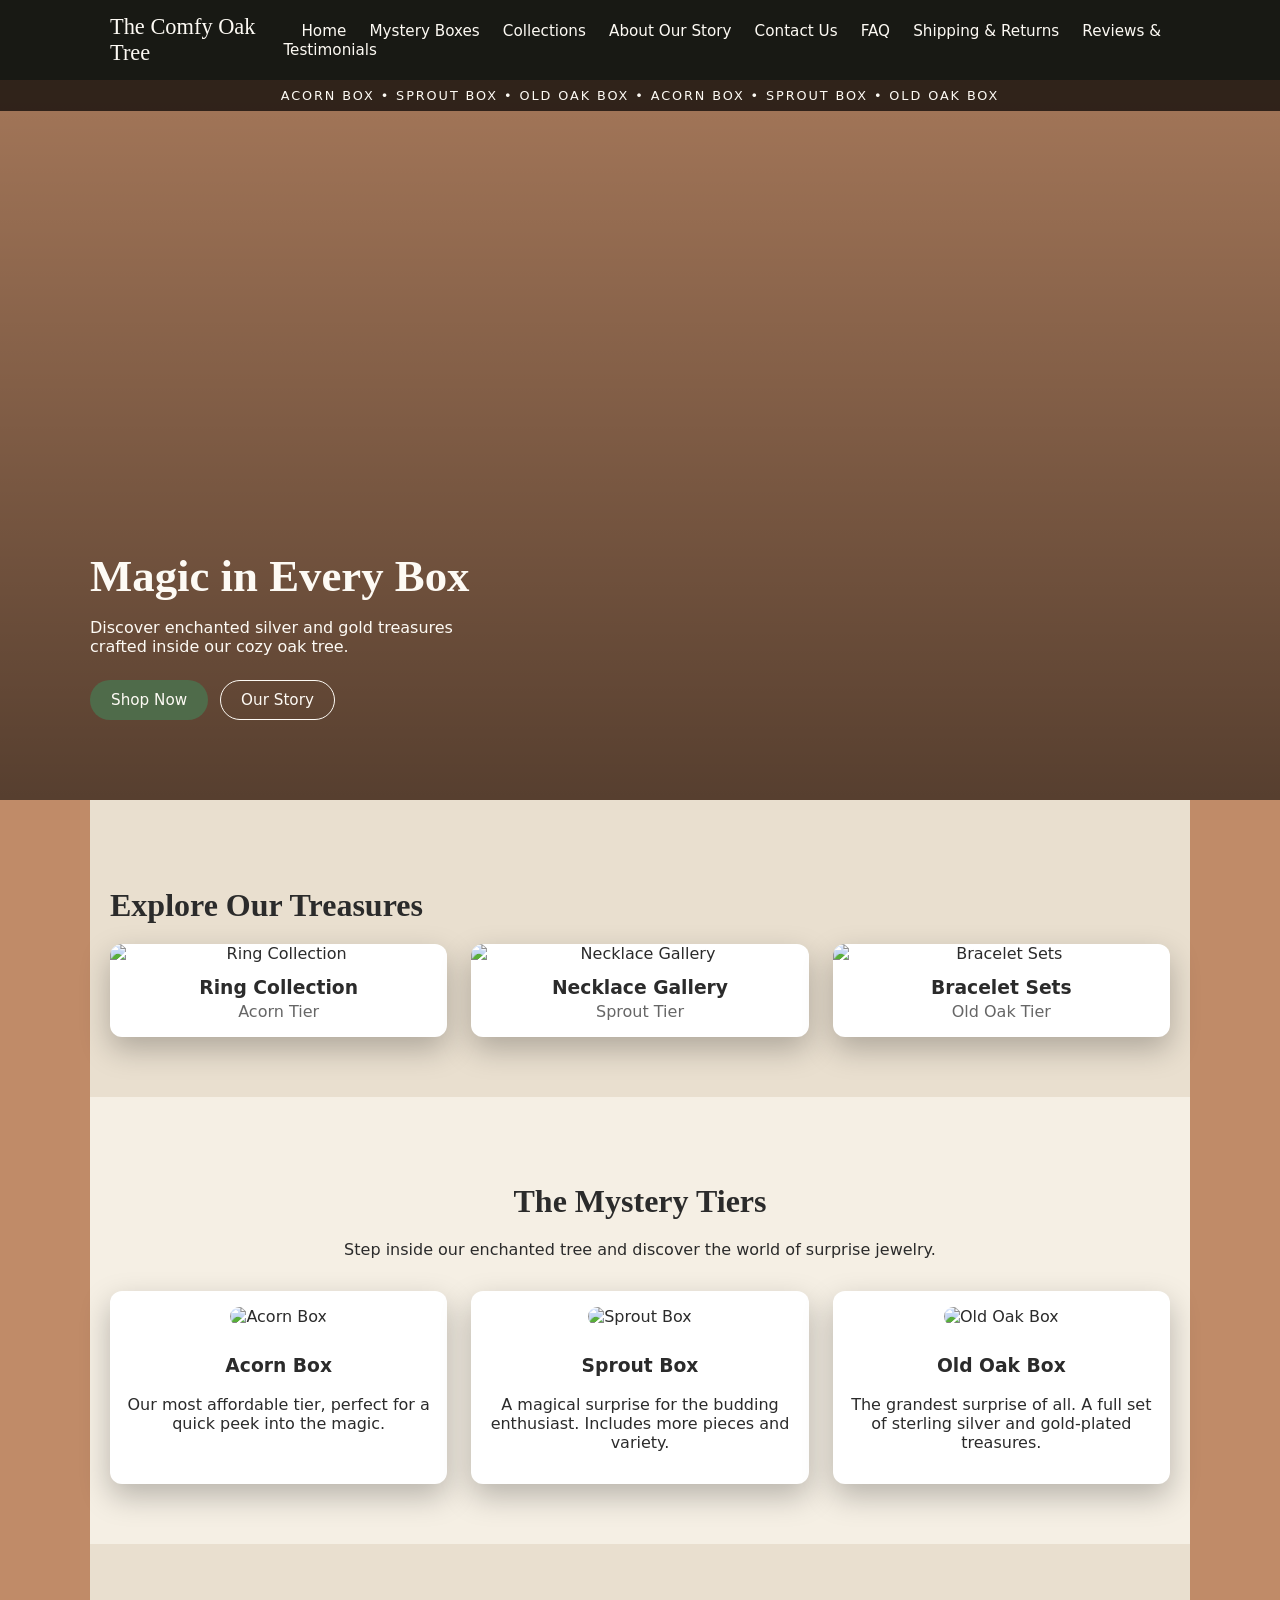
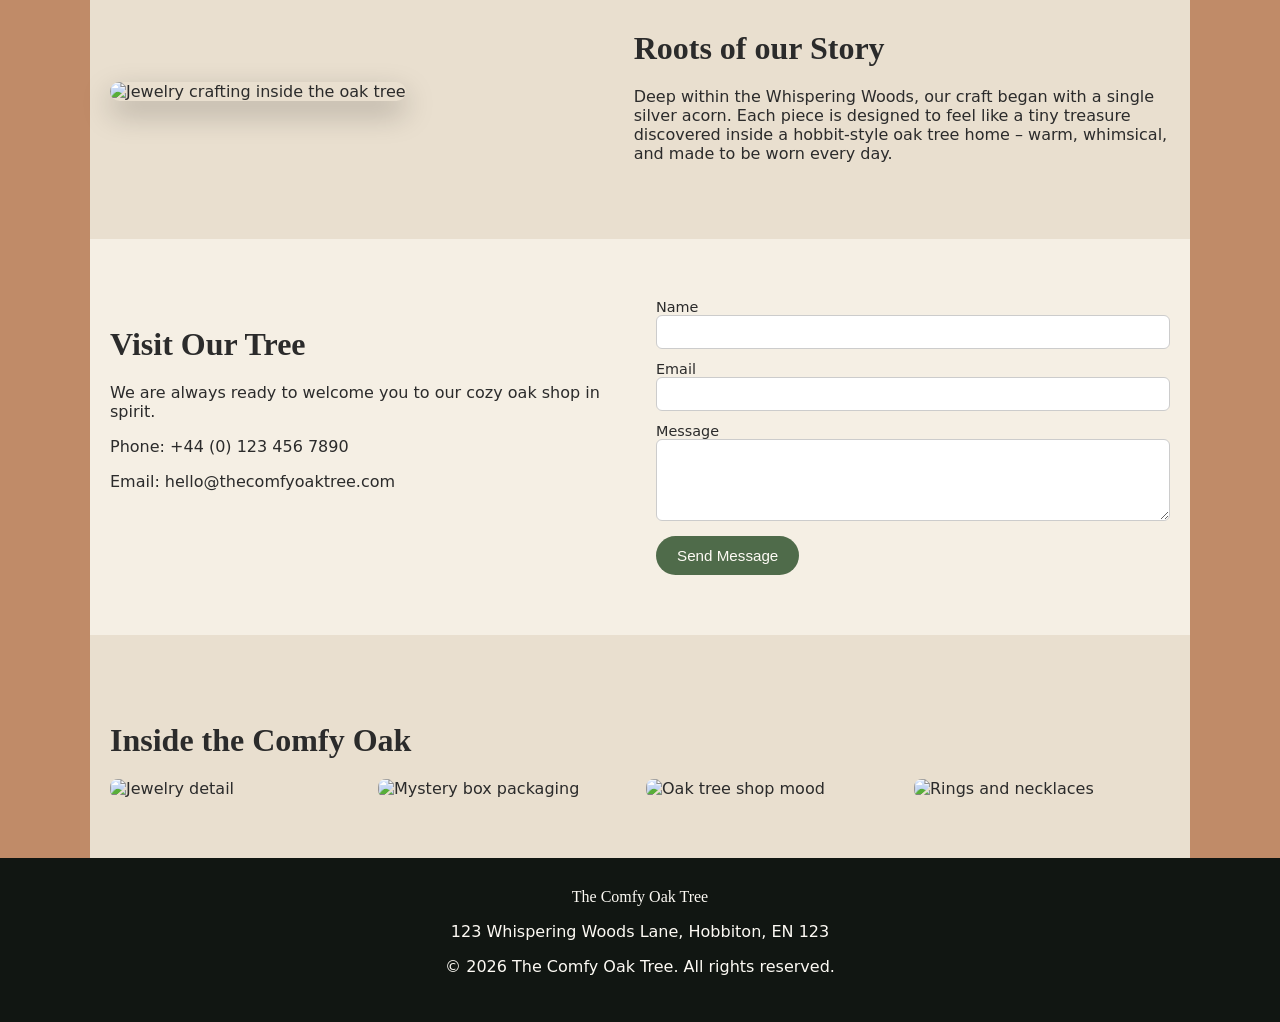
==== index.html @ fb54e876 "Add files via upload" ====
<!DOCTYPE html>
<html lang="en">
<head>
  <meta charset="UTF-8" />
  <title>The Comfy Oak Tree – Home</title>
  <meta name="viewport" content="width=device-width, initial-scale=1" />
  <link rel="stylesheet" href="style.css" />
</head>
<body>
  <!-- HEADER -->
  <header class="site-header">
    <div class="header-inner">
      <a href="index.html" class="logo"> The Comfy Oak Tree</a>
       
      <nav class="main-nav">
        <a href="index.html">Home</a>
        <a href="mystery-boxes.html">Mystery Boxes</a>
        <a href="collections.html">Collections</a>
        <a href="about.html">About Our Story</a>
        <a href="contact.html">Contact Us</a>
        <a href="faq.html">FAQ</a>
        <a href="shipping-returns.html">Shipping &amp; Returns</a>
        <a href="reviews.html">Reviews &amp; Testimonials</a>
      </nav>
    </div>
  </header>

  <main>
    <!-- HERO -->
    <section class="hero">
      <div class="hero-running-text">
        ACORN BOX • SPROUT BOX • OLD OAK BOX • ACORN BOX • SPROUT BOX • OLD OAK BOX
      </div>

      <div class="hero-content">
        <h1>Magic in Every Box</h1>
        <p>
          Discover enchanted silver and gold treasures crafted inside our cozy oak tree.
        </p>
        <div class="hero-buttons">
          <a href="mystery-boxes.html" class="btn btn-primary">Shop Now</a>
          <a href="about.html" class="btn btn-secondary">Our Story</a>
        </div>
      </div>
    </section>

    <!-- SHOP BY CATEGORY -->
    <section class="section section-categories">
      <h2>Explore Our Treasures</h2>
      <div class="category-grid">
        <article class="category-card">
          <img src="/home/princeali/Downloads/store/2.jpg" alt="Ring Collection" />
          <h3>Ring Collection</h3>
          <p>Acorn Tier</p>
        </article>

        <article class="category-card">
          <img src="/home/princeali/Downloads/store/3.jpg" alt="Necklace Gallery" />
          <h3>Necklace Gallery</h3>
          <p>Sprout Tier</p>
        </article>

        <article class="category-card">
          <img src="/home/princeali/Downloads/store/4.jpg" alt="Bracelet Sets" />
          <h3>Bracelet Sets</h3>
          <p>Old Oak Tier</p>
        </article>
      </div>
    </section>

    <!-- MYSTERY BOX TIERS -->
    <section class="section section-tiers">
      <header class="section-header">
        <h2>The Mystery Tiers</h2>
        <p>
          Step inside our enchanted tree and discover the world of surprise jewelry.
        </p>
      </header>

      <div class="tiers-grid">
        <article class="tier-card">
          <img src="/home/princeali/Downloads/store/5.jpg" alt="Acorn Box" />
          <h3>Acorn Box</h3>
          <p>
            Our most affordable tier, perfect for a quick peek into the magic.
          </p>
        </article>

        <article class="tier-card">
          <img src="/home/princeali/Downloads/store/6.jpg" alt="Sprout Box" />
          <h3>Sprout Box</h3>
          <p>
            A magical surprise for the budding enthusiast. Includes more pieces and variety.
          </p>
        </article>

        <article class="tier-card">
          <img src="/home/princeali/Downloads/store/7.jpg" alt="Old Oak Box" />
          <h3>Old Oak Box</h3>
          <p>
            The grandest surprise of all. A full set of sterling silver and gold-plated treasures.
          </p>
        </article>
      </div>
    </section>

    <!-- OUR STORY -->
    <section class="section section-story">
      <div class="story-inner">
        <div class="story-image">
          <img
            src="/home/princeali/Downloads/store/8.jpg"
            alt="Jewelry crafting inside the oak tree"
          />
        </div>
        <div class="story-text">
          <h2>Roots of our Story</h2>
          <p>
            Deep within the Whispering Woods, our craft began with a single silver
            acorn. Each piece is designed to feel like a tiny treasure discovered
            inside a hobbit-style oak tree home – warm, whimsical, and made to be
            worn every day.
          </p>
        </div>
      </div>
    </section>

    <!-- GET IN TOUCH -->
    <section class="section section-contact">
      <div class="contact-text">
        <h2>Visit Our Tree</h2>
        <p>
          We are always ready to welcome you to our cozy oak shop in spirit.
        </p>
        <p>Phone: +44 (0) 123 456 7890</p>
        <p>Email: hello@thecomfyoaktree.com</p>
      </div>

      <form class="contact-form">
        <label>
          Name
          <input type="text" name="name" required />
        </label>

        <label>
          Email
          <input type="email" name="email" required />
        </label>

        <label>
          Message
          <textarea name="message" rows="4" required></textarea>
        </label>

        <button type="submit" class="btn btn-primary">Send Message</button>
      </form>
    </section>

    <!-- GALLERY -->
    <section class="section section-gallery">
      <h2>Inside the Comfy Oak</h2>
      <div class="gallery-grid">
        <img src="/home/princeali/Downloads/store/9.jpg" alt="Jewelry detail" />
        <img src="/home/princeali/Downloads/store/10.jpg" alt="Mystery box packaging" />
        <img src="/home/princeali/Downloads/store/12.jpg" alt="Oak tree shop mood" />
        <img src="/home/princeali/Downloads/store/11.jpg" alt="Rings and necklaces" />
      </div>
    </section>
  </main>

  <!-- FOOTER -->
  <footer class="site-footer">
    <div class="footer-inner">
      <div class="footer-logo">The Comfy Oak Tree</div>
      <p>123 Whispering Woods Lane, Hobbiton, EN 123</p>
      <p>© 2026 The Comfy Oak Tree. All rights reserved.</p>
    </div>
  </footer>

  <script src="script.js"></script>
</body>
</html>
---- style.css ----
:root {
  --bg-dark: #1f2520;
  --bg-light: #f5efe4;
  --bg-light-alt: #e9dfcf;
  --accent-green: #4f6b4a;
  --accent-gold: #c89b3c;
  --text-main: #2b2b2b;
  --text-light: #fdfaf4;
  --radius-soft: 12px;
  --shadow-soft: 0 12px 30px rgba(0, 0, 0, 0.25);
  --max-width: 1100px;
  --font-heading: "Georgia", "Times New Roman", serif;
  --font-body: system-ui, -apple-system, BlinkMacSystemFont, "Segoe UI",
    sans-serif;
}

*,
*::before,
*::after {
  box-sizing: border-box;
}

body {
  margin: 0;
  font-family: var(--font-body);
  color: var(--text-main);
  background: #c08b68;
}

/* HEADER */

.site-header {
  background: rgba(15, 20, 16, 0.95);
  color: var(--text-light);
  position: sticky;
  top: 0;
  z-index: 10;
}

.header-inner {
  max-width: var(--max-width);
  margin: 0 auto;
  padding: 14px 20px;
  display: flex;
  align-items: center;
  justify-content: space-between;
}

.logo {
  font-family: var(--font-heading);
  font-size: 1.4rem;
  text-decoration: none;
  color: var(--text-light);
}

.main-nav a {
  color: var(--text-light);
  text-decoration: none;
  margin-left: 18px;
  font-size: 0.95rem;
}

.main-nav a:hover {
  color: var(--accent-gold);
}

/* HERO */

.hero {
  position: relative;
  min-height: 80vh;
  color: var(--text-light);
  display: flex;
  align-items: flex-end;
  justify-content: center;
  padding: 40px 20px 80px;
  background-image: url("/home/princeali/Downloads/store/workbench.png");
  background-size: 1080px 600px;
  background-repeat: no-repeat;
  background-position: center bottom;
}

.hero::before {
  content: "";
  position: absolute;
  inset: 0;
  background: linear-gradient(
    to top,
    rgba(0, 0, 0, 0.55),
    rgba(0, 0, 0, 0.15)
  );
}

.hero-running-text {
  position: absolute;
  top: 0;
  width: 100%;
  padding: 8px 0;
  text-align: center;
  font-size: 0.8rem;
  letter-spacing: 0.15em;
  text-transform: uppercase;
  background: rgba(0, 0, 0, 0.7);
}

.hero-content {
  position: relative;
  max-width: var(--max-width);
  width: 100%;
  text-align: left;
}

.hero h1 {
  font-family: var(--font-heading);
  font-size: 2.8rem;
  margin-bottom: 10px;
}

.hero p {
  max-width: 420px;
  font-size: 1rem;
  margin-bottom: 24px;
}

.hero-buttons {
  display: flex;
  gap: 12px;
}

/* BUTTONS */

.btn {
  display: inline-block;
  padding: 10px 20px;
  border-radius: 999px;
  text-decoration: none;
  font-size: 0.95rem;
  border: 1px solid transparent;
}

.btn-primary {
  background: var(--accent-green);
  color: var(--text-light);
}

.btn-primary:hover {
  background: #5f7c58;
}

.btn-secondary {
  background: transparent;
  color: var(--text-light);
  border-color: var(--text-light);
}

.btn-secondary:hover {
  background: rgba(0, 0, 0, 0.3);
}

/* GENERIC SECTIONS */

.section {
  max-width: var(--max-width);
  margin: 0 auto;
  padding: 60px 20px;
  background: var(--bg-light);
}

.section:nth-of-type(even) {
  background: var(--bg-light-alt);
}

.section h2 {
  font-family: var(--font-heading);
  font-size: 2rem;
  margin-bottom: 20px;
}

/* SHOP BY CATEGORY */

.section-categories .category-grid {
  display: grid;
  grid-template-columns: repeat(3, minmax(0, 1fr));
  gap: 24px;
}

.category-card {
  background: #fff;
  border-radius: var(--radius-soft);
  box-shadow: var(--shadow-soft);
  overflow: hidden;
  text-align: center;
}

.category-card img {
  width: 100%;
  display: block;
}

.category-card h3 {
  margin: 14px 0 4px;
}

.category-card p {
  margin: 0 0 16px;
  color: #666;
}

/* MYSTERY BOX TIERS */

.section-tiers .section-header {
  text-align: center;
  max-width: 600px;
  margin: 0 auto 32px;
}

.section-tiers .tiers-grid {
  display: grid;
  grid-template-columns: repeat(3, minmax(0, 1fr));
  gap: 24px;
}

.tier-card {
  background: #fff;
  border-radius: var(--radius-soft);
  box-shadow: var(--shadow-soft);
  padding: 16px;
  text-align: center;
}

.tier-card img {
  width: 100%;
  border-radius: var(--radius-soft);
  margin-bottom: 10px;
}

/* OUR STORY */

.section-story .story-inner {
  display: grid;
  grid-template-columns: 1.1fr 1.2fr;
  gap: 32px;
  align-items: center;
}

.section-story img {
  width: 100%;
  border-radius: var(--radius-soft);
  box-shadow: var(--shadow-soft);
}

/* GET IN TOUCH */

.section-contact {
  display: grid;
  grid-template-columns: 1.1fr 1.1fr;
  gap: 32px;
}

.contact-form label {
  display: block;
  margin-bottom: 12px;
  font-size: 0.9rem;
}

.contact-form input,
.contact-form textarea {
  width: 100%;
  padding: 8px 10px;
  border-radius: 6px;
  border: 1px solid #ccc;
  font: inherit;
}

/* GALLERY */

.section-gallery .gallery-grid {
  display: grid;
  grid-template-columns: repeat(4, minmax(0, 1fr));
  gap: 12px;
}

.section-gallery img {
  width: 100%;
  border-radius: 8px;
  object-fit: cover;
}

/* FOOTER */

.site-footer {
  background: #111612;
  color: var(--text-light);
  padding: 30px 20px;
}

.footer-inner {
  max-width: var(--max-width);
  margin: 0 auto;
  text-align: center;
}

.footer-logo {
  font-family: var(--font-heading);
  margin-bottom: 8px;
}
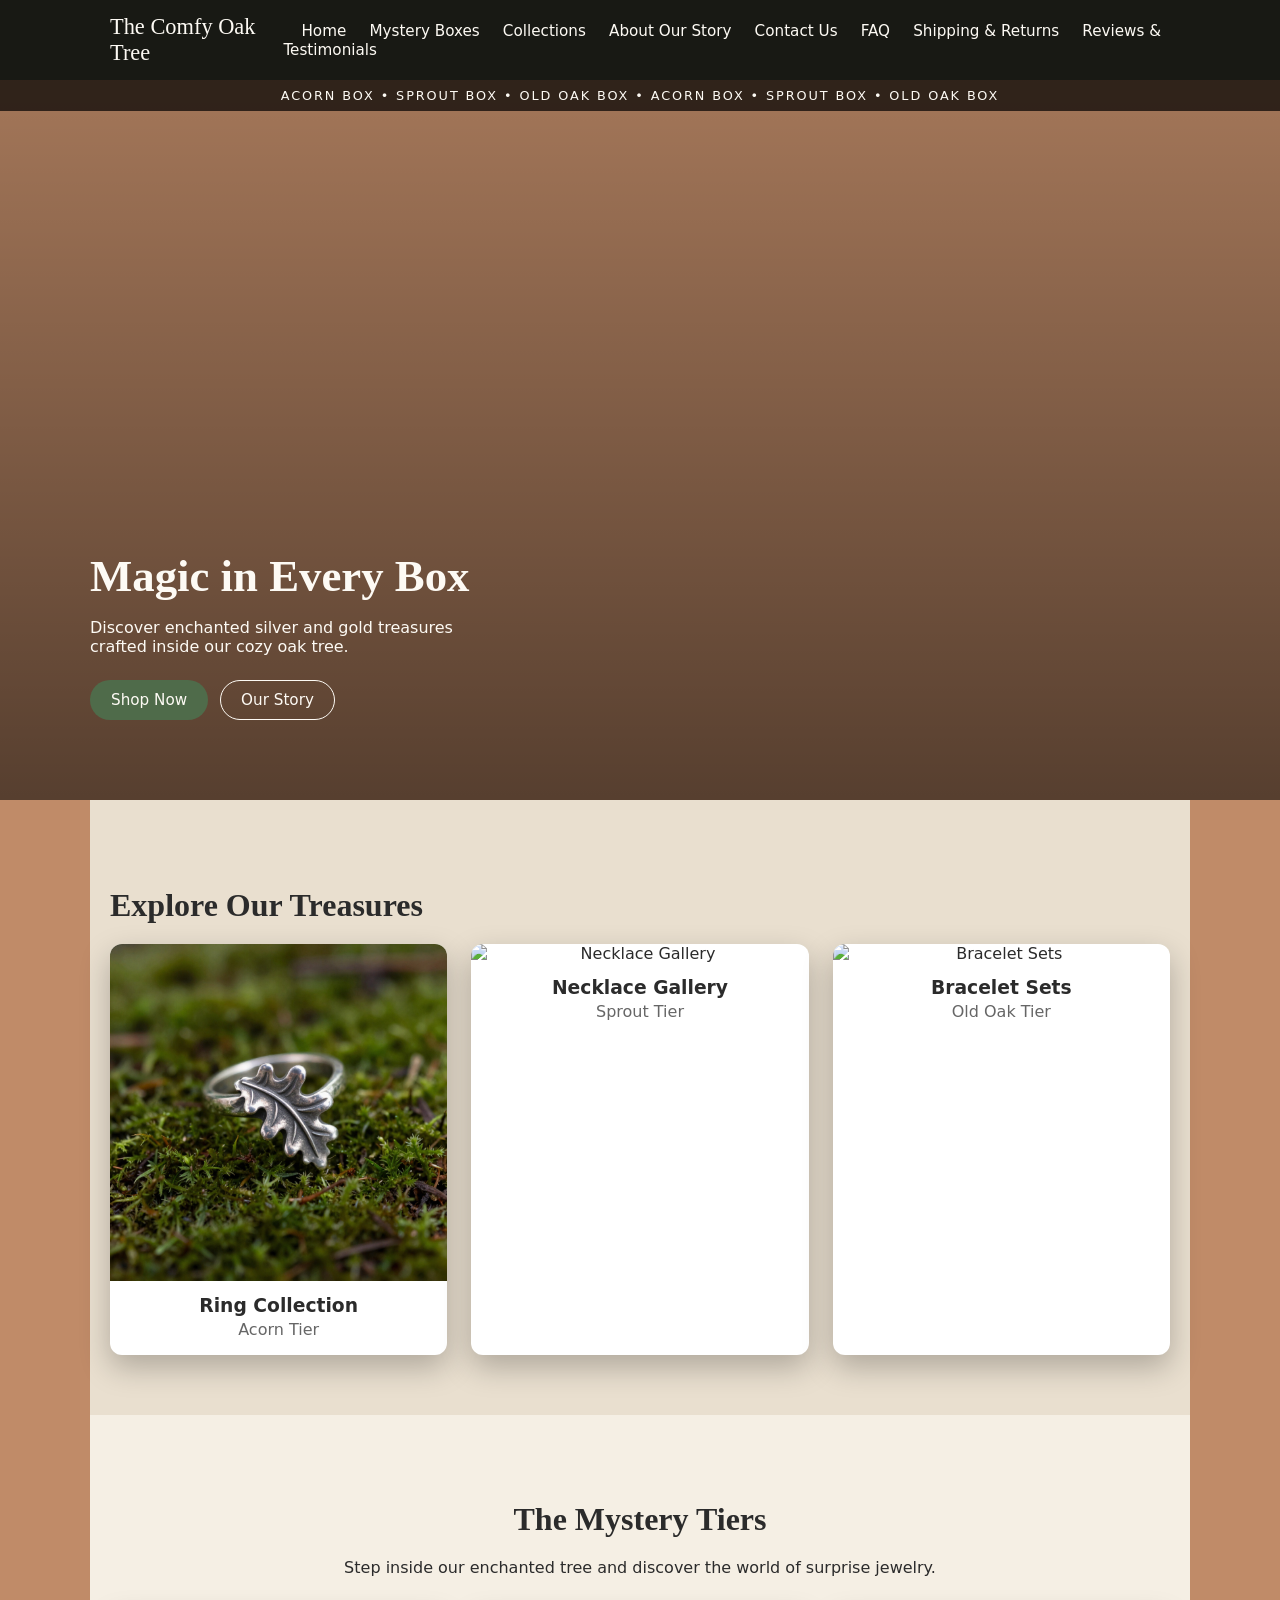
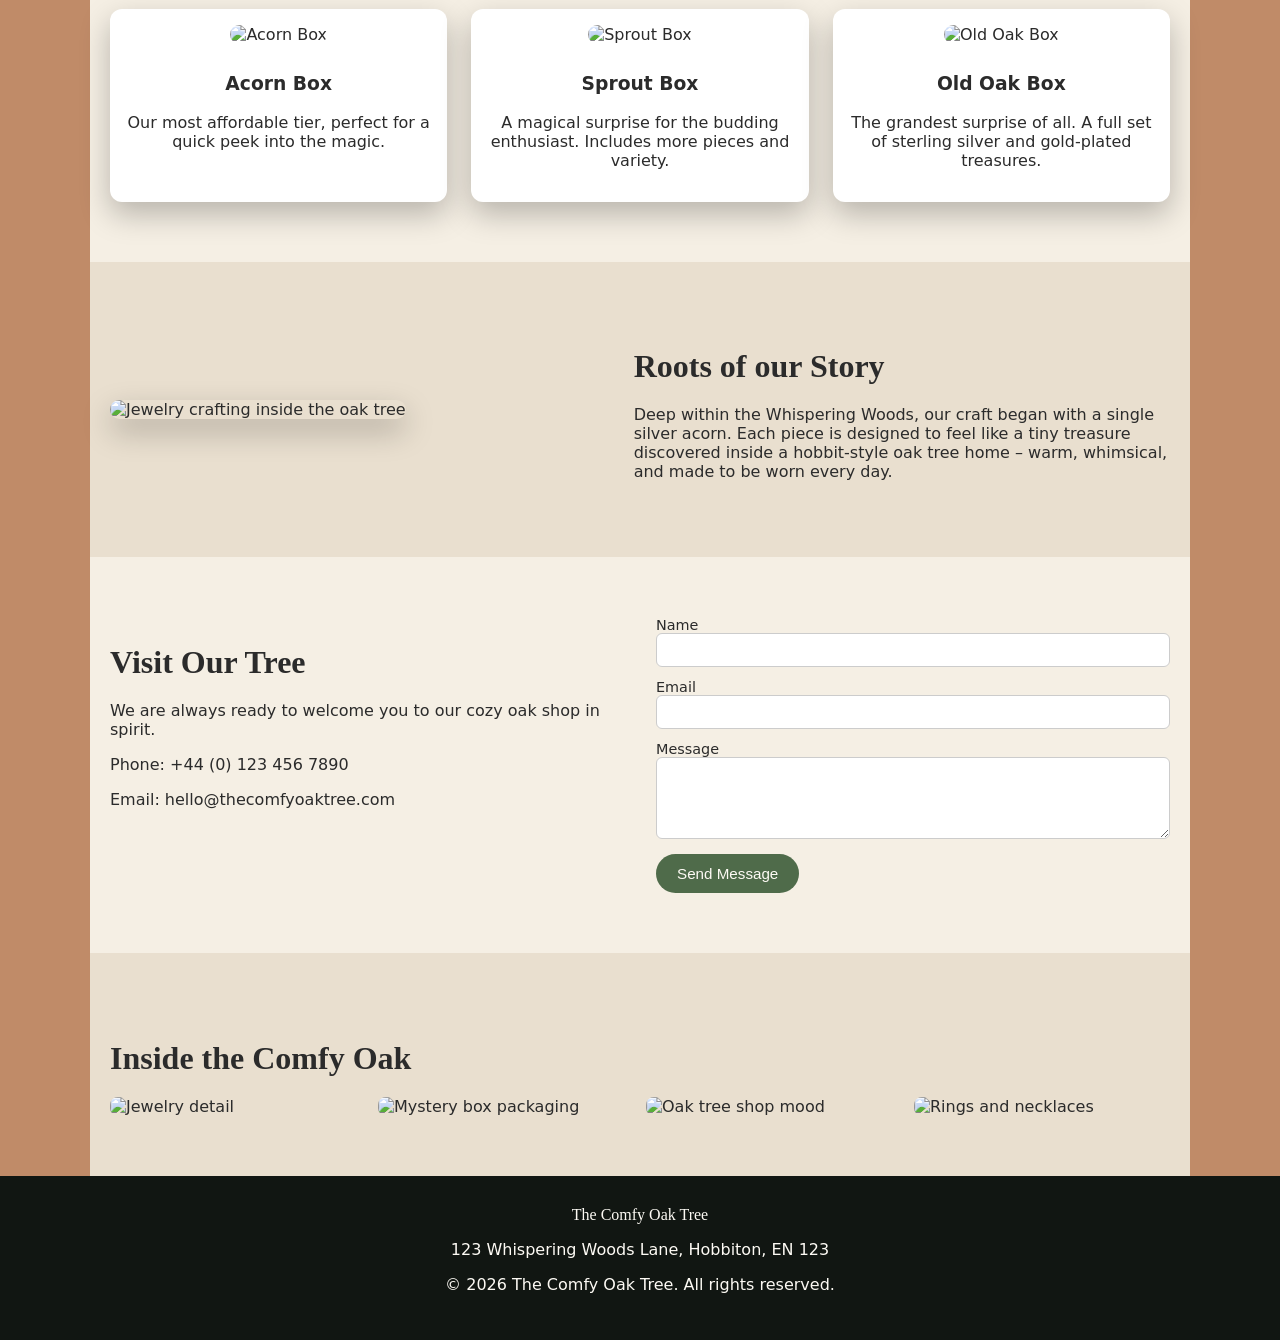
==== commit 5c676bcd: "Add files via upload" ====
--- a/index.html
+++ b/index.html
@@ -50,7 +50,7 @@
       <h2>Explore Our Treasures</h2>
       <div class="category-grid">
         <article class="category-card">
-          <img src="/home/princeali/Downloads/store/2.jpg" alt="Ring Collection" />
+          <img src="2.jpg" alt="Ring Collection" />
           <h3>Ring Collection</h3>
           <p>Acorn Tier</p>
         </article>
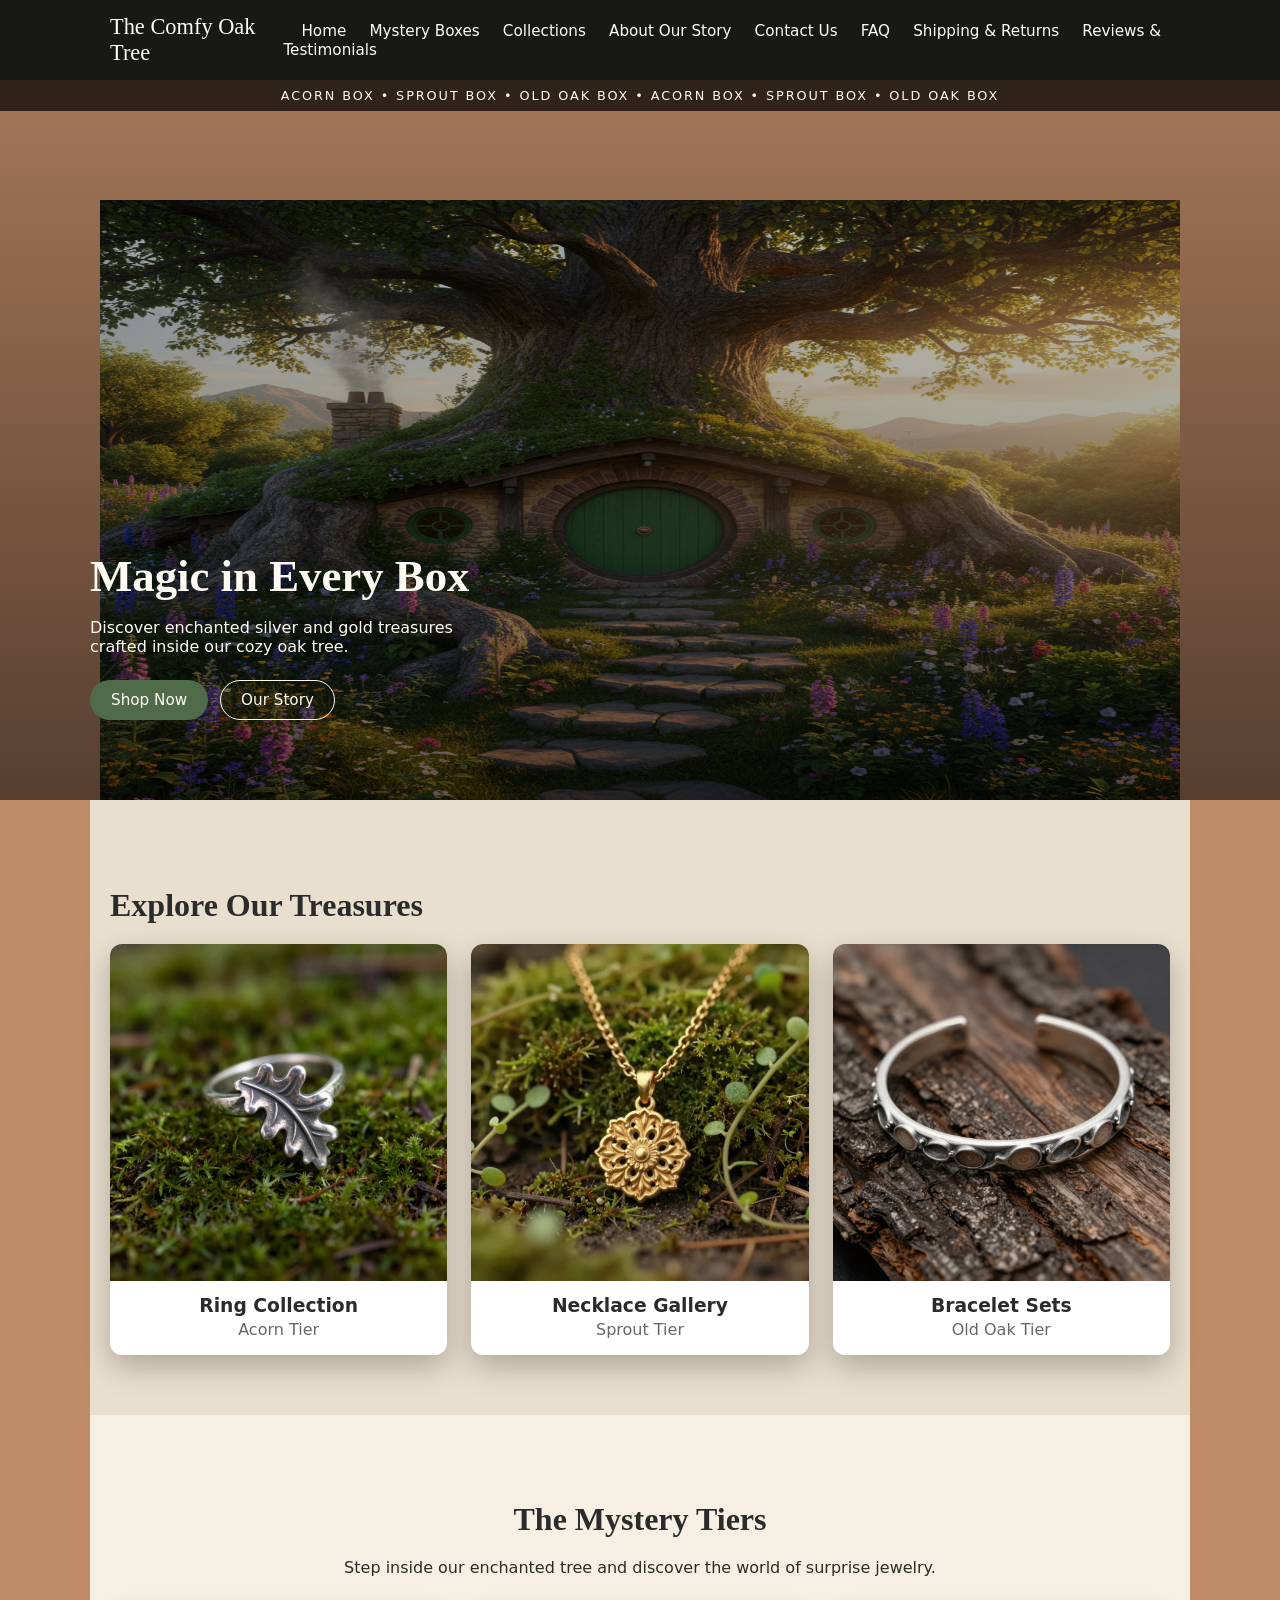
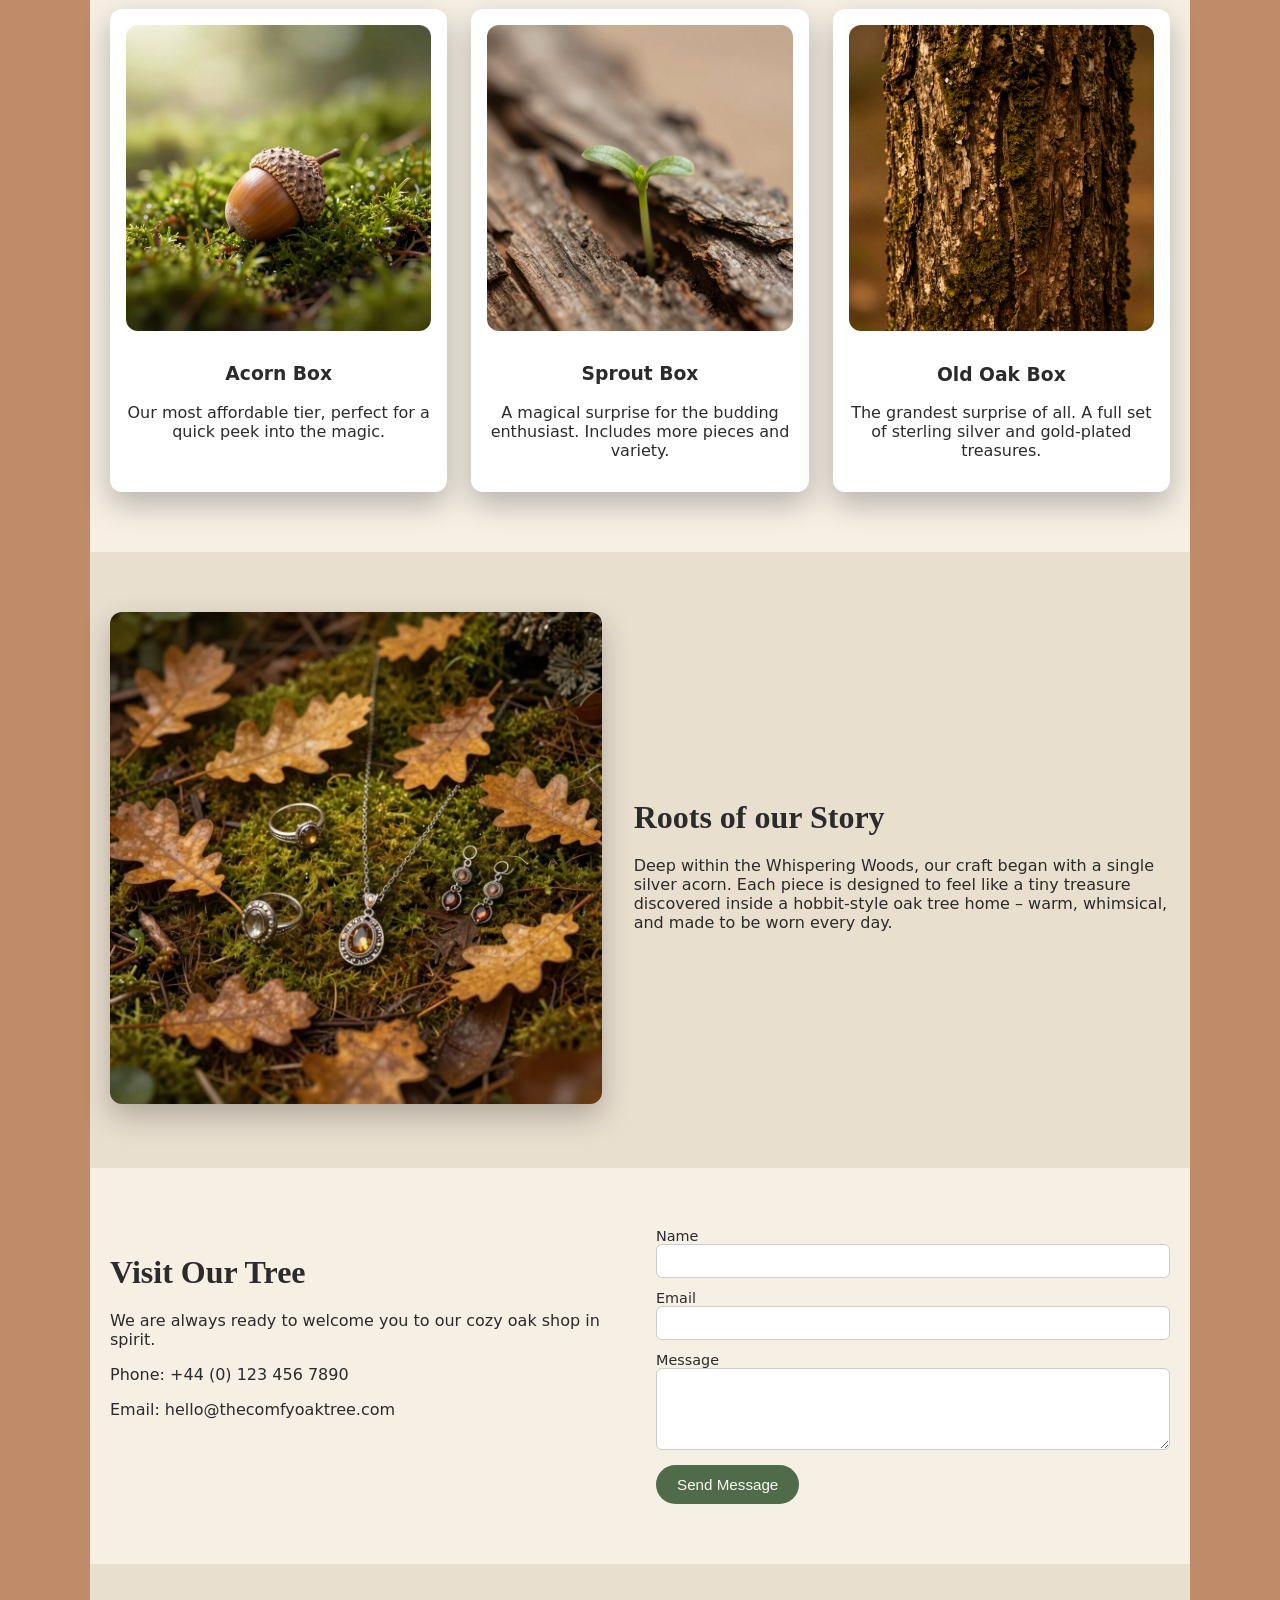
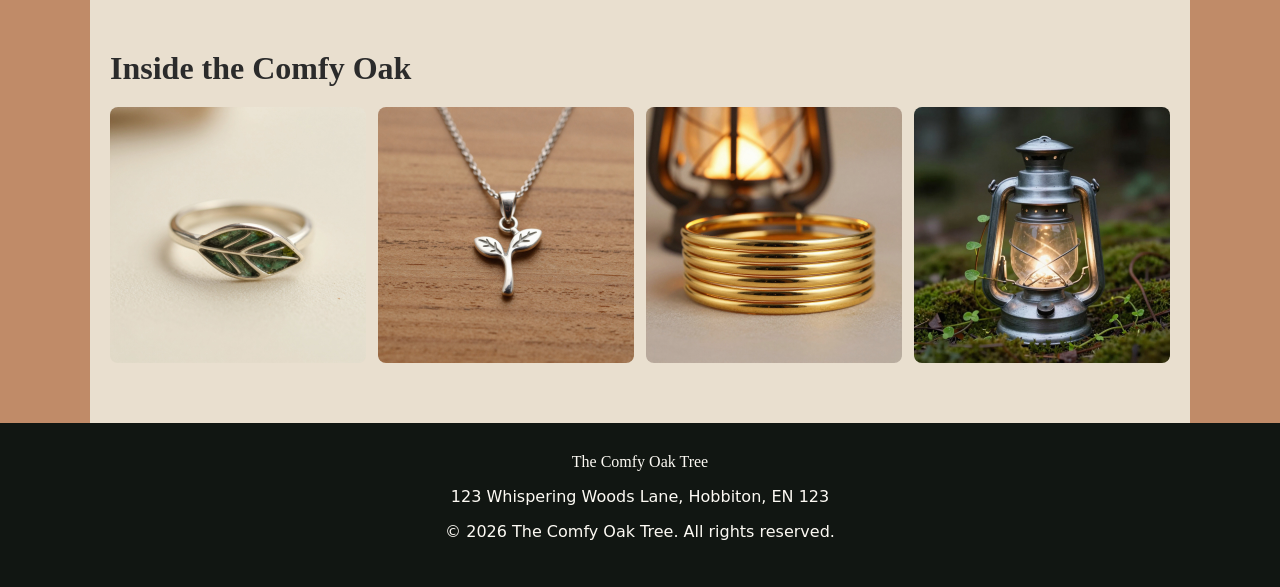
==== commit 39b08350: "Add files via upload" ====
--- a/index.html
+++ b/index.html
@@ -56,13 +56,13 @@
         </article>
 
         <article class="category-card">
-          <img src="/home/princeali/Downloads/store/3.jpg" alt="Necklace Gallery" />
+          <img src="3.jpg" alt="Necklace Gallery" />
           <h3>Necklace Gallery</h3>
           <p>Sprout Tier</p>
         </article>
 
         <article class="category-card">
-          <img src="/home/princeali/Downloads/store/4.jpg" alt="Bracelet Sets" />
+          <img src="4.jpg" alt="Bracelet Sets" />
           <h3>Bracelet Sets</h3>
           <p>Old Oak Tier</p>
         </article>
@@ -80,7 +80,7 @@
 
       <div class="tiers-grid">
         <article class="tier-card">
-          <img src="/home/princeali/Downloads/store/5.jpg" alt="Acorn Box" />
+          <img src="5.jpg" alt="Acorn Box" />
           <h3>Acorn Box</h3>
           <p>
             Our most affordable tier, perfect for a quick peek into the magic.
@@ -88,7 +88,7 @@
         </article>
 
         <article class="tier-card">
-          <img src="/home/princeali/Downloads/store/6.jpg" alt="Sprout Box" />
+          <img src="6.jpg" alt="Sprout Box" />
           <h3>Sprout Box</h3>
           <p>
             A magical surprise for the budding enthusiast. Includes more pieces and variety.
@@ -96,7 +96,7 @@
         </article>
 
         <article class="tier-card">
-          <img src="/home/princeali/Downloads/store/7.jpg" alt="Old Oak Box" />
+          <img src="7.jpg" alt="Old Oak Box" />
           <h3>Old Oak Box</h3>
           <p>
             The grandest surprise of all. A full set of sterling silver and gold-plated treasures.
@@ -110,7 +110,7 @@
       <div class="story-inner">
         <div class="story-image">
           <img
-            src="/home/princeali/Downloads/store/8.jpg"
+            src="8.jpg"
             alt="Jewelry crafting inside the oak tree"
           />
         </div>
@@ -161,10 +161,10 @@
     <section class="section section-gallery">
       <h2>Inside the Comfy Oak</h2>
       <div class="gallery-grid">
-        <img src="/home/princeali/Downloads/store/9.jpg" alt="Jewelry detail" />
-        <img src="/home/princeali/Downloads/store/10.jpg" alt="Mystery box packaging" />
-        <img src="/home/princeali/Downloads/store/12.jpg" alt="Oak tree shop mood" />
-        <img src="/home/princeali/Downloads/store/11.jpg" alt="Rings and necklaces" />
+        <img src="9.jpg" alt="Jewelry detail" />
+        <img src="10.jpg" alt="Mystery box packaging" />
+        <img src="12.jpg" alt="Oak tree shop mood" />
+        <img src="11.jpg" alt="Rings and necklaces" />
       </div>
     </section>
   </main>
--- a/style.css
+++ b/style.css
@@ -75,7 +75,7 @@
   align-items: flex-end;
   justify-content: center;
   padding: 40px 20px 80px;
-  background-image: url("/home/princeali/Downloads/store/workbench.png");
+  background-image: url("workbench.png");
   background-size: 1080px 600px;
   background-repeat: no-repeat;
   background-position: center bottom;
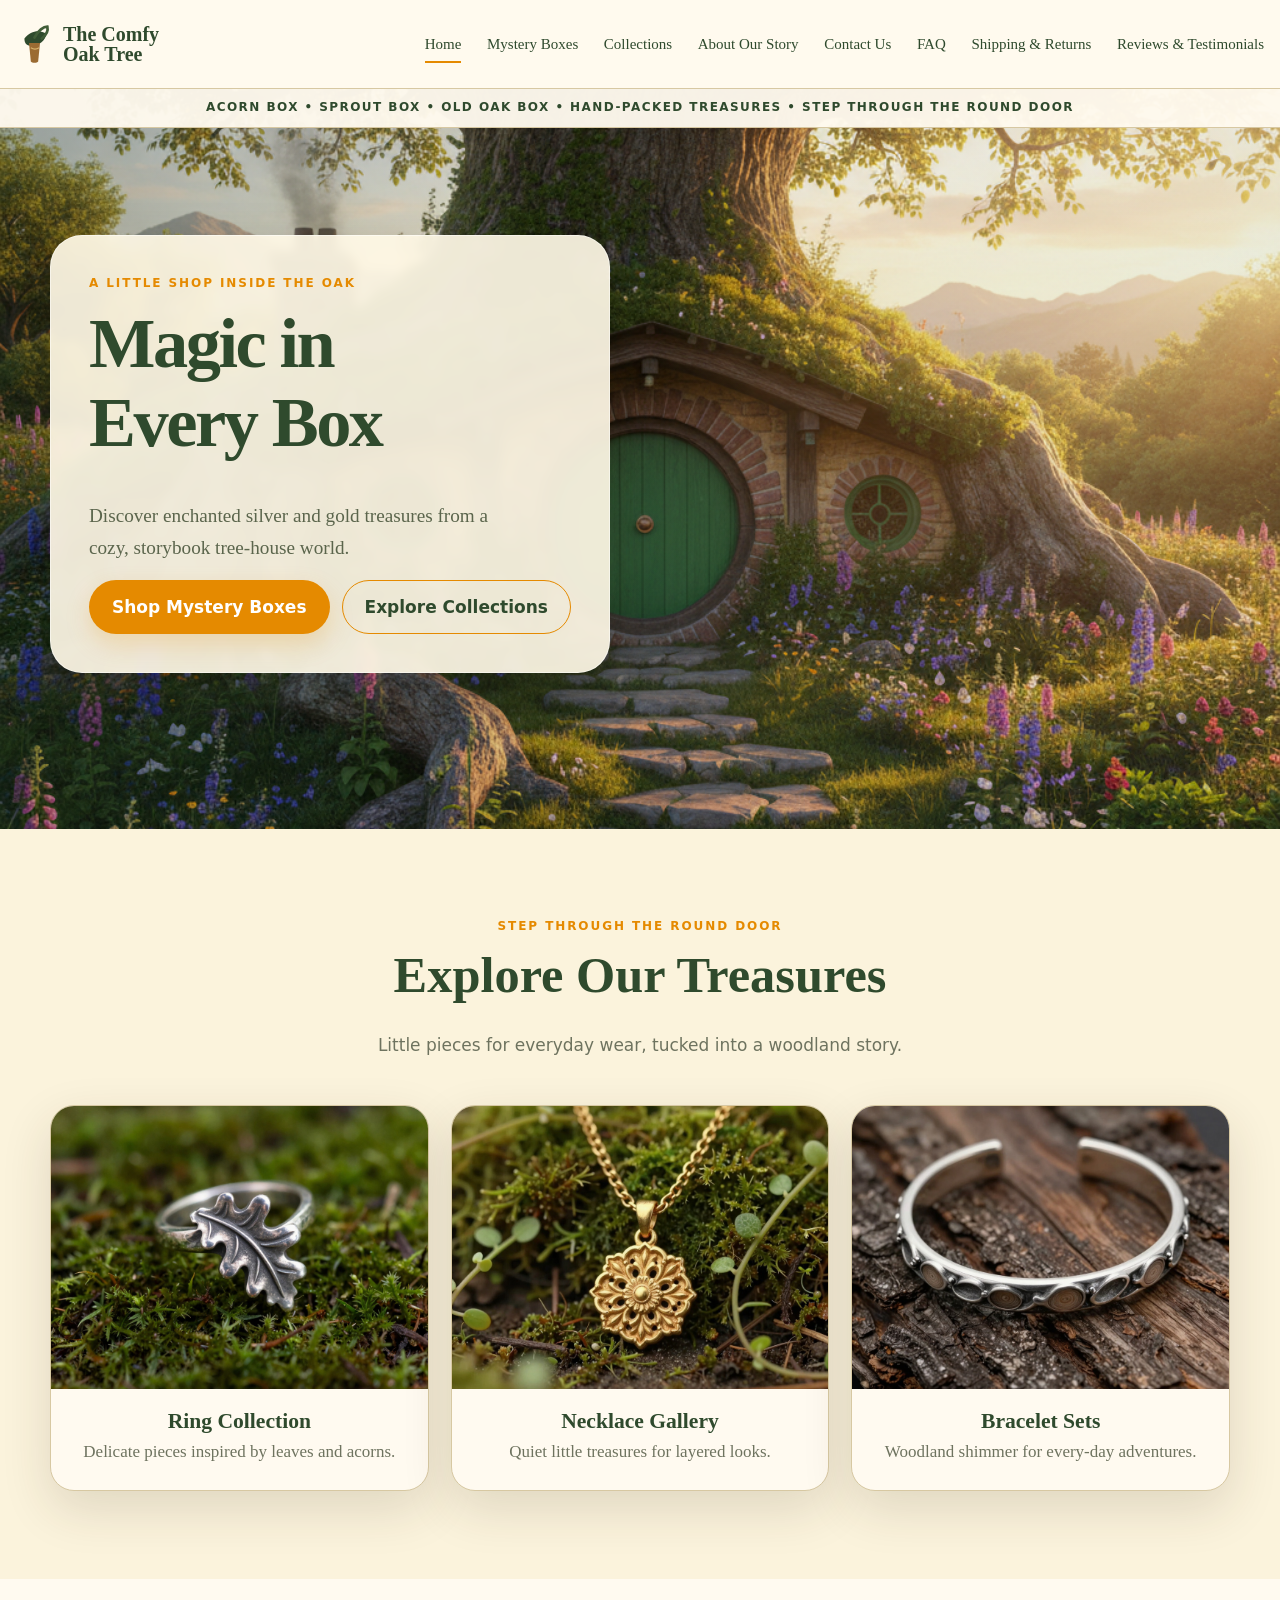
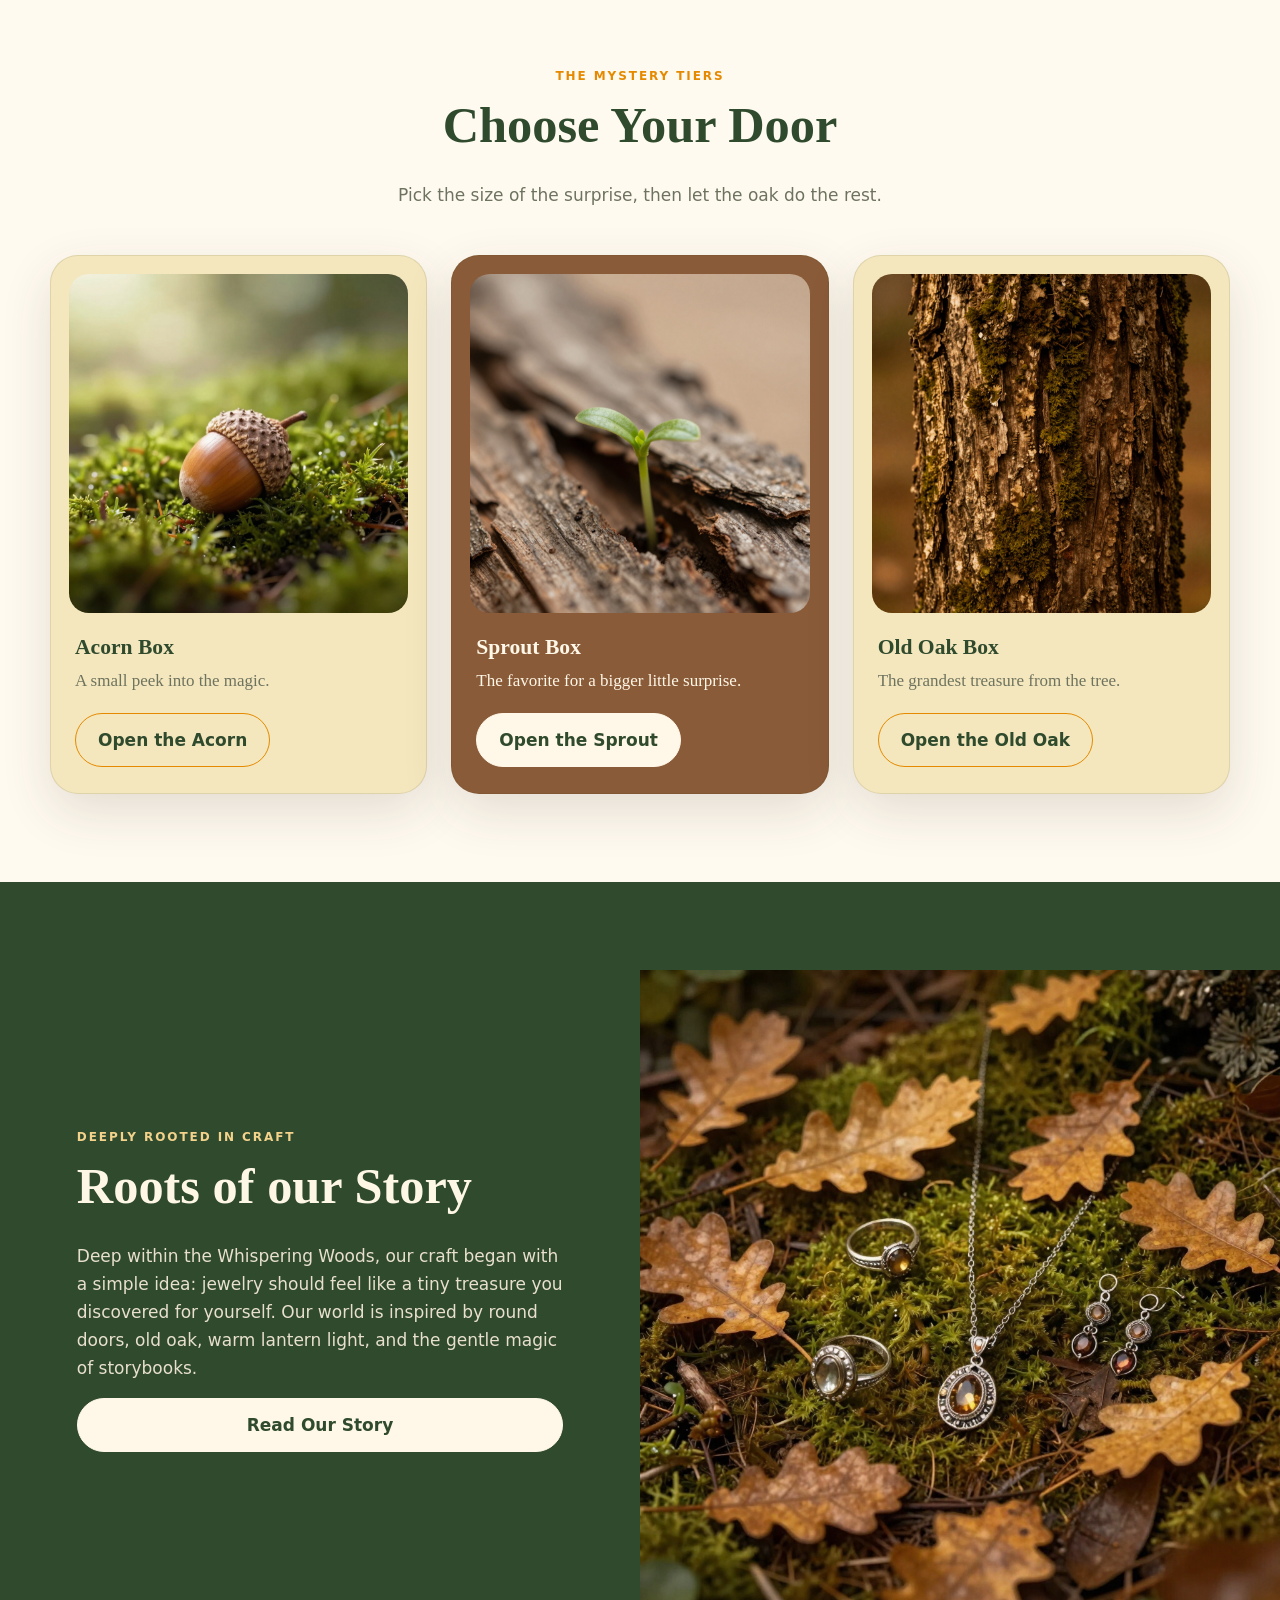
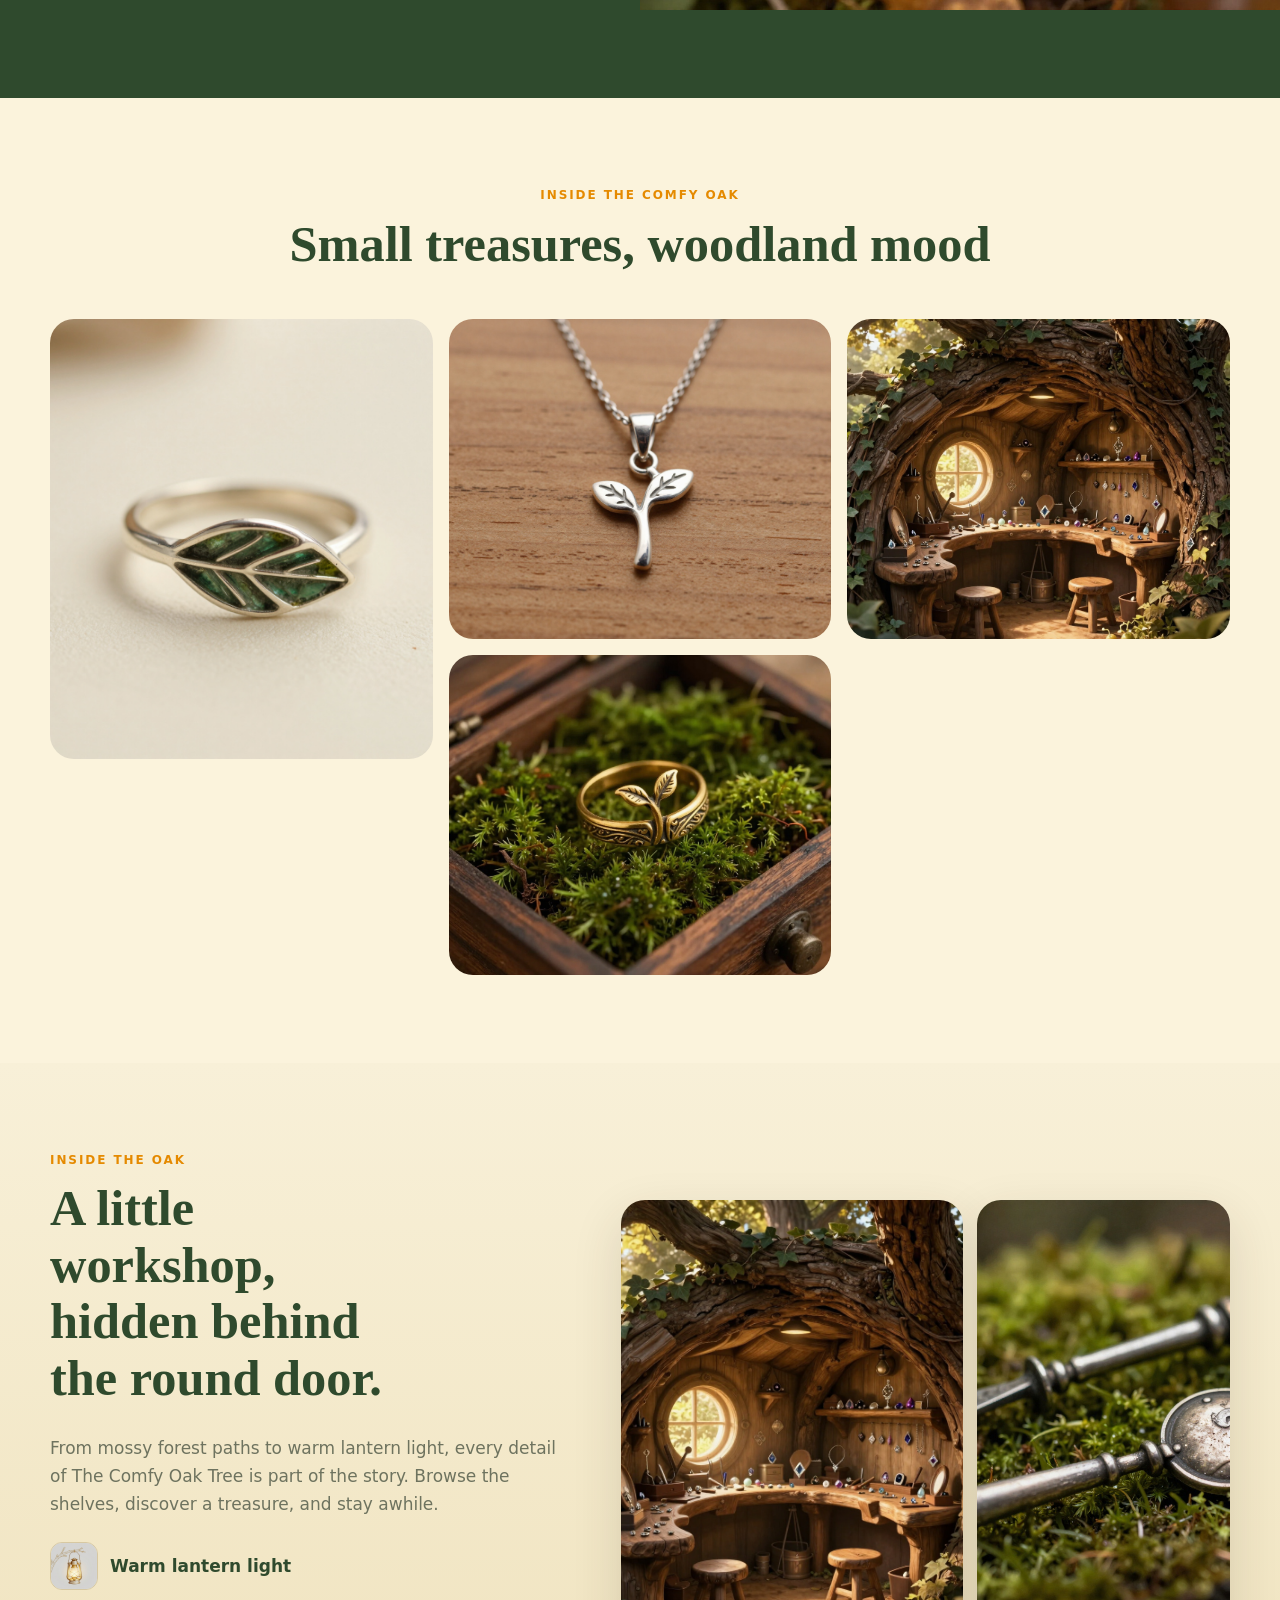
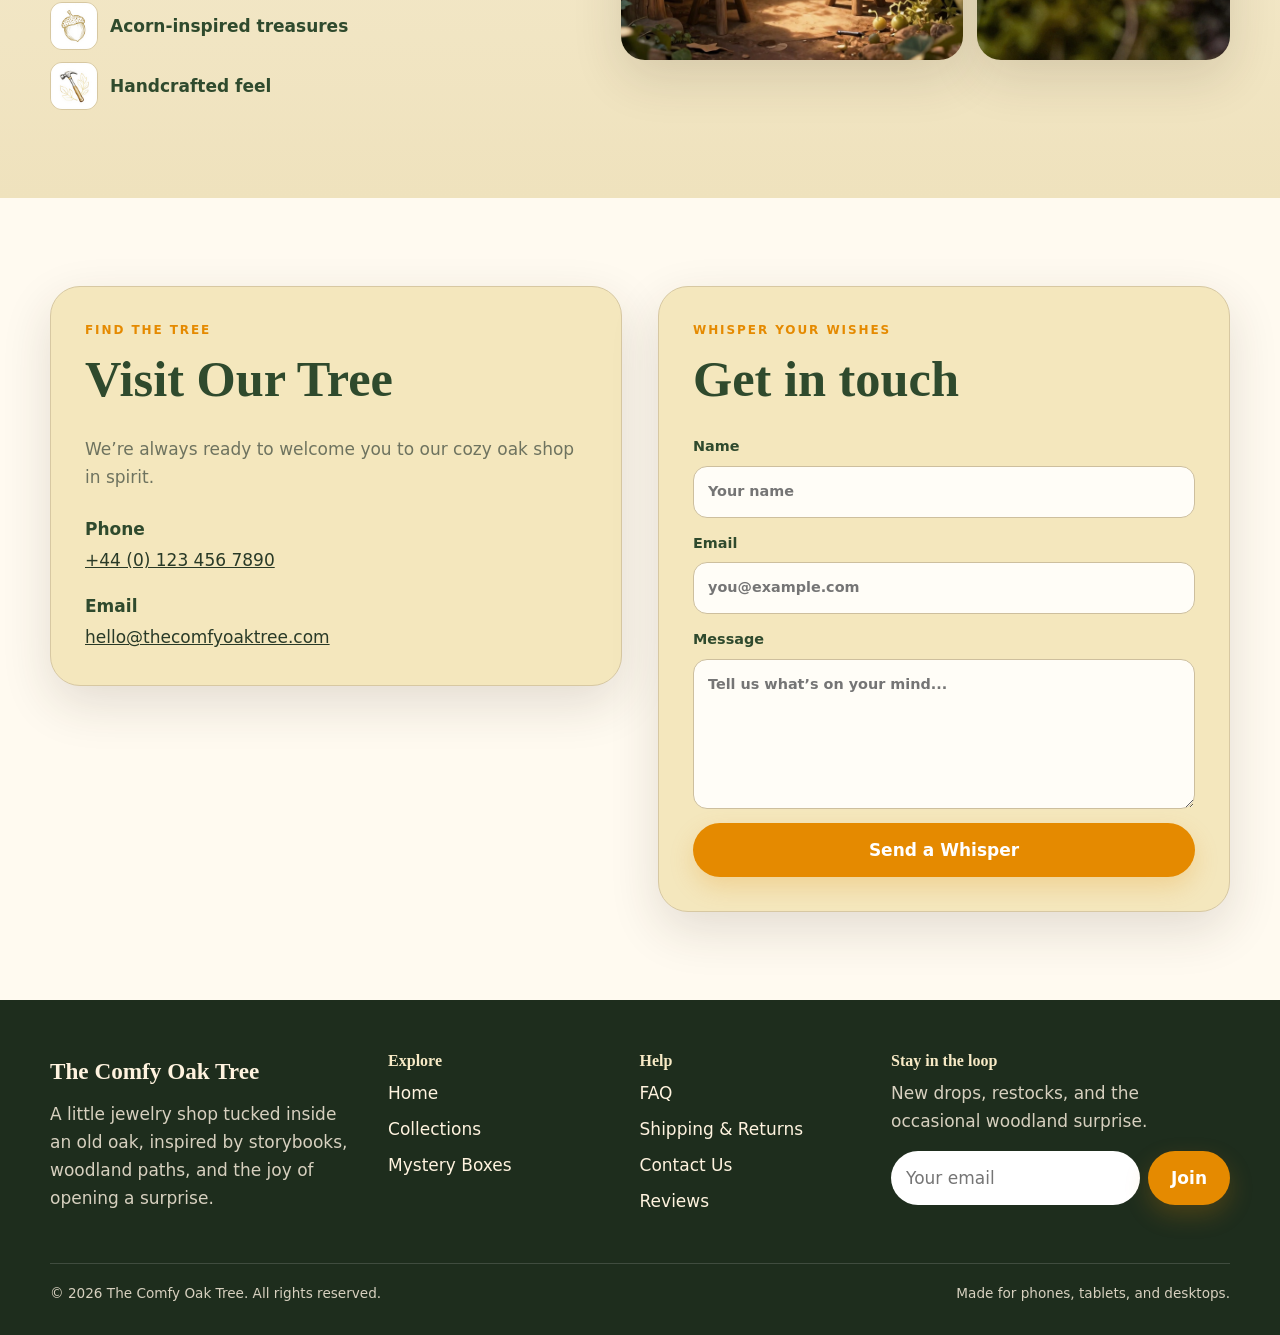
==== commit 7acde917: "Add files via upload" ====
--- a/index.html
+++ b/index.html
@@ -1,183 +1,7 @@
-
-<!DOCTYPE html>
-<html lang="en">
-<head>
-  <meta charset="UTF-8" />
-  <title>The Comfy Oak Tree – Home</title>
-  <meta name="viewport" content="width=device-width, initial-scale=1" />
-  <link rel="stylesheet" href="style.css" />
-</head>
-<body>
-  <!-- HEADER -->
-  <header class="site-header">
-    <div class="header-inner">
-      <a href="index.html" class="logo"> The Comfy Oak Tree</a>
-       
-      <nav class="main-nav">
-        <a href="index.html">Home</a>
-        <a href="mystery-boxes.html">Mystery Boxes</a>
-        <a href="collections.html">Collections</a>
-        <a href="about.html">About Our Story</a>
-        <a href="contact.html">Contact Us</a>
-        <a href="faq.html">FAQ</a>
-        <a href="shipping-returns.html">Shipping &amp; Returns</a>
-        <a href="reviews.html">Reviews &amp; Testimonials</a>
-      </nav>
-    </div>
-  </header>
-
-  <main>
-    <!-- HERO -->
-    <section class="hero">
-      <div class="hero-running-text">
-        ACORN BOX • SPROUT BOX • OLD OAK BOX • ACORN BOX • SPROUT BOX • OLD OAK BOX
-      </div>
-
-      <div class="hero-content">
-        <h1>Magic in Every Box</h1>
-        <p>
-          Discover enchanted silver and gold treasures crafted inside our cozy oak tree.
-        </p>
-        <div class="hero-buttons">
-          <a href="mystery-boxes.html" class="btn btn-primary">Shop Now</a>
-          <a href="about.html" class="btn btn-secondary">Our Story</a>
-        </div>
-      </div>
-    </section>
-
-    <!-- SHOP BY CATEGORY -->
-    <section class="section section-categories">
-      <h2>Explore Our Treasures</h2>
-      <div class="category-grid">
-        <article class="category-card">
-          <img src="2.jpg" alt="Ring Collection" />
-          <h3>Ring Collection</h3>
-          <p>Acorn Tier</p>
-        </article>
-
-        <article class="category-card">
-          <img src="3.jpg" alt="Necklace Gallery" />
-          <h3>Necklace Gallery</h3>
-          <p>Sprout Tier</p>
-        </article>
-
-        <article class="category-card">
-          <img src="4.jpg" alt="Bracelet Sets" />
-          <h3>Bracelet Sets</h3>
-          <p>Old Oak Tier</p>
-        </article>
-      </div>
-    </section>
-
-    <!-- MYSTERY BOX TIERS -->
-    <section class="section section-tiers">
-      <header class="section-header">
-        <h2>The Mystery Tiers</h2>
-        <p>
-          Step inside our enchanted tree and discover the world of surprise jewelry.
-        </p>
-      </header>
-
-      <div class="tiers-grid">
-        <article class="tier-card">
-          <img src="5.jpg" alt="Acorn Box" />
-          <h3>Acorn Box</h3>
-          <p>
-            Our most affordable tier, perfect for a quick peek into the magic.
-          </p>
-        </article>
-
-        <article class="tier-card">
-          <img src="6.jpg" alt="Sprout Box" />
-          <h3>Sprout Box</h3>
-          <p>
-            A magical surprise for the budding enthusiast. Includes more pieces and variety.
-          </p>
-        </article>
-
-        <article class="tier-card">
-          <img src="7.jpg" alt="Old Oak Box" />
-          <h3>Old Oak Box</h3>
-          <p>
-            The grandest surprise of all. A full set of sterling silver and gold-plated treasures.
-          </p>
-        </article>
-      </div>
-    </section>
-
-    <!-- OUR STORY -->
-    <section class="section section-story">
-      <div class="story-inner">
-        <div class="story-image">
-          <img
-            src="8.jpg"
-            alt="Jewelry crafting inside the oak tree"
-          />
-        </div>
-        <div class="story-text">
-          <h2>Roots of our Story</h2>
-          <p>
-            Deep within the Whispering Woods, our craft began with a single silver
-            acorn. Each piece is designed to feel like a tiny treasure discovered
-            inside a hobbit-style oak tree home – warm, whimsical, and made to be
-            worn every day.
-          </p>
-        </div>
-      </div>
-    </section>
-
-    <!-- GET IN TOUCH -->
-    <section class="section section-contact">
-      <div class="contact-text">
-        <h2>Visit Our Tree</h2>
-        <p>
-          We are always ready to welcome you to our cozy oak shop in spirit.
-        </p>
-        <p>Phone: +44 (0) 123 456 7890</p>
-        <p>Email: hello@thecomfyoaktree.com</p>
-      </div>
-
-      <form class="contact-form">
-        <label>
-          Name
-          <input type="text" name="name" required />
-        </label>
-
-        <label>
-          Email
-          <input type="email" name="email" required />
-        </label>
-
-        <label>
-          Message
-          <textarea name="message" rows="4" required></textarea>
-        </label>
-
-        <button type="submit" class="btn btn-primary">Send Message</button>
-      </form>
-    </section>
-
-    <!-- GALLERY -->
-    <section class="section section-gallery">
-      <h2>Inside the Comfy Oak</h2>
-      <div class="gallery-grid">
-        <img src="9.jpg" alt="Jewelry detail" />
-        <img src="10.jpg" alt="Mystery box packaging" />
-        <img src="12.jpg" alt="Oak tree shop mood" />
-        <img src="11.jpg" alt="Rings and necklaces" />
-      </div>
-    </section>
-  </main>
-
-  <!-- FOOTER -->
-  <footer class="site-footer">
-    <div class="footer-inner">
-      <div class="footer-logo">The Comfy Oak Tree</div>
-      <p>123 Whispering Woods Lane, Hobbiton, EN 123</p>
-      <p>© 2026 The Comfy Oak Tree. All rights reserved.</p>
-    </div>
-  </footer>
-
-  <script src="script.js"></script>
-</body>
-</html>
+<!DOCTYPE html><html lang="en"><head><meta charset="UTF-8"><meta name="viewport" content="width=device-width, initial-scale=1, viewport-fit=cover"><meta name="theme-color" content="#fbf3dc"><meta name="format-detection" content="telephone=no"><link rel="stylesheet" href="style.css"><title>The Comfy Oak Tree – Home</title></head><body><header class="site-header"><div class="header-inner"><a href="index.html" class="logo"><svg class="logo-mark" viewBox="0 0 40 48" aria-hidden="true"><path d="M9 18c7-9 17-10 24-5-1 7-8 13-16 13-5 0-8-2-8-8Z" fill="#2f4a2d"/><path d="M20 17c4-8 10-12 14-12 1 4-1 9-6 13" fill="none" stroke="#415d38" stroke-width="3" stroke-linecap="round"/><path d="M14 23h12l-2 20c-1 2-7 2-8 0l-2-20Z" fill="#9b6b32"/><path d="M16 28c3 2 6 2 9 0" fill="none" stroke="#d8b36c" stroke-width="1.4"/></svg><span>The Comfy<br>Oak Tree</span></a><nav class="main-nav"><a href="index.html" aria-current="page">Home</a><a href="mystery-boxes.html">Mystery Boxes</a><a href="collections.html">Collections</a><a href="about.html">About Our Story</a><a href="contact.html">Contact Us</a><a href="faq.html">FAQ</a><a href="shipping-returns.html">Shipping & Returns</a><a href="reviews.html">Reviews & Testimonials</a></nav><button class="menu-toggle" aria-label="Open menu" aria-expanded="false"><span></span></button></div></header><main><section class="hero"><div class="hero-running-text">ACORN BOX • SPROUT BOX • OLD OAK BOX • HAND-PACKED TREASURES • STEP THROUGH THE ROUND DOOR</div><div class="hero-content"><div class="hero-card"><div class="eyebrow">A little shop inside the oak</div><h1>Magic in Every Box</h1><p>Discover enchanted silver and gold treasures from a cozy, storybook tree-house world.</p><div class="hero-actions"><a class="btn btn-primary" href="mystery-boxes.html">Shop Mystery Boxes</a><a class="btn btn-secondary" href="collections.html">Explore Collections</a></div></div></div></section>
+<section class="section"><div class="container"><div class="section-head"><div class="eyebrow">Step through the round door</div><h2>Explore Our Treasures</h2><p>Little pieces for everyday wear, tucked into a woodland story.</p></div><div class="category-grid"><a class="category-card" href="collections.html#rings"><img src="2.jpg" alt="Ring collection"><div class="category-copy"><h3>Ring Collection</h3><p>Delicate pieces inspired by leaves and acorns.</p></div></a><a class="category-card" href="collections.html#necklaces"><img src="3.jpg" alt="Necklace gallery"><div class="category-copy"><h3>Necklace Gallery</h3><p>Quiet little treasures for layered looks.</p></div></a><a class="category-card" href="collections.html#bracelets"><img src="4.jpg" alt="Bracelet sets"><div class="category-copy"><h3>Bracelet Sets</h3><p>Woodland shimmer for every-day adventures.</p></div></a></div></div></section>
+<section class="section alt"><div class="container"><div class="section-head"><div class="eyebrow">The mystery tiers</div><h2>Choose Your Door</h2><p>Pick the size of the surprise, then let the oak do the rest.</p></div><div class="tiers-grid"><article class="tier-card"><img src="5.jpg" alt="Acorn Box"><div class="tier-body"><h3>Acorn Box</h3><p>A small peek into the magic.</p><a class="btn btn-secondary" href="mystery-boxes.html#acorn">Open the Acorn</a></div></article><article class="tier-card featured"><img src="6.jpg" alt="Sprout Box"><div class="tier-body"><h3>Sprout Box</h3><p>The favorite for a bigger little surprise.</p><a class="btn btn-light" href="mystery-boxes.html#sprout">Open the Sprout</a></div></article><article class="tier-card"><img src="7.jpg" alt="Old Oak Box"><div class="tier-body"><h3>Old Oak Box</h3><p>The grandest treasure from the tree.</p><a class="btn btn-secondary" href="mystery-boxes.html#old-oak">Open the Old Oak</a></div></article></div></div></section>
+<section class="section green"><div class="split"><div class="split-copy"><div class="eyebrow" style="color:#f3d28b">Deeply rooted in craft</div><h2>Roots of our Story</h2><p style="color:#e8e0cd">Deep within the Whispering Woods, our craft began with a simple idea: jewelry should feel like a tiny treasure you discovered for yourself. Our world is inspired by round doors, old oak, warm lantern light, and the gentle magic of storybooks.</p><a class="btn btn-light" href="about.html">Read Our Story</a></div><div class="split-media"><img src="8.jpg" alt="Jewelry in a woodland setting"></div></div></section>
+<section class="section"><div class="container"><div class="section-head"><div class="eyebrow">Inside the Comfy Oak</div><h2>Small treasures, woodland mood</h2></div><div class="gallery"><img class="tall" src="9.jpg" alt="Jewelry detail"><img src="10.jpg" alt="Mystery box packaging"><img src="23.jpg" alt="Oak tree jewelry workshop"><img src="25.jpg" alt="Woodland ring in a carved box"></div></div></section>
+<section class="section woodland-showcase"><div class="container"><div class="showcase-grid"><div class="showcase-copy"><div class="eyebrow">Inside the oak</div><h2>A little workshop, hidden behind the round door.</h2><p>From mossy forest paths to warm lantern light, every detail of The Comfy Oak Tree is part of the story. Browse the shelves, discover a treasure, and stay awhile.</p><div class="mini-features"><span><img src="lantern-illustration.jpg" alt="Lantern illustration">Warm lantern light</span><span><img src="acorn-illustration.jpg" alt="Acorn illustration">Acorn-inspired treasures</span><span><img src="hammer-illustration.jpg" alt="Crafting illustration">Handcrafted feel</span></div></div><div class="showcase-images"><img src="23.jpg" alt="Jewelry workshop inside an oak tree"><img src="forest-tools.jpg" alt="Woodland crafting tools on moss"></div></div></div></section>
+<section class="section alt"><div class="container"><div class="contact-grid"><div class="contact-panel"><div class="eyebrow">Find the tree</div><h2>Visit Our Tree</h2><p>We’re always ready to welcome you to our cozy oak shop in spirit.</p><div class="contact-details"><div class="detail"><strong>Phone</strong><a href="tel:+4401234567890">+44 (0) 123 456 7890</a></div><div class="detail"><strong>Email</strong><a href="mailto:hello@thecomfyoaktree.com">hello@thecomfyoaktree.com</a></div></div></div><div class="form-panel"><div class="eyebrow">Whisper your wishes</div><h2>Get in touch</h2><form class="form-grid" data-demo-form><div class="field"><label>Name<input name="name" required placeholder="Your name"></label></div><div class="field"><label>Email<input type="email" name="email" required placeholder="you@example.com"></label></div><div class="field"><label>Message<textarea name="message" required placeholder="Tell us what’s on your mind..."></textarea></label></div><button class="btn btn-primary" type="submit">Send a Whisper</button></form></div></div></div></section></main><footer class="site-footer"><div class="container footer-inner"><div><div class="footer-logo">The Comfy Oak Tree</div><p style="color:#d7d0bf">A little jewelry shop tucked inside an old oak, inspired by storybooks, woodland paths, and the joy of opening a surprise.</p></div><div><h4>Explore</h4><ul class="footer-links"><li><a href="index.html">Home</a></li><li><a href="collections.html">Collections</a></li><li><a href="mystery-boxes.html">Mystery Boxes</a></li></ul></div><div><h4>Help</h4><ul class="footer-links"><li><a href="faq.html">FAQ</a></li><li><a href="shipping-returns.html">Shipping & Returns</a></li><li><a href="contact.html">Contact Us</a></li><li><a href="reviews.html">Reviews</a></li></ul></div><div><h4>Stay in the loop</h4><p style="color:#d7d0bf">New drops, restocks, and the occasional woodland surprise.</p><form class="newsletter" data-demo-form><input type="email" placeholder="Your email" aria-label="Your email" required><button class="btn btn-primary" type="submit">Join</button></form></div></div><div class="container footer-bottom"><span>© 2026 The Comfy Oak Tree. All rights reserved.</span><span>Made for phones, tablets, and desktops.</span></div></footer><script src="script.js"></script></body></html>
--- a/style.css
+++ b/style.css
@@ -1,307 +1,172 @@
 
-:root {
-  --bg-dark: #1f2520;
-  --bg-light: #f5efe4;
-  --bg-light-alt: #e9dfcf;
-  --accent-green: #4f6b4a;
-  --accent-gold: #c89b3c;
-  --text-main: #2b2b2b;
-  --text-light: #fdfaf4;
-  --radius-soft: 12px;
-  --shadow-soft: 0 12px 30px rgba(0, 0, 0, 0.25);
-  --max-width: 1100px;
-  --font-heading: "Georgia", "Times New Roman", serif;
-  --font-body: system-ui, -apple-system, BlinkMacSystemFont, "Segoe UI",
-    sans-serif;
+:root{
+  --cream:#fbf3dc;
+  --cream-2:#f4e7bd;
+  --paper:#fffaf0;
+  --forest:#2f4a2d;
+  --forest-2:#415d38;
+  --bark:#8a5b38;
+  --bark-dark:#58361f;
+  --gold:#e58a00;
+  --gold-soft:#f3d28b;
+  --ink:#293a27;
+  --muted:#6e735f;
+  --line:#d7c8a2;
+  --shadow:0 18px 50px rgba(57,45,25,.14);
+  --radius:28px;
+  --max:1180px;
+  --serif:Georgia,"Times New Roman",serif;
+  --sans:Inter,ui-sans-serif,system-ui,-apple-system,"Segoe UI",sans-serif;
 }
+*{box-sizing:border-box}
+html{scroll-behavior:smooth}
+body{margin:0;background:#efe7d3;color:var(--ink);font-family:var(--sans);font-size:17px;line-height:1.65;-webkit-font-smoothing:antialiased}
+img{max-width:100%;display:block}
+a{color:inherit}
+button,input,textarea,select{font:inherit}
+button,a{touch-action:manipulation}
+:focus-visible{outline:3px solid var(--gold);outline-offset:4px}
+.container{width:min(var(--max),calc(100% - 40px));margin-inline:auto}
 
-*,
-*::before,
-*::after {
-  box-sizing: border-box;
+/* Header */
+.site-header{position:sticky;top:0;z-index:100;background:rgba(255,250,239,.97);border-bottom:1px solid var(--line);backdrop-filter:blur(10px)}
+.header-inner{width:min(1260px,calc(100% - 32px));min-height:88px;margin:auto;display:flex;align-items:center;gap:24px}
+.logo{display:inline-flex;align-items:center;gap:10px;text-decoration:none;font-family:var(--serif);font-weight:700;line-height:1;color:var(--forest);font-size:20px;white-space:nowrap}
+.logo-mark{width:37px;height:44px;flex:none}
+.main-nav{margin-left:auto;display:flex;align-items:center;gap:clamp(12px,2vw,32px)}
+.main-nav a{font-family:var(--serif);text-decoration:none;color:var(--forest);font-size:15px;white-space:nowrap;position:relative;padding:8px 0}
+.main-nav a::after{content:"";position:absolute;left:0;right:0;bottom:1px;height:2px;background:var(--gold);transform:scaleX(0);transform-origin:center;transition:transform .2s ease}
+.main-nav a:hover::after,.main-nav a[aria-current="page"]::after{transform:scaleX(1)}
+.menu-toggle{display:none;margin-left:auto;border:1px solid var(--line);background:var(--cream);border-radius:14px;width:46px;height:42px;cursor:pointer}
+.menu-toggle span,.menu-toggle span::before,.menu-toggle span::after{display:block;width:22px;height:2px;background:var(--forest);margin:auto;position:relative}
+.menu-toggle span::before,.menu-toggle span::after{content:"";position:absolute;left:0}
+.menu-toggle span::before{top:-7px}.menu-toggle span::after{top:7px}
+
+/* Shared */
+main{overflow:hidden}
+.section{padding:88px 0;background:var(--cream)}
+.section.alt{background:var(--paper)}
+.section.green{background:var(--forest);color:#fff7e6}
+.section.green h2,.section.green h3,.section.green p{color:inherit}
+.section-head{text-align:center;max-width:760px;margin:0 auto 46px}
+.eyebrow{text-transform:uppercase;letter-spacing:.16em;font-weight:800;color:var(--gold);font-size:12px;margin-bottom:10px}
+h1,h2,h3,h4{font-family:var(--serif);color:var(--forest);line-height:1.12;margin:0 0 .55em}
+h1{font-size:clamp(2.4rem,6vw,5rem);letter-spacing:-.035em}
+h2{font-size:clamp(2rem,4vw,3.15rem)}
+h3{font-size:1.35rem}
+p{margin:0 0 1rem;color:var(--muted)}
+.btn{display:inline-flex;align-items:center;justify-content:center;min-height:48px;padding:12px 22px;border-radius:999px;text-decoration:none;font-weight:800;border:1px solid transparent;cursor:pointer;transition:transform .18s ease,background .18s ease,box-shadow .18s ease}
+.btn:hover{transform:translateY(-2px)}
+.btn-primary{background:var(--gold);color:#fff;box-shadow:0 10px 24px rgba(229,138,0,.22)}
+.btn-secondary{background:transparent;color:var(--forest);border-color:var(--gold)}
+.btn-secondary:hover{background:#fff3cf}
+.btn-light{background:#fff7e7;color:var(--forest);border-color:#fff7e7}
+.card{background:var(--paper);border:1px solid rgba(99,81,42,.10);border-radius:var(--radius);box-shadow:var(--shadow);overflow:hidden}
+
+/* Hero */
+.hero{position:relative;min-height:min(740px,calc(100svh - 88px));display:flex;align-items:flex-end;padding:64px 0 74px;background:#44563a url("tree-door.png") center center/cover no-repeat}
+.hero::after{content:"";position:absolute;inset:0;background:linear-gradient(90deg,rgba(23,36,18,.28) 0%,rgba(23,36,18,.06) 55%,rgba(23,36,18,.08) 100%)}
+.hero-running-text{position:absolute;left:0;right:0;top:0;z-index:2;background:rgba(255,250,239,.96);border-bottom:1px solid var(--line);padding:9px 0;text-align:center;font-size:12px;letter-spacing:.12em;font-weight:800;color:var(--forest);white-space:nowrap;overflow:hidden}
+.hero-content{position:relative;z-index:2;width:min(var(--max),calc(100% - 40px));margin:auto}
+.hero-card{width:min(560px,100%);background:rgba(255,249,230,.92);border:1px solid rgba(255,255,255,.5);padding:38px;border-radius:32px;box-shadow:0 24px 55px rgba(30,25,10,.22);backdrop-filter:blur(5px)}
+.hero-card h1{font-size:clamp(2.5rem,5.5vw,4.5rem);max-width:9ch}
+.hero-card p{font-family:var(--serif);font-size:1.2rem;max-width:42ch;color:#5b654c}
+.hero-actions{display:flex;gap:12px;flex-wrap:wrap}
+
+/* Home categories */
+.category-grid{display:grid;grid-template-columns:repeat(3,1fr);gap:22px}
+.category-card{text-decoration:none;color:inherit;background:var(--paper);border-radius:24px;overflow:hidden;border:1px solid var(--line);box-shadow:var(--shadow);transition:transform .18s ease,box-shadow .18s ease}
+.category-card:hover{transform:translateY(-4px);box-shadow:0 24px 55px rgba(57,45,25,.19)}
+.category-card img{aspect-ratio:4/3;object-fit:cover}
+.category-copy{padding:20px 22px 24px;text-align:center}
+.category-copy h3{margin-bottom:5px}.category-copy p{margin:0;font-family:var(--serif)}
+
+/* Tiers */
+.tiers-grid{display:grid;grid-template-columns:repeat(3,1fr);gap:24px}
+.tier-card{background:var(--cream-2);border:1px solid rgba(79,66,29,.12);border-radius:28px;padding:18px;box-shadow:var(--shadow)}
+.tier-card img{aspect-ratio:1/1;object-fit:cover;border-radius:20px;margin-bottom:18px}
+.tier-card .tier-body{padding:4px 6px 8px}
+.tier-card h3{margin-bottom:8px}.tier-card p{font-family:var(--serif);margin-bottom:18px}
+.tier-card.featured{background:var(--bark);color:#fff7e7}.tier-card.featured h3,.tier-card.featured p{color:#fff7e7}
+
+/* Story / split */
+.split{display:grid;grid-template-columns:1fr 1fr;min-height:560px}
+.split-copy{display:flex;flex-direction:column;justify-content:center;padding:70px clamp(28px,6vw,86px)}
+.split-media{min-height:100%;overflow:hidden}
+.split-media img{width:100%;height:100%;object-fit:cover}
+
+/* Gallery */
+.gallery{display:grid;grid-template-columns:repeat(3,1fr);gap:16px}
+.gallery img{width:100%;height:320px;object-fit:cover;border-radius:24px}
+.gallery img.tall{height:440px;grid-row:span 2}
+
+/* Page hero */
+.page-hero{padding:92px 0 62px;text-align:center;background:var(--cream)}
+.page-hero p{max-width:760px;margin:0 auto;font-family:var(--serif);font-size:1.18rem}
+
+/* Mystery detail */
+.tier-feature{display:grid;grid-template-columns:1.05fr .95fr;align-items:center;gap:40px;padding:0 0 72px}
+.tier-feature.reverse .tier-feature-media{order:2}.tier-feature.reverse .tier-feature-copy{order:1}
+.tier-feature.greenish{background:var(--forest);color:#fff7e8;padding:72px 5%;border-radius:36px}
+.tier-feature-media img{width:100%;aspect-ratio:4/3;object-fit:cover;border-radius:30px;box-shadow:var(--shadow)}
+.tier-feature-copy{padding:10px}.tier-feature-copy p{font-family:var(--serif);font-size:1.1rem}.pill{display:inline-flex;padding:7px 12px;border-radius:999px;background:var(--gold-soft);color:var(--bark-dark);font-size:12px;font-weight:800;text-transform:uppercase;letter-spacing:.08em;margin-bottom:14px}
+
+/* Products */
+.product-grid{display:grid;grid-template-columns:repeat(3,1fr);gap:22px}
+.product-card{background:var(--paper);border:1px solid var(--line);border-radius:24px;overflow:hidden;box-shadow:var(--shadow)}
+.product-card img{aspect-ratio:1/1;object-fit:cover}
+.product-info{padding:18px 18px 22px}.product-info h3{margin-bottom:4px}.price{font-weight:900;color:var(--gold);font-size:1.05rem}
+
+/* Reviews */
+.review-grid{display:grid;grid-template-columns:repeat(3,1fr);gap:22px}
+.review-card{padding:28px;background:var(--bark);color:#fff7ea;border-radius:24px;box-shadow:var(--shadow)}
+.review-card h3,.review-card p{color:inherit}.review-card p{font-family:var(--serif)}
+
+/* FAQ */
+.faq-list{max-width:820px;margin:0 auto}.faq-item{padding:22px 0;border-bottom:1px solid var(--line)}
+.faq-item summary{list-style:none;cursor:pointer;font-family:var(--serif);font-weight:700;font-size:1.22rem;color:var(--forest);padding-right:35px;position:relative}
+.faq-item summary::-webkit-details-marker{display:none}
+.faq-item summary::after{content:"+";position:absolute;right:0;top:-3px;font-family:var(--sans);font-size:1.5rem;color:var(--gold)}
+.faq-item[open] summary::after{content:"–"}.faq-item p{padding:10px 38px 0 0;font-family:var(--serif)}
+
+/* Contact / shipping */
+.contact-grid{display:grid;grid-template-columns:1fr 1fr;gap:36px;align-items:start}
+.contact-panel,.form-panel{background:var(--cream-2);border-radius:30px;padding:34px;box-shadow:var(--shadow);border:1px solid var(--line)}
+.contact-details{display:grid;gap:18px;margin-top:24px}.detail strong{display:block;color:var(--forest);margin-bottom:3px}
+.form-grid{display:grid;gap:14px}.field label{display:grid;gap:7px;font-weight:800;color:var(--forest);font-size:.9rem}.field input,.field textarea,.field select{width:100%;border:1px solid #cdbf9e;background:#fffdf7;border-radius:14px;padding:13px 14px;color:var(--ink);min-height:48px}.field textarea{min-height:150px;resize:vertical}
+.policy-grid{display:grid;grid-template-columns:1fr 1fr;gap:28px}.policy-card{padding:30px;border-radius:26px;background:var(--paper);border:1px solid var(--line);box-shadow:var(--shadow)}.policy-card ul{padding-left:22px;color:var(--muted)}
+
+/* Footer */
+.site-footer{background:#1e2d1d;color:#fff3df;padding:52px 0 30px}.footer-inner{display:grid;grid-template-columns:1.4fr 1fr 1fr 1.2fr;gap:35px}.footer-logo{font-family:var(--serif);font-size:1.45rem;font-weight:700;margin-bottom:10px}.footer-inner h4{color:#f8eac6;font-size:1rem}.footer-inner a{color:#fff3df;text-decoration:none}.footer-inner a:hover{color:var(--gold-soft)}.footer-links{list-style:none;padding:0;margin:0;display:grid;gap:8px}.newsletter{display:flex;gap:8px}.newsletter input{min-width:0;flex:1;border:0;border-radius:999px;padding:12px 15px}.footer-bottom{margin-top:35px;padding-top:18px;border-top:1px solid rgba(255,255,255,.15);font-size:.85rem;display:flex;justify-content:space-between;gap:20px;flex-wrap:wrap;color:#d7d0bf}
+
+/* Responsive */
+@media (max-width:1100px){
+  .main-nav{gap:14px}.main-nav a{font-size:14px}
+  .footer-inner{grid-template-columns:repeat(2,1fr)}
 }
+@media (max-width:860px){
+  .header-inner{min-height:74px}.menu-toggle{display:block}.main-nav{display:none;position:absolute;left:12px;right:12px;top:calc(100% + 8px);background:rgba(255,250,239,.99);border:1px solid var(--line);border-radius:18px;padding:10px;box-shadow:var(--shadow);flex-direction:column;align-items:stretch;gap:0}.main-nav.open{display:flex}.main-nav a{padding:13px 14px;border-bottom:1px solid rgba(215,200,162,.6)}.main-nav a:last-child{border-bottom:0}
+  .category-grid,.tiers-grid,.product-grid,.review-grid{grid-template-columns:1fr 1fr}
+  .split,.contact-grid,.policy-grid,.tier-feature{grid-template-columns:1fr}.tier-feature.reverse .tier-feature-media{order:0}.tier-feature.reverse .tier-feature-copy{order:1}
+  .split-media{min-height:360px}.gallery{grid-template-columns:1fr 1fr}.gallery img,.gallery img.tall{height:280px}
+  .hero{min-height:650px}.hero-card{max-width:520px}
+}
+@media (max-width:620px){
+  body{font-size:16px}.container{width:min(var(--max),calc(100% - 28px))}.section{padding:64px 0}.section-head{margin-bottom:32px}.page-hero{padding:68px 0 44px}
+  .category-grid,.tiers-grid,.product-grid,.review-grid,.gallery,.footer-inner{grid-template-columns:1fr}
+  .hero{min-height:calc(100svh - 74px);padding:34px 0 30px;background-position:center center}.hero-running-text{font-size:10px}.hero-card{padding:25px;border-radius:24px}.hero-card p{font-size:1.05rem}.hero-actions{display:grid;grid-template-columns:1fr 1fr}.hero-actions .btn{width:100%}
+  .split-copy{padding:52px 28px}.split-media{min-height:300px}.gallery img,.gallery img.tall{height:250px}
+  .contact-panel,.form-panel,.policy-card{padding:24px;border-radius:24px}.footer-bottom{flex-direction:column}
+}
+@media (max-width:390px){.hero-actions{grid-template-columns:1fr}.logo{font-size:18px}.logo-mark{width:33px}}
+@media (prefers-reduced-motion:reduce){*,*::before,*::after{scroll-behavior:auto!important;animation-duration:.001ms!important;transition-duration:.001ms!important}}
 
-body {
-  margin: 0;
-  font-family: var(--font-body);
-  color: var(--text-main);
-  background: #c08b68;
-}
 
-/* HEADER */
-
-.site-header {
-  background: rgba(15, 20, 16, 0.95);
-  color: var(--text-light);
-  position: sticky;
-  top: 0;
-  z-index: 10;
-}
-
-.header-inner {
-  max-width: var(--max-width);
-  margin: 0 auto;
-  padding: 14px 20px;
-  display: flex;
-  align-items: center;
-  justify-content: space-between;
-}
-
-.logo {
-  font-family: var(--font-heading);
-  font-size: 1.4rem;
-  text-decoration: none;
-  color: var(--text-light);
-}
-
-.main-nav a {
-  color: var(--text-light);
-  text-decoration: none;
-  margin-left: 18px;
-  font-size: 0.95rem;
-}
-
-.main-nav a:hover {
-  color: var(--accent-gold);
-}
-
-/* HERO */
-
-.hero {
-  position: relative;
-  min-height: 80vh;
-  color: var(--text-light);
-  display: flex;
-  align-items: flex-end;
-  justify-content: center;
-  padding: 40px 20px 80px;
-  background-image: url("workbench.png");
-  background-size: 1080px 600px;
-  background-repeat: no-repeat;
-  background-position: center bottom;
-}
-
-.hero::before {
-  content: "";
-  position: absolute;
-  inset: 0;
-  background: linear-gradient(
-    to top,
-    rgba(0, 0, 0, 0.55),
-    rgba(0, 0, 0, 0.15)
-  );
-}
-
-.hero-running-text {
-  position: absolute;
-  top: 0;
-  width: 100%;
-  padding: 8px 0;
-  text-align: center;
-  font-size: 0.8rem;
-  letter-spacing: 0.15em;
-  text-transform: uppercase;
-  background: rgba(0, 0, 0, 0.7);
-}
-
-.hero-content {
-  position: relative;
-  max-width: var(--max-width);
-  width: 100%;
-  text-align: left;
-}
-
-.hero h1 {
-  font-family: var(--font-heading);
-  font-size: 2.8rem;
-  margin-bottom: 10px;
-}
-
-.hero p {
-  max-width: 420px;
-  font-size: 1rem;
-  margin-bottom: 24px;
-}
-
-.hero-buttons {
-  display: flex;
-  gap: 12px;
-}
-
-/* BUTTONS */
-
-.btn {
-  display: inline-block;
-  padding: 10px 20px;
-  border-radius: 999px;
-  text-decoration: none;
-  font-size: 0.95rem;
-  border: 1px solid transparent;
-}
-
-.btn-primary {
-  background: var(--accent-green);
-  color: var(--text-light);
-}
-
-.btn-primary:hover {
-  background: #5f7c58;
-}
-
-.btn-secondary {
-  background: transparent;
-  color: var(--text-light);
-  border-color: var(--text-light);
-}
-
-.btn-secondary:hover {
-  background: rgba(0, 0, 0, 0.3);
-}
-
-/* GENERIC SECTIONS */
-
-.section {
-  max-width: var(--max-width);
-  margin: 0 auto;
-  padding: 60px 20px;
-  background: var(--bg-light);
-}
-
-.section:nth-of-type(even) {
-  background: var(--bg-light-alt);
-}
-
-.section h2 {
-  font-family: var(--font-heading);
-  font-size: 2rem;
-  margin-bottom: 20px;
-}
-
-/* SHOP BY CATEGORY */
-
-.section-categories .category-grid {
-  display: grid;
-  grid-template-columns: repeat(3, minmax(0, 1fr));
-  gap: 24px;
-}
-
-.category-card {
-  background: #fff;
-  border-radius: var(--radius-soft);
-  box-shadow: var(--shadow-soft);
-  overflow: hidden;
-  text-align: center;
-}
-
-.category-card img {
-  width: 100%;
-  display: block;
-}
-
-.category-card h3 {
-  margin: 14px 0 4px;
-}
-
-.category-card p {
-  margin: 0 0 16px;
-  color: #666;
-}
-
-/* MYSTERY BOX TIERS */
-
-.section-tiers .section-header {
-  text-align: center;
-  max-width: 600px;
-  margin: 0 auto 32px;
-}
-
-.section-tiers .tiers-grid {
-  display: grid;
-  grid-template-columns: repeat(3, minmax(0, 1fr));
-  gap: 24px;
-}
-
-.tier-card {
-  background: #fff;
-  border-radius: var(--radius-soft);
-  box-shadow: var(--shadow-soft);
-  padding: 16px;
-  text-align: center;
-}
-
-.tier-card img {
-  width: 100%;
-  border-radius: var(--radius-soft);
-  margin-bottom: 10px;
-}
-
-/* OUR STORY */
-
-.section-story .story-inner {
-  display: grid;
-  grid-template-columns: 1.1fr 1.2fr;
-  gap: 32px;
-  align-items: center;
-}
-
-.section-story img {
-  width: 100%;
-  border-radius: var(--radius-soft);
-  box-shadow: var(--shadow-soft);
-}
-
-/* GET IN TOUCH */
-
-.section-contact {
-  display: grid;
-  grid-template-columns: 1.1fr 1.1fr;
-  gap: 32px;
-}
-
-.contact-form label {
-  display: block;
-  margin-bottom: 12px;
-  font-size: 0.9rem;
-}
-
-.contact-form input,
-.contact-form textarea {
-  width: 100%;
-  padding: 8px 10px;
-  border-radius: 6px;
-  border: 1px solid #ccc;
-  font: inherit;
-}
-
-/* GALLERY */
-
-.section-gallery .gallery-grid {
-  display: grid;
-  grid-template-columns: repeat(4, minmax(0, 1fr));
-  gap: 12px;
-}
-
-.section-gallery img {
-  width: 100%;
-  border-radius: 8px;
-  object-fit: cover;
-}
-
-/* FOOTER */
-
-.site-footer {
-  background: #111612;
-  color: var(--text-light);
-  padding: 30px 20px;
-}
-
-.footer-inner {
-  max-width: var(--max-width);
-  margin: 0 auto;
-  text-align: center;
-}
-
-.footer-logo {
-  font-family: var(--font-heading);
-  margin-bottom: 8px;
-}
+/* Added woodland visual sections */
+.woodland-showcase{background:linear-gradient(180deg,#f8f0d8 0%,#efe2bd 100%)}
+.showcase-grid{display:grid;grid-template-columns:1fr 1.15fr;gap:42px;align-items:center}
+.showcase-copy{padding-right:10px}.showcase-copy h2{max-width:15ch}.mini-features{display:grid;gap:12px;margin-top:24px}.mini-features span{display:flex;align-items:center;gap:12px;font-weight:800;color:var(--forest)}.mini-features img{width:48px;height:48px;object-fit:cover;border-radius:12px;border:1px solid var(--line)}
+.showcase-images{display:grid;grid-template-columns:1.15fr .85fr;gap:14px;align-items:stretch}.showcase-images img{width:100%;height:100%;min-height:220px;object-fit:cover;border-radius:24px;box-shadow:var(--shadow)}.showcase-images img:first-child{min-height:460px}.showcase-images img:last-child{min-height:300px}
+.shipping-visual .split{min-height:430px}.shipping-visual .split-media img{width:100%;height:100%;object-fit:cover}.shipping-visual .split-copy{background:var(--cream-2)}
+@media (max-width:860px){.showcase-grid{grid-template-columns:1fr}.showcase-copy h2{max-width:none}.showcase-images{grid-template-columns:1fr 1fr}.showcase-images img:first-child,.showcase-images img:last-child{min-height:280px}}
+@media (max-width:620px){.showcase-images{grid-template-columns:1fr}.showcase-images img:first-child,.showcase-images img:last-child{min-height:240px}.mini-features span{font-size:.95rem}}
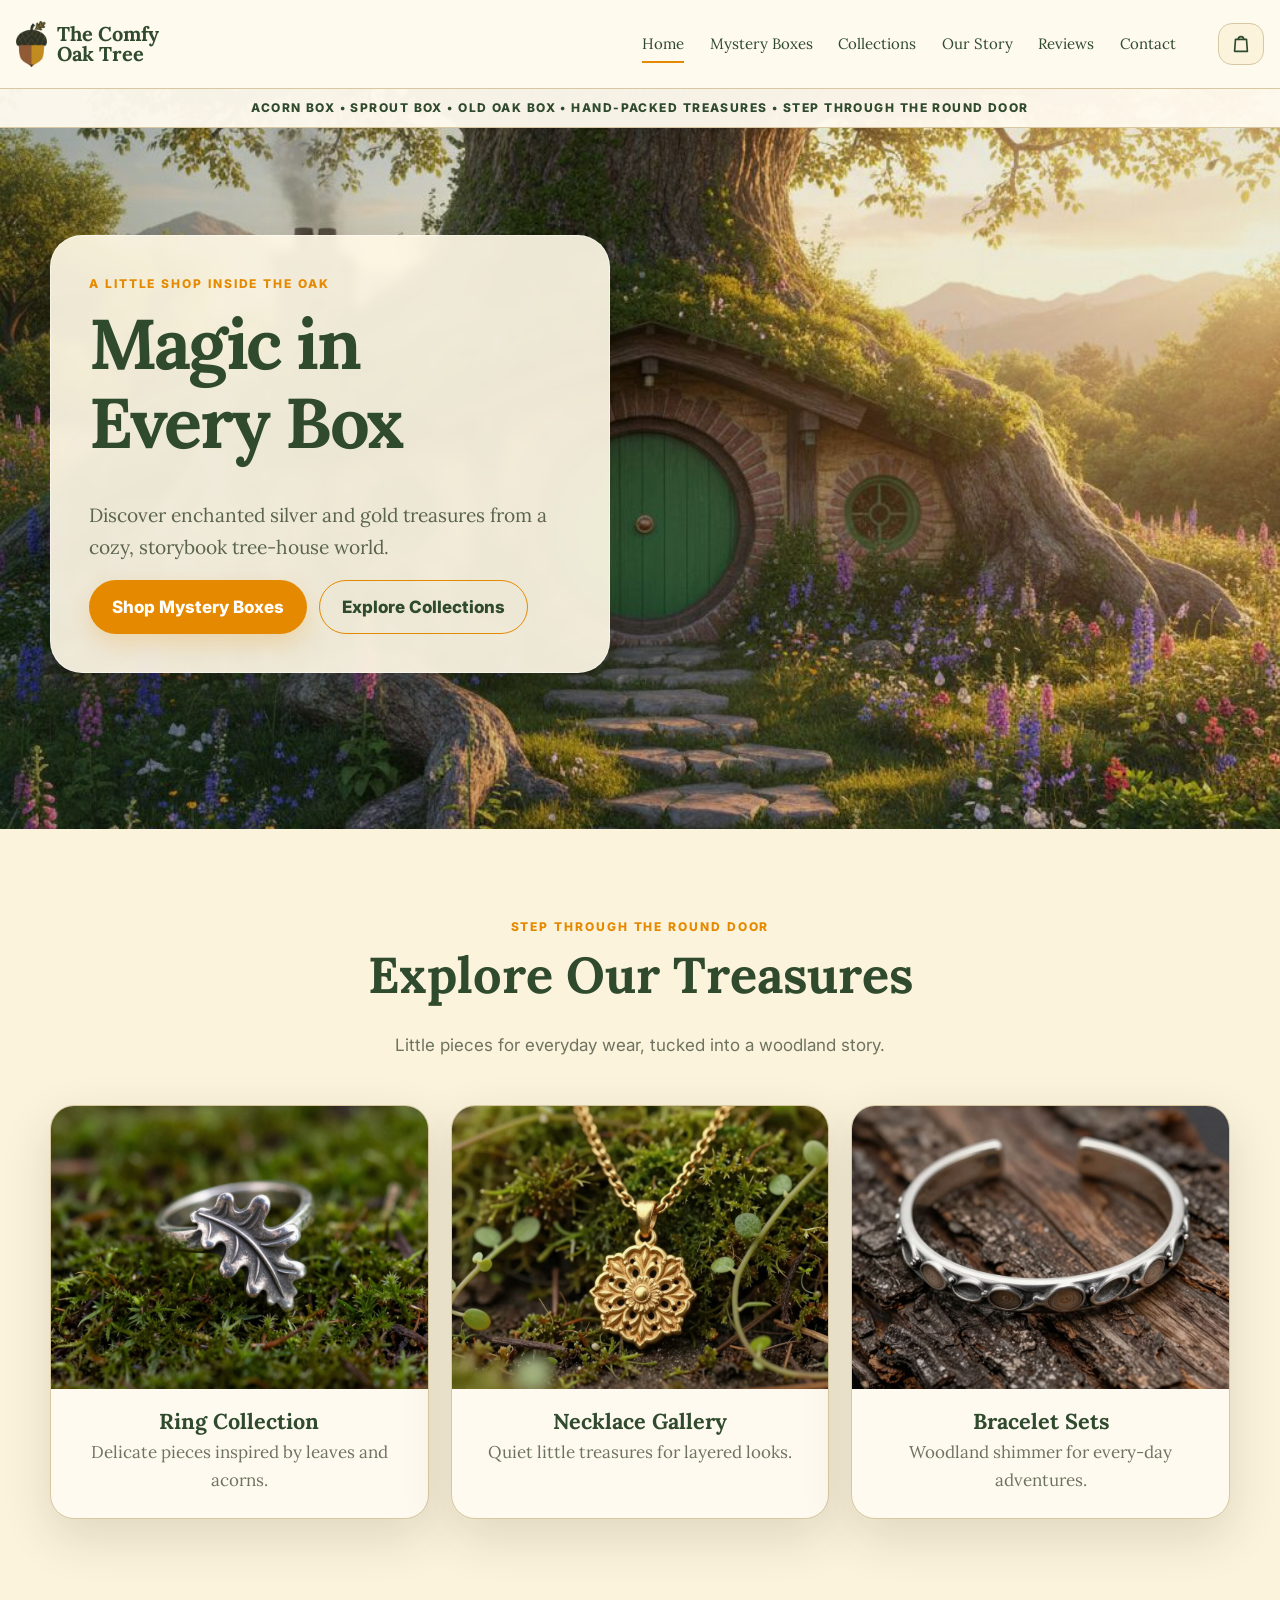
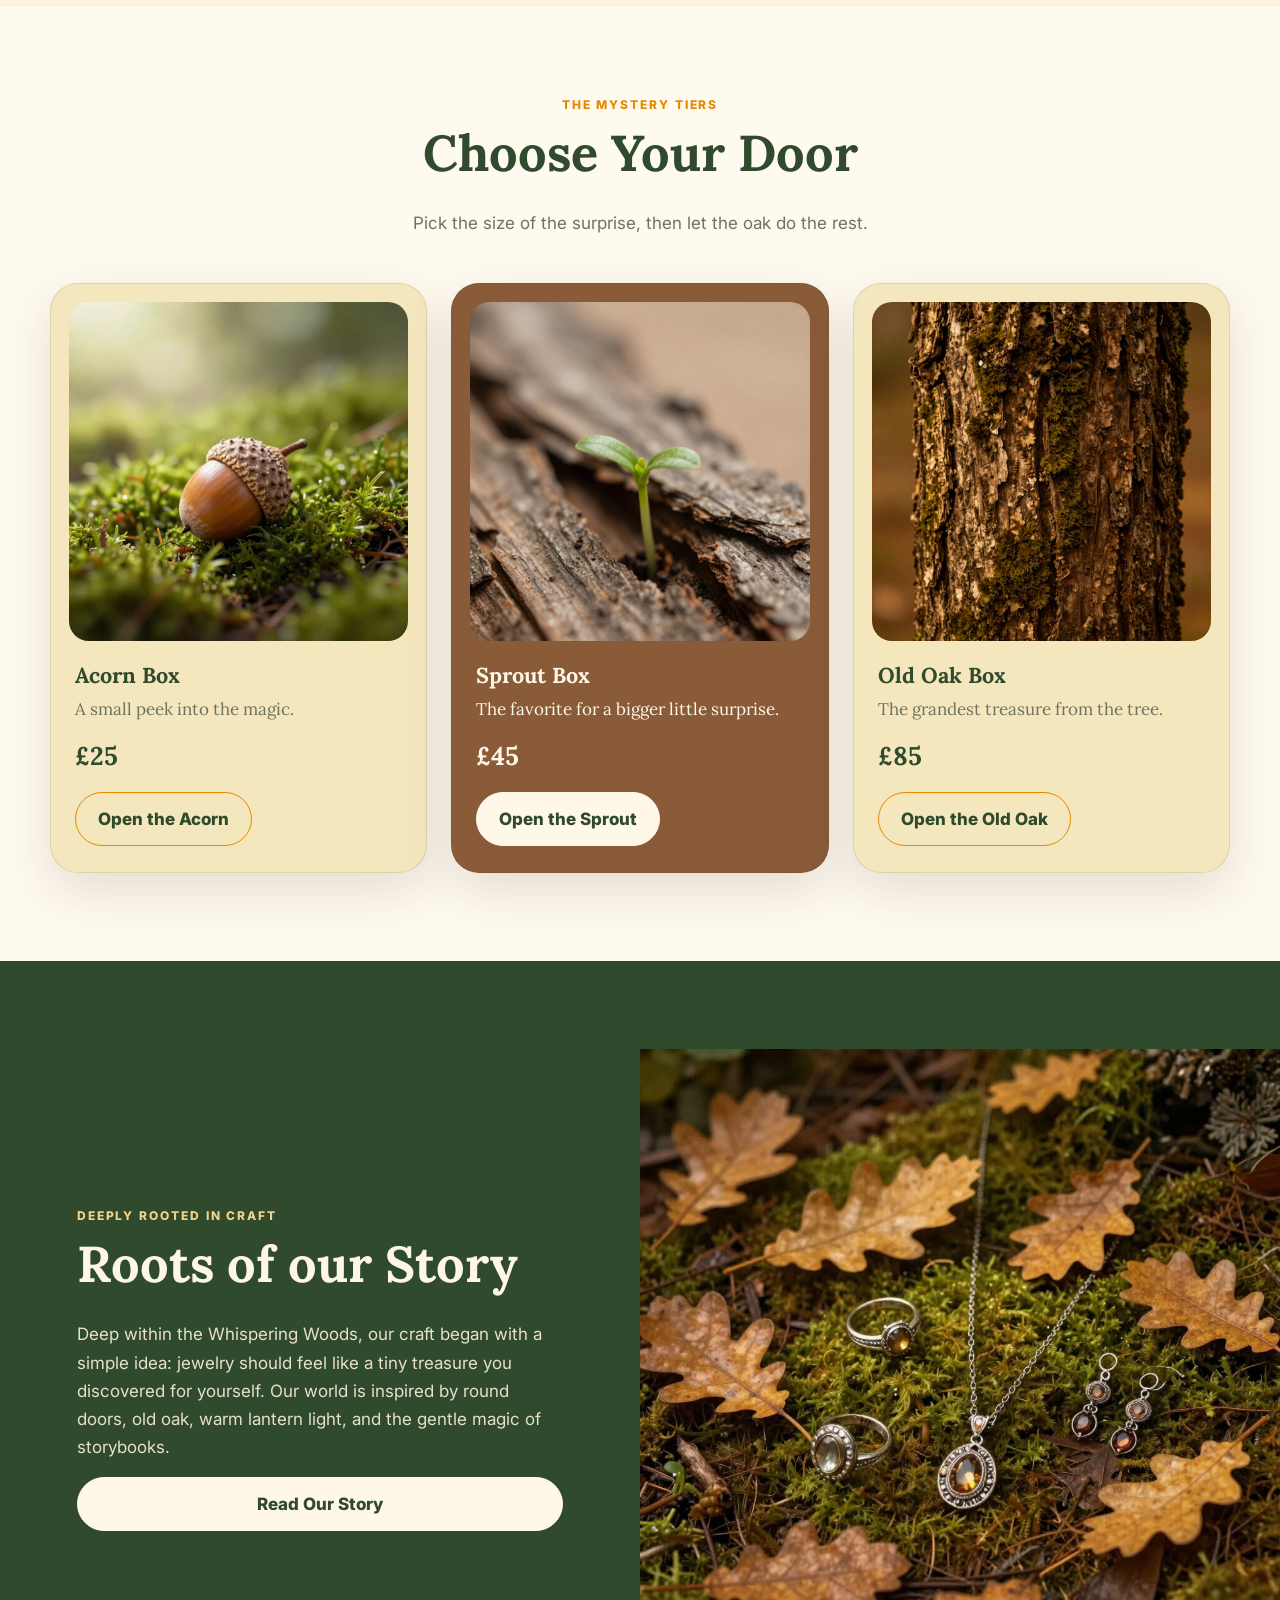
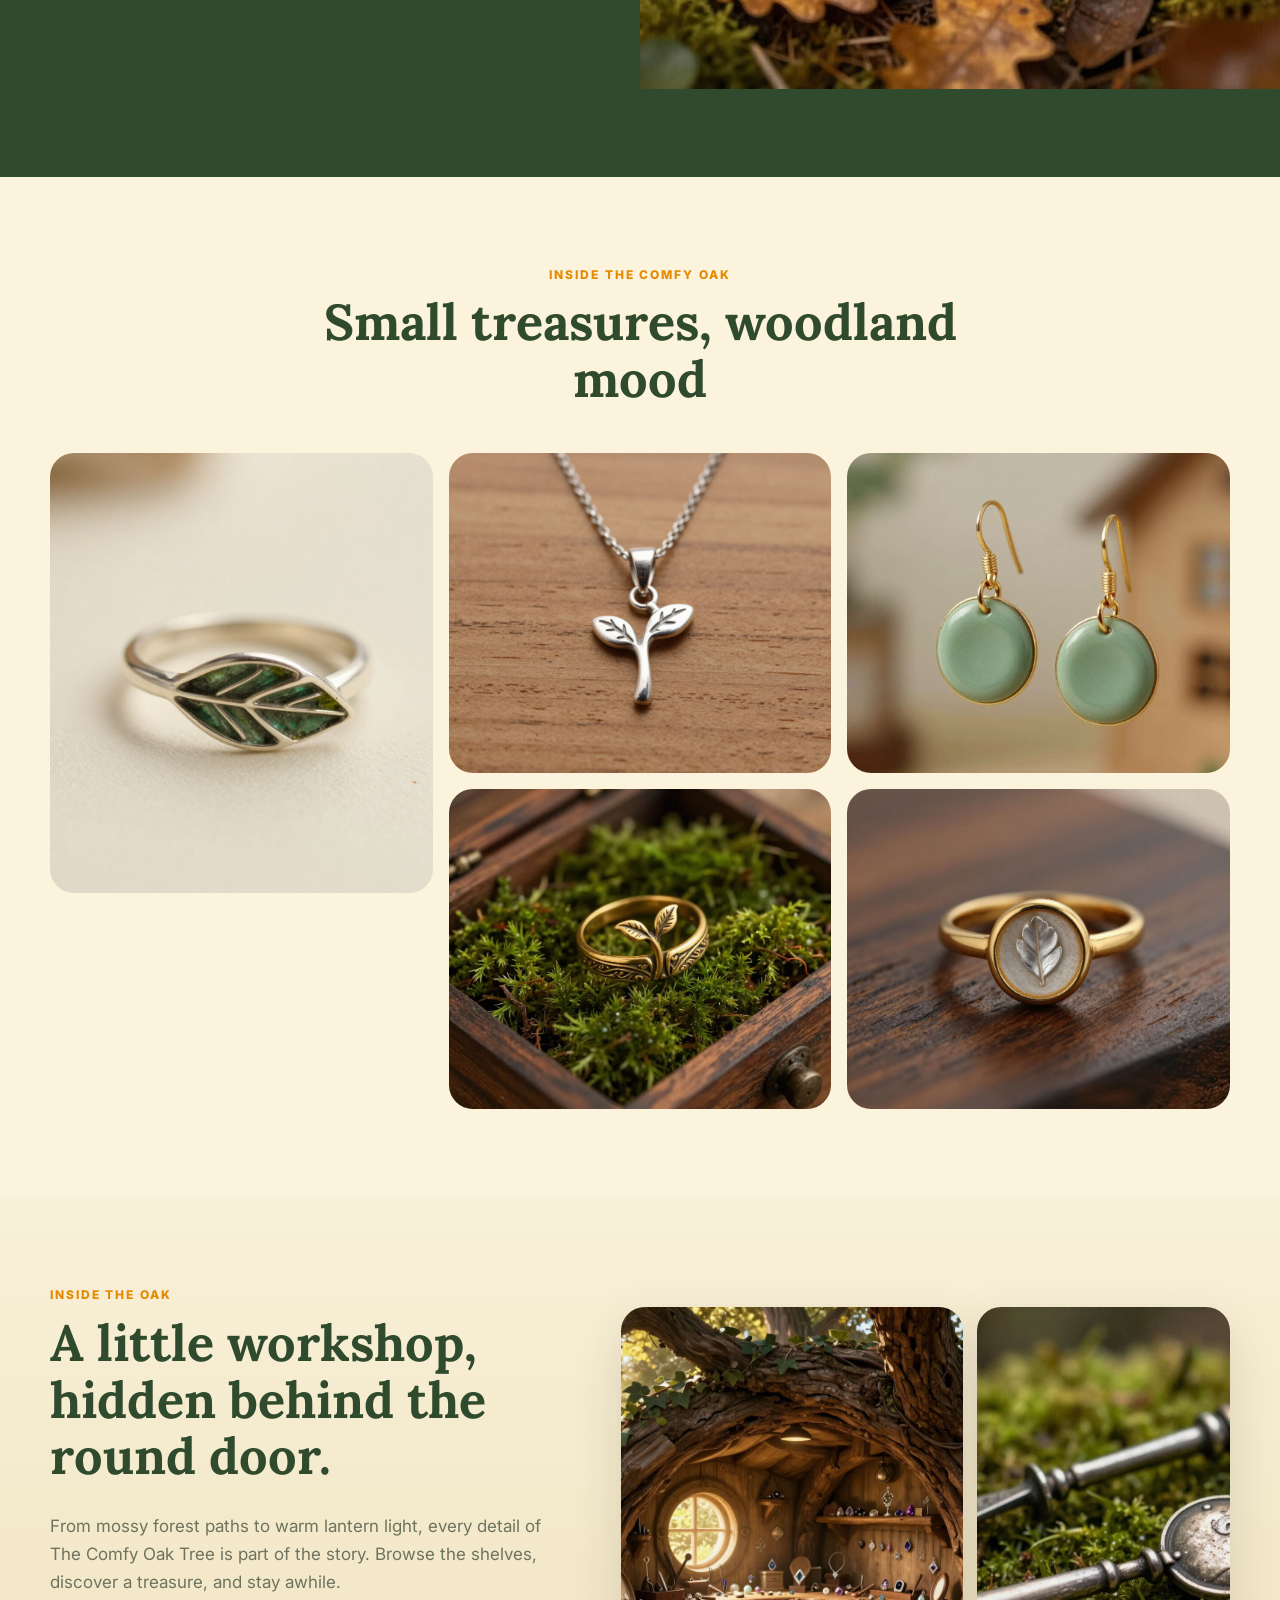
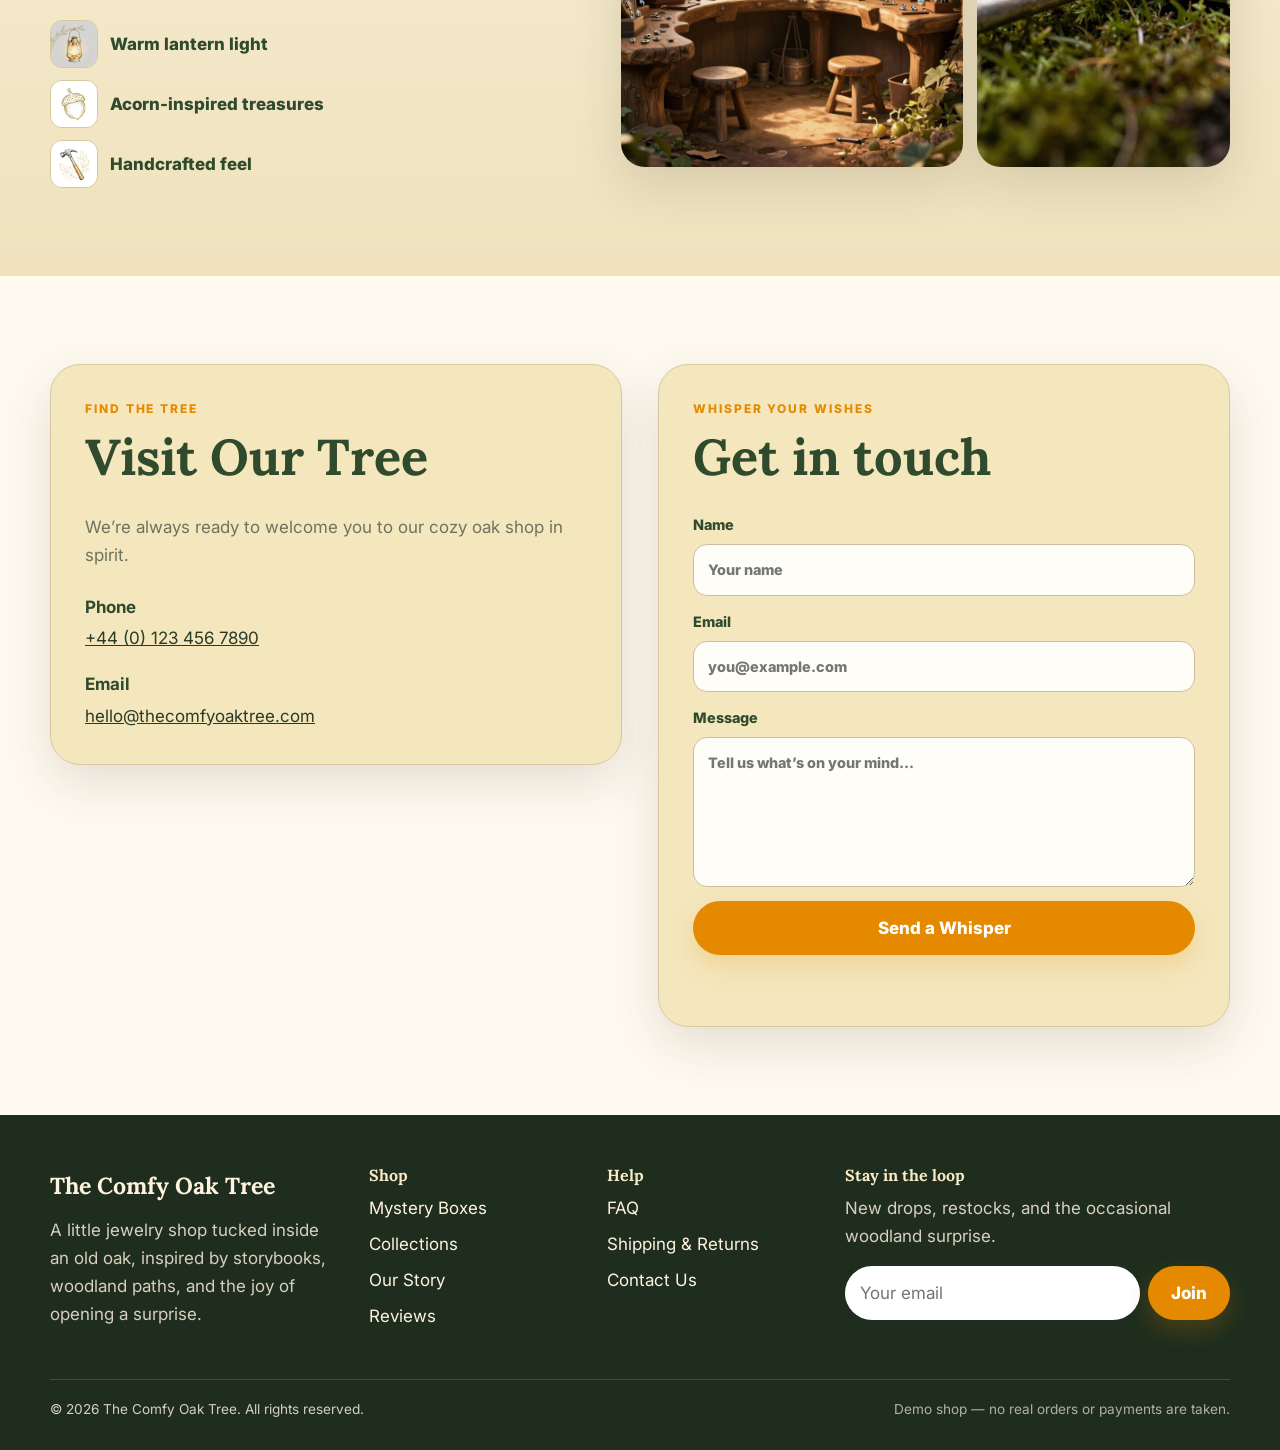
==== commit 519c70b8: "Add files via upload" ====
--- a/index.html
+++ b/index.html
@@ -1,7 +1,38 @@
-<!DOCTYPE html><html lang="en"><head><meta charset="UTF-8"><meta name="viewport" content="width=device-width, initial-scale=1, viewport-fit=cover"><meta name="theme-color" content="#fbf3dc"><meta name="format-detection" content="telephone=no"><link rel="stylesheet" href="style.css"><title>The Comfy Oak Tree – Home</title></head><body><header class="site-header"><div class="header-inner"><a href="index.html" class="logo"><svg class="logo-mark" viewBox="0 0 40 48" aria-hidden="true"><path d="M9 18c7-9 17-10 24-5-1 7-8 13-16 13-5 0-8-2-8-8Z" fill="#2f4a2d"/><path d="M20 17c4-8 10-12 14-12 1 4-1 9-6 13" fill="none" stroke="#415d38" stroke-width="3" stroke-linecap="round"/><path d="M14 23h12l-2 20c-1 2-7 2-8 0l-2-20Z" fill="#9b6b32"/><path d="M16 28c3 2 6 2 9 0" fill="none" stroke="#d8b36c" stroke-width="1.4"/></svg><span>The Comfy<br>Oak Tree</span></a><nav class="main-nav"><a href="index.html" aria-current="page">Home</a><a href="mystery-boxes.html">Mystery Boxes</a><a href="collections.html">Collections</a><a href="about.html">About Our Story</a><a href="contact.html">Contact Us</a><a href="faq.html">FAQ</a><a href="shipping-returns.html">Shipping & Returns</a><a href="reviews.html">Reviews & Testimonials</a></nav><button class="menu-toggle" aria-label="Open menu" aria-expanded="false"><span></span></button></div></header><main><section class="hero"><div class="hero-running-text">ACORN BOX • SPROUT BOX • OLD OAK BOX • HAND-PACKED TREASURES • STEP THROUGH THE ROUND DOOR</div><div class="hero-content"><div class="hero-card"><div class="eyebrow">A little shop inside the oak</div><h1>Magic in Every Box</h1><p>Discover enchanted silver and gold treasures from a cozy, storybook tree-house world.</p><div class="hero-actions"><a class="btn btn-primary" href="mystery-boxes.html">Shop Mystery Boxes</a><a class="btn btn-secondary" href="collections.html">Explore Collections</a></div></div></div></section>
+<!DOCTYPE html>
+<html lang="en">
+<head>
+<meta charset="UTF-8">
+<meta name="viewport" content="width=device-width, initial-scale=1, viewport-fit=cover">
+<meta name="theme-color" content="#fbf3dc">
+<meta name="format-detection" content="telephone=no">
+<title>The Comfy Oak Tree – Handmade-Feel Jewelry &amp; Mystery Boxes</title>
+<meta name="description" content="Woodland-inspired silver and gold jewelry and surprise mystery boxes, hand-packed in our cozy little shop inside the oak.">
+<meta property="og:title" content="The Comfy Oak Tree – Handmade-Feel Jewelry &amp; Mystery Boxes">
+<meta property="og:description" content="Woodland-inspired silver and gold jewelry and surprise mystery boxes, hand-packed in our cozy little shop inside the oak.">
+<meta property="og:image" content="tree-door.jpg">
+<link rel="icon" type="image/png" href="favicon.png">
+<link rel="apple-touch-icon" href="apple-touch-icon.png">
+<link rel="preconnect" href="https://fonts.googleapis.com">
+<link rel="preconnect" href="https://fonts.gstatic.com" crossorigin>
+<link rel="stylesheet" href="https://fonts.googleapis.com/css2?family=Inter:wght@400;500;600;700;800&family=Lora:ital,wght@0,400;0,500;0,600;0,700;1,400&display=swap">
+<link rel="stylesheet" href="style.css">
+</head>
+<body><a class="skip-link" href="#main">Skip to content</a>
+<header class="site-header"><div class="header-inner">
+<a href="index.html" class="logo" aria-label="The Comfy Oak Tree — home"><img class="logo-mark" src="logo-acorn.png" alt="" width="34" height="50"><span>The Comfy<br>Oak Tree</span></a>
+<nav class="main-nav" aria-label="Main"><a href="index.html" aria-current="page">Home</a><a href="mystery-boxes.html">Mystery Boxes</a><a href="collections.html">Collections</a><a href="about.html">Our Story</a><a href="reviews.html">Reviews</a><a href="contact.html">Contact</a></nav>
+<button class="cart-btn" type="button" data-cart-open aria-label="Open basket"><svg viewBox="0 0 24 24" width="22" height="22" aria-hidden="true" fill="none" stroke="currentColor" stroke-width="1.8" stroke-linecap="round" stroke-linejoin="round"><path d="M6 7h12l1 13H5L6 7Z"/><path d="M9 7a3 3 0 0 1 6 0"/></svg><span class="cart-count" data-cart-count hidden>0</span></button>
+<button class="menu-toggle" type="button" aria-label="Open menu" aria-expanded="false"><span></span></button>
+</div></header><main id="main"><section class="hero"><div class="hero-running-text">ACORN BOX • SPROUT BOX • OLD OAK BOX • HAND-PACKED TREASURES • STEP THROUGH THE ROUND DOOR</div><div class="hero-content"><div class="hero-card"><div class="eyebrow">A little shop inside the oak</div><h1>Magic in Every Box</h1><p>Discover enchanted silver and gold treasures from a cozy, storybook tree-house world.</p><div class="hero-actions"><a class="btn btn-primary" href="mystery-boxes.html">Shop Mystery Boxes</a><a class="btn btn-secondary" href="collections.html">Explore Collections</a></div></div></div></section>
 <section class="section"><div class="container"><div class="section-head"><div class="eyebrow">Step through the round door</div><h2>Explore Our Treasures</h2><p>Little pieces for everyday wear, tucked into a woodland story.</p></div><div class="category-grid"><a class="category-card" href="collections.html#rings"><img src="2.jpg" alt="Ring collection"><div class="category-copy"><h3>Ring Collection</h3><p>Delicate pieces inspired by leaves and acorns.</p></div></a><a class="category-card" href="collections.html#necklaces"><img src="3.jpg" alt="Necklace gallery"><div class="category-copy"><h3>Necklace Gallery</h3><p>Quiet little treasures for layered looks.</p></div></a><a class="category-card" href="collections.html#bracelets"><img src="4.jpg" alt="Bracelet sets"><div class="category-copy"><h3>Bracelet Sets</h3><p>Woodland shimmer for every-day adventures.</p></div></a></div></div></section>
-<section class="section alt"><div class="container"><div class="section-head"><div class="eyebrow">The mystery tiers</div><h2>Choose Your Door</h2><p>Pick the size of the surprise, then let the oak do the rest.</p></div><div class="tiers-grid"><article class="tier-card"><img src="5.jpg" alt="Acorn Box"><div class="tier-body"><h3>Acorn Box</h3><p>A small peek into the magic.</p><a class="btn btn-secondary" href="mystery-boxes.html#acorn">Open the Acorn</a></div></article><article class="tier-card featured"><img src="6.jpg" alt="Sprout Box"><div class="tier-body"><h3>Sprout Box</h3><p>The favorite for a bigger little surprise.</p><a class="btn btn-light" href="mystery-boxes.html#sprout">Open the Sprout</a></div></article><article class="tier-card"><img src="7.jpg" alt="Old Oak Box"><div class="tier-body"><h3>Old Oak Box</h3><p>The grandest treasure from the tree.</p><a class="btn btn-secondary" href="mystery-boxes.html#old-oak">Open the Old Oak</a></div></article></div></div></section>
+<section class="section alt"><div class="container"><div class="section-head"><div class="eyebrow">The mystery tiers</div><h2>Choose Your Door</h2><p>Pick the size of the surprise, then let the oak do the rest.</p></div><div class="tiers-grid"><article class="tier-card"><img src="5.jpg" alt="Acorn Box"><div class="tier-body"><h3>Acorn Box</h3><p>A small peek into the magic.</p><div class="tier-price">£25</div><a class="btn btn-secondary" href="mystery-boxes.html#acorn">Open the Acorn</a></div></article><article class="tier-card featured"><img src="6.jpg" alt="Sprout Box"><div class="tier-body"><h3>Sprout Box</h3><p>The favorite for a bigger little surprise.</p><div class="tier-price">£45</div><a class="btn btn-light" href="mystery-boxes.html#sprout">Open the Sprout</a></div></article><article class="tier-card"><img src="7.jpg" alt="Old Oak Box"><div class="tier-body"><h3>Old Oak Box</h3><p>The grandest treasure from the tree.</p><div class="tier-price">£85</div><a class="btn btn-secondary" href="mystery-boxes.html#old-oak">Open the Old Oak</a></div></article></div></div></section>
 <section class="section green"><div class="split"><div class="split-copy"><div class="eyebrow" style="color:#f3d28b">Deeply rooted in craft</div><h2>Roots of our Story</h2><p style="color:#e8e0cd">Deep within the Whispering Woods, our craft began with a simple idea: jewelry should feel like a tiny treasure you discovered for yourself. Our world is inspired by round doors, old oak, warm lantern light, and the gentle magic of storybooks.</p><a class="btn btn-light" href="about.html">Read Our Story</a></div><div class="split-media"><img src="8.jpg" alt="Jewelry in a woodland setting"></div></div></section>
-<section class="section"><div class="container"><div class="section-head"><div class="eyebrow">Inside the Comfy Oak</div><h2>Small treasures, woodland mood</h2></div><div class="gallery"><img class="tall" src="9.jpg" alt="Jewelry detail"><img src="10.jpg" alt="Mystery box packaging"><img src="23.jpg" alt="Oak tree jewelry workshop"><img src="25.jpg" alt="Woodland ring in a carved box"></div></div></section>
+<section class="section"><div class="container"><div class="section-head"><div class="eyebrow">Inside the Comfy Oak</div><h2>Small treasures, woodland mood</h2></div><div class="gallery"><img class="tall" src="9.jpg" alt="Silver ring with a green enamel leaf" loading="lazy"><img src="10.jpg" alt="Silver sprout necklace" loading="lazy"><img src="20.jpg" alt="Sage green drop earrings" loading="lazy"><img src="25.jpg" alt="Gold ring nestled in moss in a carved box" loading="lazy"><img src="18.jpg" alt="Gold signet ring with a silver leaf" loading="lazy"></div></div></section>
 <section class="section woodland-showcase"><div class="container"><div class="showcase-grid"><div class="showcase-copy"><div class="eyebrow">Inside the oak</div><h2>A little workshop, hidden behind the round door.</h2><p>From mossy forest paths to warm lantern light, every detail of The Comfy Oak Tree is part of the story. Browse the shelves, discover a treasure, and stay awhile.</p><div class="mini-features"><span><img src="lantern-illustration.jpg" alt="Lantern illustration">Warm lantern light</span><span><img src="acorn-illustration.jpg" alt="Acorn illustration">Acorn-inspired treasures</span><span><img src="hammer-illustration.jpg" alt="Crafting illustration">Handcrafted feel</span></div></div><div class="showcase-images"><img src="23.jpg" alt="Jewelry workshop inside an oak tree"><img src="forest-tools.jpg" alt="Woodland crafting tools on moss"></div></div></div></section>
-<section class="section alt"><div class="container"><div class="contact-grid"><div class="contact-panel"><div class="eyebrow">Find the tree</div><h2>Visit Our Tree</h2><p>We’re always ready to welcome you to our cozy oak shop in spirit.</p><div class="contact-details"><div class="detail"><strong>Phone</strong><a href="tel:+4401234567890">+44 (0) 123 456 7890</a></div><div class="detail"><strong>Email</strong><a href="mailto:hello@thecomfyoaktree.com">hello@thecomfyoaktree.com</a></div></div></div><div class="form-panel"><div class="eyebrow">Whisper your wishes</div><h2>Get in touch</h2><form class="form-grid" data-demo-form><div class="field"><label>Name<input name="name" required placeholder="Your name"></label></div><div class="field"><label>Email<input type="email" name="email" required placeholder="you@example.com"></label></div><div class="field"><label>Message<textarea name="message" required placeholder="Tell us what’s on your mind..."></textarea></label></div><button class="btn btn-primary" type="submit">Send a Whisper</button></form></div></div></div></section></main><footer class="site-footer"><div class="container footer-inner"><div><div class="footer-logo">The Comfy Oak Tree</div><p style="color:#d7d0bf">A little jewelry shop tucked inside an old oak, inspired by storybooks, woodland paths, and the joy of opening a surprise.</p></div><div><h4>Explore</h4><ul class="footer-links"><li><a href="index.html">Home</a></li><li><a href="collections.html">Collections</a></li><li><a href="mystery-boxes.html">Mystery Boxes</a></li></ul></div><div><h4>Help</h4><ul class="footer-links"><li><a href="faq.html">FAQ</a></li><li><a href="shipping-returns.html">Shipping & Returns</a></li><li><a href="contact.html">Contact Us</a></li><li><a href="reviews.html">Reviews</a></li></ul></div><div><h4>Stay in the loop</h4><p style="color:#d7d0bf">New drops, restocks, and the occasional woodland surprise.</p><form class="newsletter" data-demo-form><input type="email" placeholder="Your email" aria-label="Your email" required><button class="btn btn-primary" type="submit">Join</button></form></div></div><div class="container footer-bottom"><span>© 2026 The Comfy Oak Tree. All rights reserved.</span><span>Made for phones, tablets, and desktops.</span></div></footer><script src="script.js"></script></body></html>+<section class="section alt"><div class="container"><div class="contact-grid"><div class="contact-panel"><div class="eyebrow">Find the tree</div><h2>Visit Our Tree</h2><p>We’re always ready to welcome you to our cozy oak shop in spirit.</p><div class="contact-details"><div class="detail"><strong>Phone</strong><a href="tel:+4401234567890" data-shop-link="phone"><span data-shop="phone">+44 (0) 123 456 7890</span></a></div><div class="detail"><strong>Email</strong><a href="mailto:hello@thecomfyoaktree.com">hello@thecomfyoaktree.com</a></div></div></div><div class="form-panel"><div class="eyebrow">Whisper your wishes</div><h2>Get in touch</h2><form class="form-grid" data-form="contact" novalidate><div class="field"><label>Name<input name="name" required placeholder="Your name"></label></div><div class="field"><label>Email<input type="email" name="email" required placeholder="you@example.com"></label></div><div class="field"><label>Message<textarea name="message" required placeholder="Tell us what’s on your mind..."></textarea></label></div><button class="btn btn-primary" type="submit">Send a Whisper</button><p class="form-status" data-form-status role="status" aria-live="polite"></p></form></div></div></div></section></main><footer class="site-footer"><div class="container footer-inner"><div><div class="footer-logo">The Comfy Oak Tree</div><p style="color:#d7d0bf">A little jewelry shop tucked inside an old oak, inspired by storybooks, woodland paths, and the joy of opening a surprise.</p></div><div><h4>Shop</h4><ul class="footer-links"><li><a href="mystery-boxes.html">Mystery Boxes</a></li><li><a href="collections.html">Collections</a></li><li><a href="about.html">Our Story</a></li><li><a href="reviews.html">Reviews</a></li></ul></div><div><h4>Help</h4><ul class="footer-links"><li><a href="faq.html">FAQ</a></li><li><a href="shipping-returns.html">Shipping &amp; Returns</a></li><li><a href="contact.html">Contact Us</a></li></ul></div><div><h4>Stay in the loop</h4><p style="color:#d7d0bf">New drops, restocks, and the occasional woodland surprise.</p><form class="newsletter" data-form="newsletter" novalidate><input type="email" name="email" placeholder="Your email" aria-label="Your email" required autocomplete="email"><button class="btn btn-primary" type="submit">Join</button></form><p class="form-status" data-form-status role="status" aria-live="polite"></p></div></div><div class="container footer-bottom"><span>© <span data-year>2026</span> The Comfy Oak Tree. All rights reserved.</span><span class="demo-flag">Demo shop — no real orders or payments are taken.</span></div></footer>
+<div class="cart-overlay" data-cart-overlay hidden></div>
+<aside class="cart-drawer" data-cart-drawer aria-label="Your basket" aria-hidden="true" tabindex="-1"><div class="cart-head"><h2>Your basket</h2><button class="cart-close" type="button" data-cart-close aria-label="Close basket">×</button></div><div class="cart-ship" data-cart-ship></div><div class="cart-items" data-cart-items></div><div class="cart-foot"><div class="cart-total"><span>Subtotal</span><strong data-cart-subtotal>£0.00</strong></div><a class="btn btn-primary btn-block" href="checkout.html" data-cart-checkout>Checkout</a><button class="btn btn-secondary btn-block" type="button" data-cart-close>Continue shopping</button></div></aside>
+<div class="toast" data-toast role="status" aria-live="polite"></div>
+<script src="script.js"></script>
+</body>
+</html>
--- a/style.css
+++ b/style.css
@@ -15,7 +15,7 @@
   --shadow:0 18px 50px rgba(57,45,25,.14);
   --radius:28px;
   --max:1180px;
-  --serif:Georgia,"Times New Roman",serif;
+  --serif:"Lora",Georgia,"Times New Roman",serif;
   --sans:Inter,ui-sans-serif,system-ui,-apple-system,"Segoe UI",sans-serif;
 }
 *{box-sizing:border-box}
@@ -64,7 +64,7 @@
 .card{background:var(--paper);border:1px solid rgba(99,81,42,.10);border-radius:var(--radius);box-shadow:var(--shadow);overflow:hidden}
 
 /* Hero */
-.hero{position:relative;min-height:min(740px,calc(100svh - 88px));display:flex;align-items:flex-end;padding:64px 0 74px;background:#44563a url("tree-door.png") center center/cover no-repeat}
+.hero{position:relative;min-height:min(740px,calc(100svh - 88px));display:flex;align-items:flex-end;padding:64px 0 74px;background:#44563a url("tree-door.jpg") center center/cover no-repeat}
 .hero::after{content:"";position:absolute;inset:0;background:linear-gradient(90deg,rgba(23,36,18,.28) 0%,rgba(23,36,18,.06) 55%,rgba(23,36,18,.08) 100%)}
 .hero-running-text{position:absolute;left:0;right:0;top:0;z-index:2;background:rgba(255,250,239,.96);border-bottom:1px solid var(--line);padding:9px 0;text-align:center;font-size:12px;letter-spacing:.12em;font-weight:800;color:var(--forest);white-space:nowrap;overflow:hidden}
 .hero-content{position:relative;z-index:2;width:min(var(--max),calc(100% - 40px));margin:auto}
@@ -170,3 +170,156 @@
 .shipping-visual .split{min-height:430px}.shipping-visual .split-media img{width:100%;height:100%;object-fit:cover}.shipping-visual .split-copy{background:var(--cream-2)}
 @media (max-width:860px){.showcase-grid{grid-template-columns:1fr}.showcase-copy h2{max-width:none}.showcase-images{grid-template-columns:1fr 1fr}.showcase-images img:first-child,.showcase-images img:last-child{min-height:280px}}
 @media (max-width:620px){.showcase-images{grid-template-columns:1fr}.showcase-images img:first-child,.showcase-images img:last-child{min-height:240px}.mini-features span{font-size:.95rem}}
+
+/* =========================================================
+   Shop upgrade: basket, checkout, products, forms
+   ========================================================= */
+[hidden]{display:none!important}
+.skip-link{position:absolute;left:-999px;top:8px;z-index:300;background:var(--forest);color:#fff;padding:10px 16px;border-radius:10px}
+.skip-link:focus{left:12px}
+.logo-mark{width:auto;height:46px;object-fit:contain}
+
+/* Basket button */
+.cart-btn{position:relative;margin-left:18px;display:inline-grid;place-items:center;width:46px;height:42px;border-radius:14px;border:1px solid var(--line);background:var(--cream);color:var(--forest);cursor:pointer;transition:background .2s}
+.cart-btn:hover{background:var(--cream-2)}
+.cart-count{position:absolute;top:-7px;right:-7px;min-width:21px;height:21px;padding:0 5px;border-radius:999px;background:var(--gold);color:#fff;font-size:11px;font-weight:800;display:grid;place-items:center;border:2px solid var(--paper)}
+.cart-count.bump{animation:bump .4s ease}
+@keyframes bump{50%{transform:scale(1.35)}}
+
+/* Drawer */
+.cart-overlay{position:fixed;inset:0;background:rgba(30,25,12,.45);z-index:180;opacity:0;transition:opacity .25s}
+.cart-overlay.show{opacity:1}
+.cart-drawer{position:fixed;top:0;right:0;bottom:0;width:min(420px,100%);background:var(--paper);z-index:190;display:flex;flex-direction:column;box-shadow:-20px 0 50px rgba(30,25,12,.25);transform:translateX(105%);transition:transform .3s ease;visibility:hidden}
+.cart-drawer.open{transform:none;visibility:visible}
+.cart-head{display:flex;justify-content:space-between;align-items:center;padding:22px 24px;border-bottom:1px solid var(--line)}
+.cart-head h2{font-size:1.5rem;margin:0}
+.cart-close{border:0;background:none;font-size:32px;line-height:1;color:var(--forest);cursor:pointer;padding:4px 8px}
+.cart-ship{padding:12px 24px;font-size:.88rem;background:var(--cream);color:var(--forest);border-bottom:1px solid var(--line)}
+.ship-bar{height:6px;border-radius:9px;background:#eadfbe;margin-top:8px;overflow:hidden}
+.ship-bar i{display:block;height:100%;background:var(--gold);border-radius:9px;transition:width .4s}
+.cart-items{flex:1;overflow-y:auto;padding:8px 24px}
+.cart-empty{text-align:center;padding:50px 10px;color:var(--muted)}
+.cart-empty .btn{margin-top:14px}
+.cart-item{display:grid;grid-template-columns:72px 1fr auto;gap:14px;align-items:center;padding:16px 0;border-bottom:1px solid rgba(215,200,162,.6)}
+.cart-item img{width:72px;height:72px;object-fit:cover;border-radius:14px}
+.cart-item h3{font-size:1rem;margin:0 0 2px}
+.cart-item small{display:block;color:var(--muted);font-size:.8rem}
+.qty{display:inline-flex;align-items:center;border:1px solid var(--line);border-radius:999px;margin-top:6px}
+.qty button{border:0;background:none;width:30px;height:30px;cursor:pointer;color:var(--forest);font-size:16px}
+.qty span{min-width:22px;text-align:center;font-weight:700;font-size:.9rem}
+.cart-item-right{text-align:right}
+.cart-item-right strong{display:block;color:var(--forest)}
+.remove{border:0;background:none;color:var(--muted);font-size:.78rem;text-decoration:underline;cursor:pointer;margin-top:6px;padding:0}
+.cart-foot{padding:18px 24px 24px;border-top:1px solid var(--line);display:grid;gap:10px;background:var(--cream)}
+.cart-total{display:flex;justify-content:space-between;font-size:1.1rem;color:var(--forest);margin-bottom:4px}
+.btn-block{width:100%}
+.btn-small{min-height:40px;padding:8px 16px;font-size:.88rem}
+.btn[disabled]{opacity:.6;cursor:not-allowed;transform:none}
+body.no-scroll{overflow:hidden}
+
+/* Toast */
+.toast{position:fixed;left:50%;bottom:24px;transform:translate(-50%,30px);background:var(--forest);color:#fff7e6;padding:13px 22px;border-radius:999px;font-weight:700;font-size:.92rem;box-shadow:var(--shadow);opacity:0;pointer-events:none;transition:all .3s;z-index:250;white-space:nowrap}
+.toast.show{opacity:1;transform:translate(-50%,0)}
+
+/* Products */
+.product-grid{display:flex;flex-wrap:wrap;justify-content:center}
+.product-grid>.product-card{flex:0 1 calc((100% - 44px)/3)}
+.product-card{display:flex;flex-direction:column;transition:transform .2s,box-shadow .2s}
+.product-card:hover{transform:translateY(-4px);box-shadow:0 24px 55px rgba(57,45,25,.19)}
+.product-media{position:relative;overflow:hidden}
+.product-media img{transition:transform .5s}
+.product-card:hover .product-media img{transform:scale(1.05)}
+.badge{position:absolute;top:14px;left:14px;background:var(--forest);color:#fff7e6;font-size:11px;font-weight:800;letter-spacing:.06em;text-transform:uppercase;padding:6px 11px;border-radius:999px}
+.product-info{display:flex;flex-direction:column;flex:1}
+.product-desc{font-family:var(--serif);font-size:.95rem;margin-bottom:14px}
+.product-row{margin-top:auto;display:flex;align-items:center;justify-content:space-between;gap:10px}
+.chip-nav{display:flex;flex-wrap:wrap;justify-content:center;gap:10px;margin-top:26px}
+.chip-nav a{text-decoration:none;border:1px solid var(--gold);color:var(--forest);padding:8px 16px;border-radius:999px;font-weight:700;font-size:.9rem;background:var(--paper)}
+.chip-nav a:hover{background:#fff3cf}
+.cta-band{display:flex;justify-content:space-between;align-items:center;gap:30px}
+.cta-band h2{color:#fff7e6}
+
+/* Mystery boxes */
+.tier-price{font-family:var(--serif);font-weight:700;font-size:1.6rem;color:var(--forest);margin:-6px 0 14px}
+.tier-card.featured .tier-price{color:#fff7e7}
+.compare{display:grid;grid-template-columns:repeat(3,1fr);gap:14px;max-width:720px;margin:30px auto 0}
+.compare-card{text-decoration:none;background:var(--paper);border:1px solid var(--line);border-radius:20px;padding:18px 12px;display:grid;gap:2px;box-shadow:var(--shadow);transition:transform .2s}
+.compare-card:hover{transform:translateY(-3px)}
+.compare-name{font-weight:800;color:var(--forest);font-size:.9rem}
+.compare-price{font-family:var(--serif);font-size:1.9rem;font-weight:700;color:var(--gold)}
+.compare-worth{font-size:.8rem;color:var(--muted)}
+.pill-hot{background:var(--forest);color:#fff7e6}
+.section.green .pill-hot{background:var(--gold);color:#fff}
+.box-price{display:flex;align-items:baseline;gap:12px;margin:6px 0 10px}
+.box-price .price{font-family:var(--serif);font-size:2.4rem}
+.price-light{color:var(--gold-soft)!important}
+.worth{font-size:.95rem;color:var(--muted);text-decoration:none}
+.section.green .worth{color:#d9d0b8}
+.ticks{list-style:none;padding:0;margin:0 0 22px;display:grid;gap:8px}
+.ticks li{display:flex;gap:10px;color:var(--ink);font-weight:600}
+.ticks li::before{content:"✓";color:var(--gold);font-weight:900}
+.ticks-light li{color:#fff7e6}
+.box-buy{display:flex;flex-wrap:wrap;align-items:flex-end;gap:12px}
+.pref{display:grid;gap:5px;font-size:.8rem;font-weight:800;color:var(--forest)}
+.section.green .pref{color:#f3d28b}
+.pref select{min-height:48px;border-radius:999px;border:1px solid #cdbf9e;background:#fffdf7;padding:0 16px;color:var(--ink)}
+.steps{display:grid;grid-template-columns:repeat(3,1fr);gap:22px}
+.step{background:var(--cream-2);border:1px solid var(--line);border-radius:24px;padding:28px;text-align:center}
+.step span{display:inline-grid;place-items:center;width:44px;height:44px;border-radius:50%;background:var(--gold);color:#fff;font-weight:800;margin-bottom:12px}
+.step p{font-family:var(--serif);margin:0}
+
+/* Reviews */
+.stars{color:var(--gold-soft);letter-spacing:3px;margin-bottom:10px}
+
+/* Forms */
+.field-error{border-color:#c4472d!important;background:#fff5f1!important}
+.error-msg{display:block;color:#b13a22;font-size:.8rem;font-weight:700;margin-top:-2px}
+.form-status{margin:6px 0 0;font-size:.9rem;font-weight:700;min-height:1.2em}
+.form-status.ok{color:var(--forest-2)}
+.site-footer .form-status.ok{color:var(--gold-soft)}
+.form-status small{display:block;font-weight:400;opacity:.75}
+.newsletter input.field-error{outline:2px solid #e9826b}
+.optional{font-weight:400;color:var(--muted)}
+.demo-flag{opacity:.8}
+
+/* Checkout */
+.page-hero-sm{padding:70px 0 40px}
+.demo-banner{background:#fff4d6;border:1px solid var(--gold-soft);color:var(--bark-dark);border-radius:16px;padding:14px 18px;margin-bottom:28px;font-size:.95rem}
+.checkout-grid{display:grid;grid-template-columns:1.35fr 1fr;gap:32px;align-items:start}
+.field-row{display:grid;grid-template-columns:1fr 1fr;gap:14px}
+.ship-options{border:1px solid var(--line);border-radius:18px;padding:12px 16px;margin:0;display:grid;gap:8px;background:#fffdf7}
+.ship-options legend{font-weight:800;color:var(--forest);font-size:.9rem;padding:0 6px}
+.radio{display:grid;grid-template-columns:auto 1fr auto;gap:10px;align-items:center;cursor:pointer;padding:6px 0}
+.radio input{accent-color:var(--gold);width:18px;height:18px}
+.radio span{color:var(--muted);font-size:.92rem}.radio strong{color:var(--forest);margin-right:6px}
+.radio em{font-style:normal;font-weight:800;color:var(--forest)}
+.pay-demo{border:1px dashed #cdbf9e;border-radius:18px;padding:14px 16px;background:#fffdf7}
+.pay-demo strong{color:var(--forest)}.pay-demo p{margin:4px 0 0;font-size:.9rem}
+.summary{padding:28px;position:sticky;top:110px}
+.summary h2{font-size:1.5rem}
+.summary .cart-item{grid-template-columns:60px 1fr auto}
+.summary .cart-item img{width:60px;height:60px}
+.summary-row{display:flex;justify-content:space-between;padding:10px 0;color:var(--muted)}
+.summary-total{border-top:1px solid var(--line);margin-top:6px;padding-top:16px;color:var(--forest);font-size:1.2rem}
+.checkout-empty,.order-done{text-align:center;max-width:620px;margin:20px auto;padding:40px 30px;background:var(--paper);border:1px solid var(--line);border-radius:30px;box-shadow:var(--shadow)}
+.done-icon{width:74px;height:74px;border-radius:50%;background:var(--forest);color:#fff;font-size:34px;display:grid;place-items:center;margin:0 auto 18px}
+.demo-note{font-size:.85rem}
+
+/* Scroll reveal */
+.js .reveal{opacity:0;transform:translateY(22px);transition:opacity .7s ease,transform .7s ease}
+.js .reveal.in{opacity:1;transform:none}
+
+@media (max-width:860px){
+  .cart-btn{margin-left:auto}.menu-toggle{margin-left:10px}
+  .product-grid>.product-card{flex-basis:calc((100% - 22px)/2)}
+  .checkout-grid,.steps{grid-template-columns:1fr}.summary{position:static;order:-1}
+  .cta-band{flex-direction:column;align-items:flex-start}
+}
+@media (max-width:620px){
+  .product-grid>.product-card{flex-basis:100%}
+  .compare{grid-template-columns:repeat(3,1fr);gap:8px}.compare-price{font-size:1.4rem}
+  .field-row{grid-template-columns:1fr}
+  .box-buy{flex-direction:column;align-items:stretch}.box-buy .btn{width:100%}.pref select{width:100%}
+  .toast{white-space:normal;width:calc(100% - 32px);text-align:center}
+}
+@media (prefers-reduced-motion:reduce){.js .reveal{opacity:1;transform:none}}
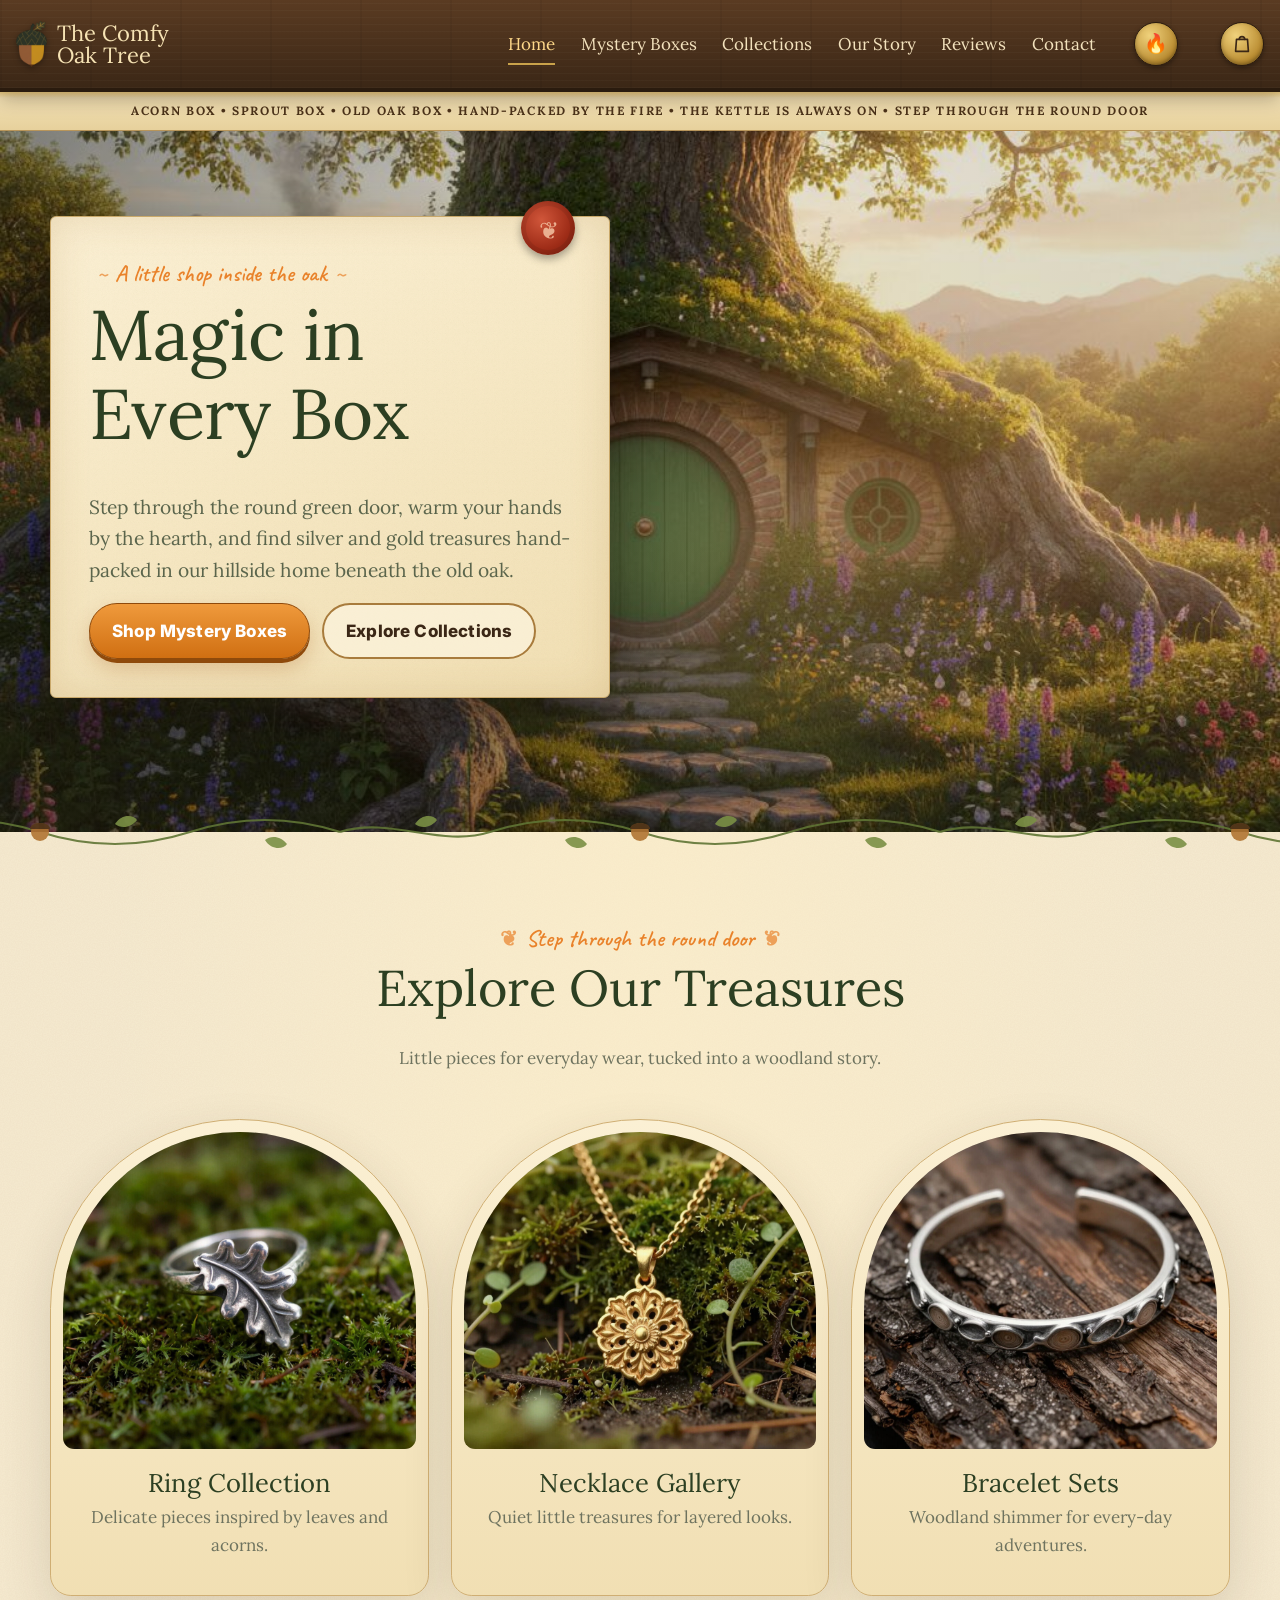
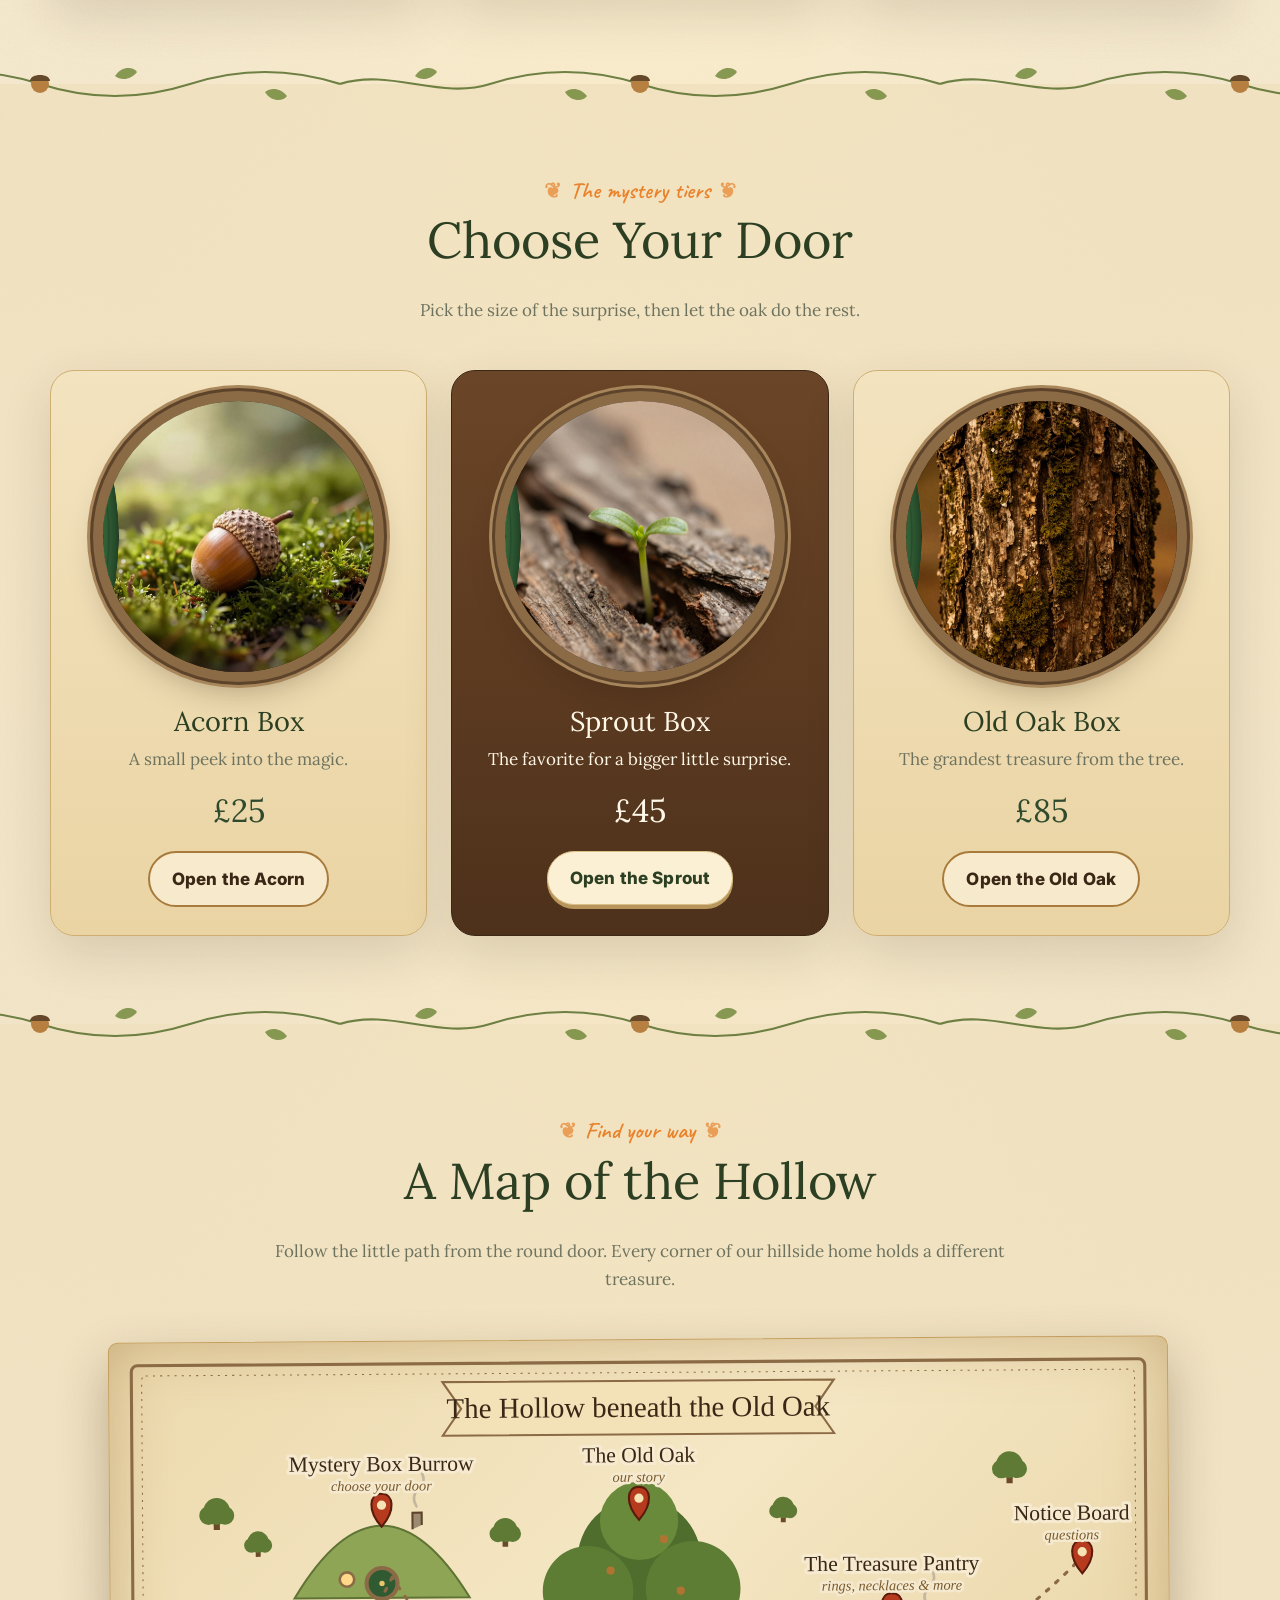
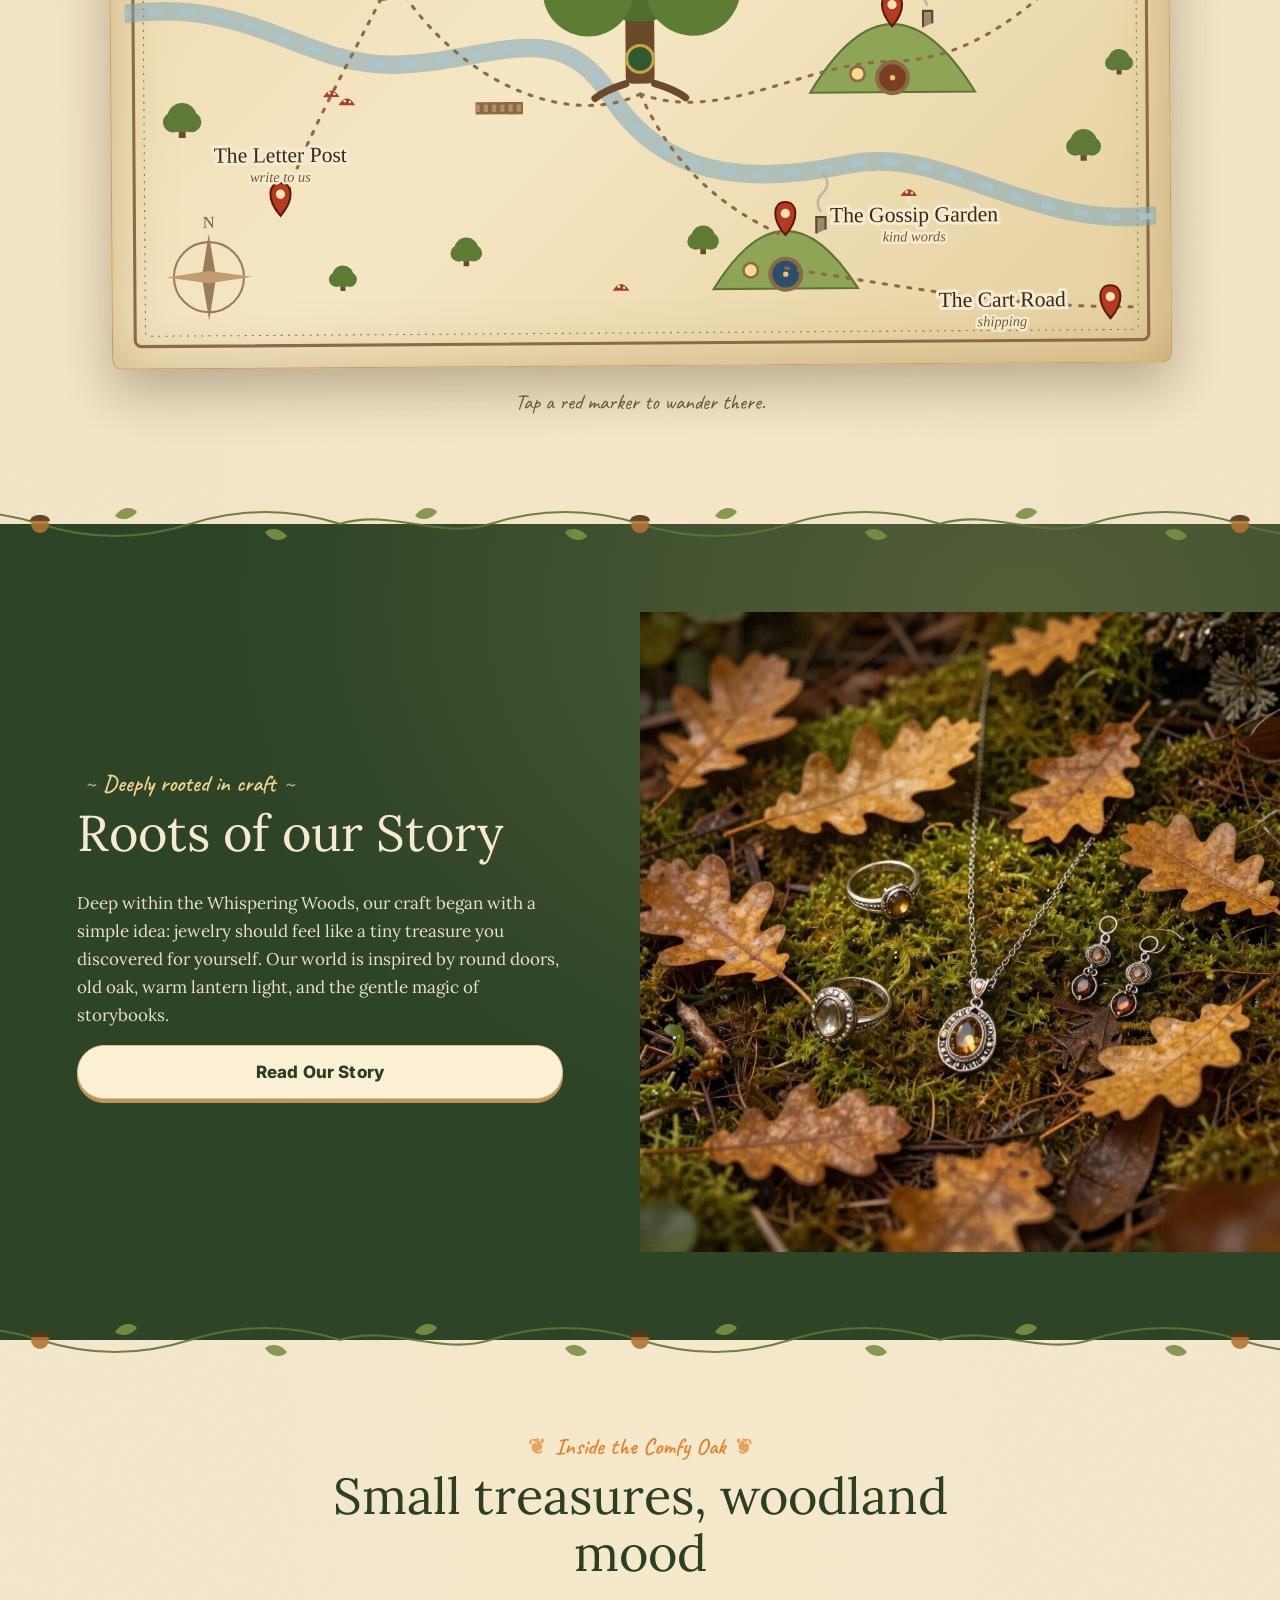
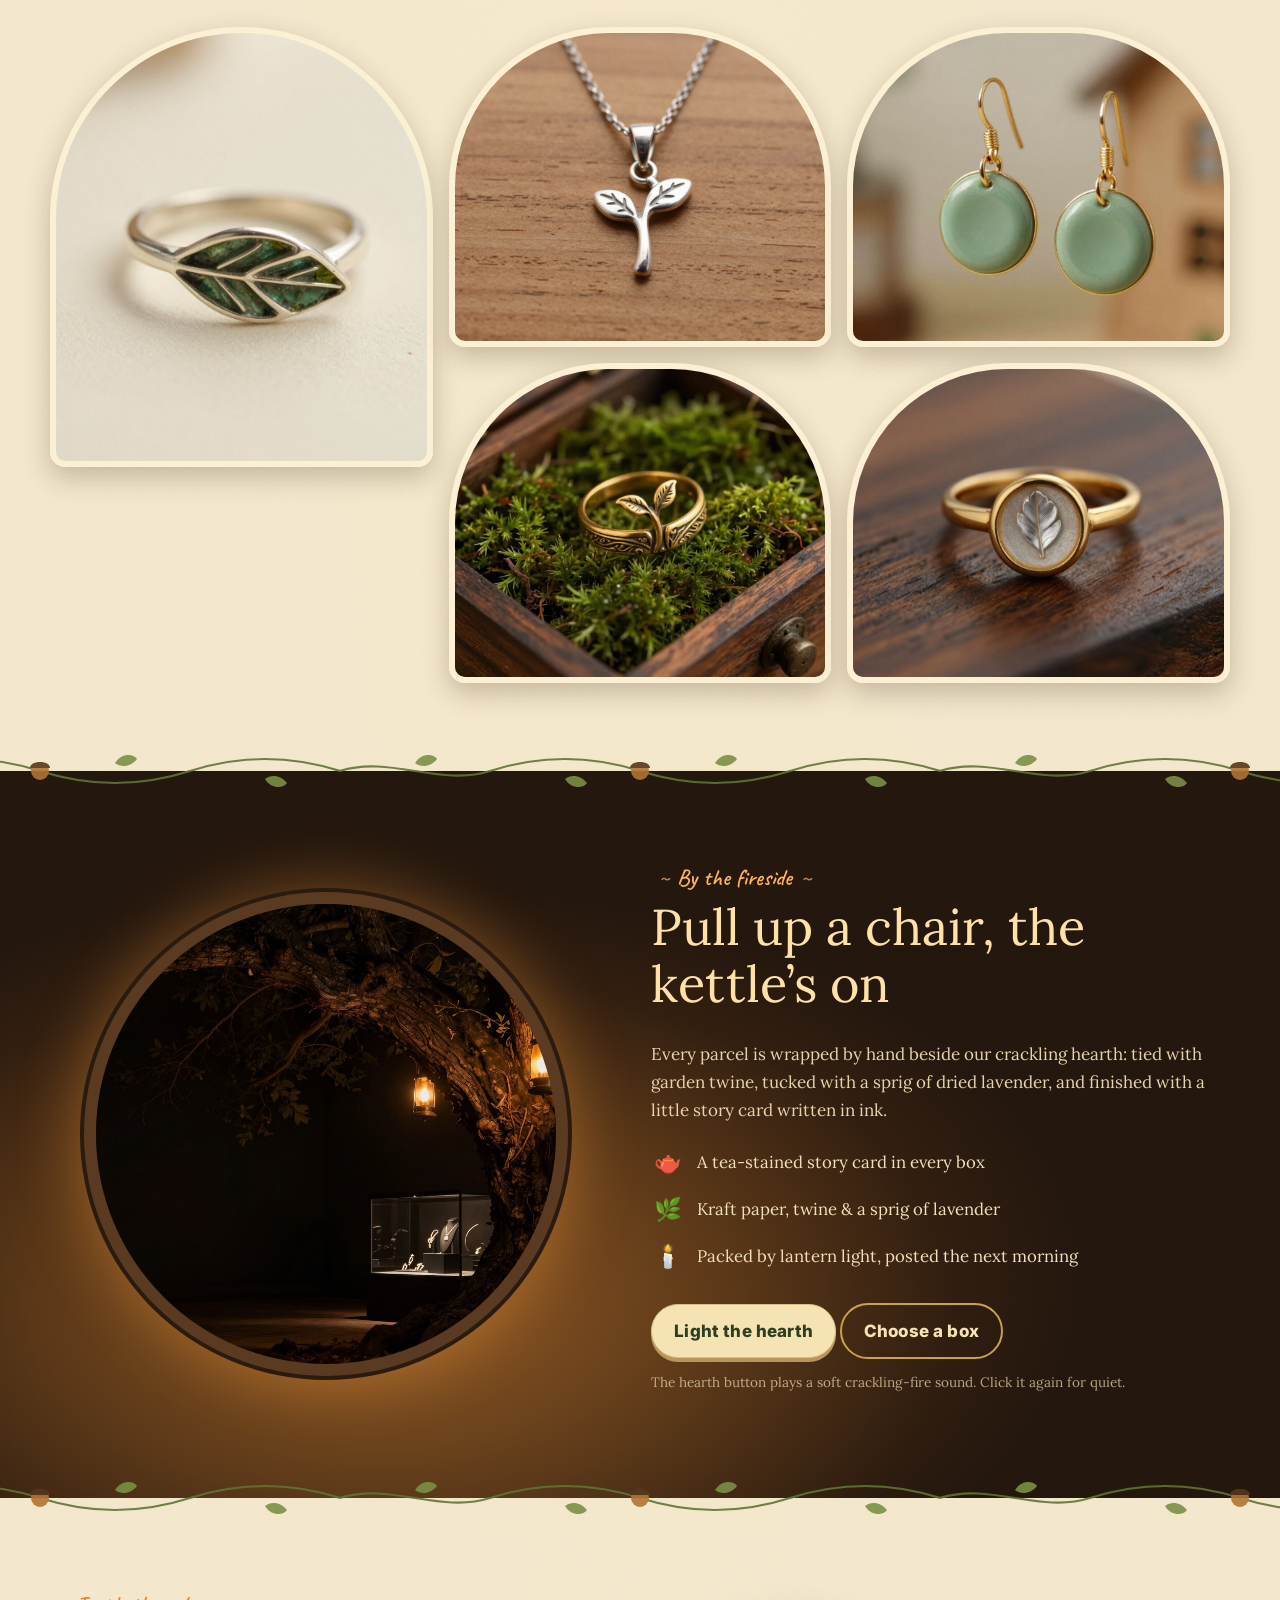
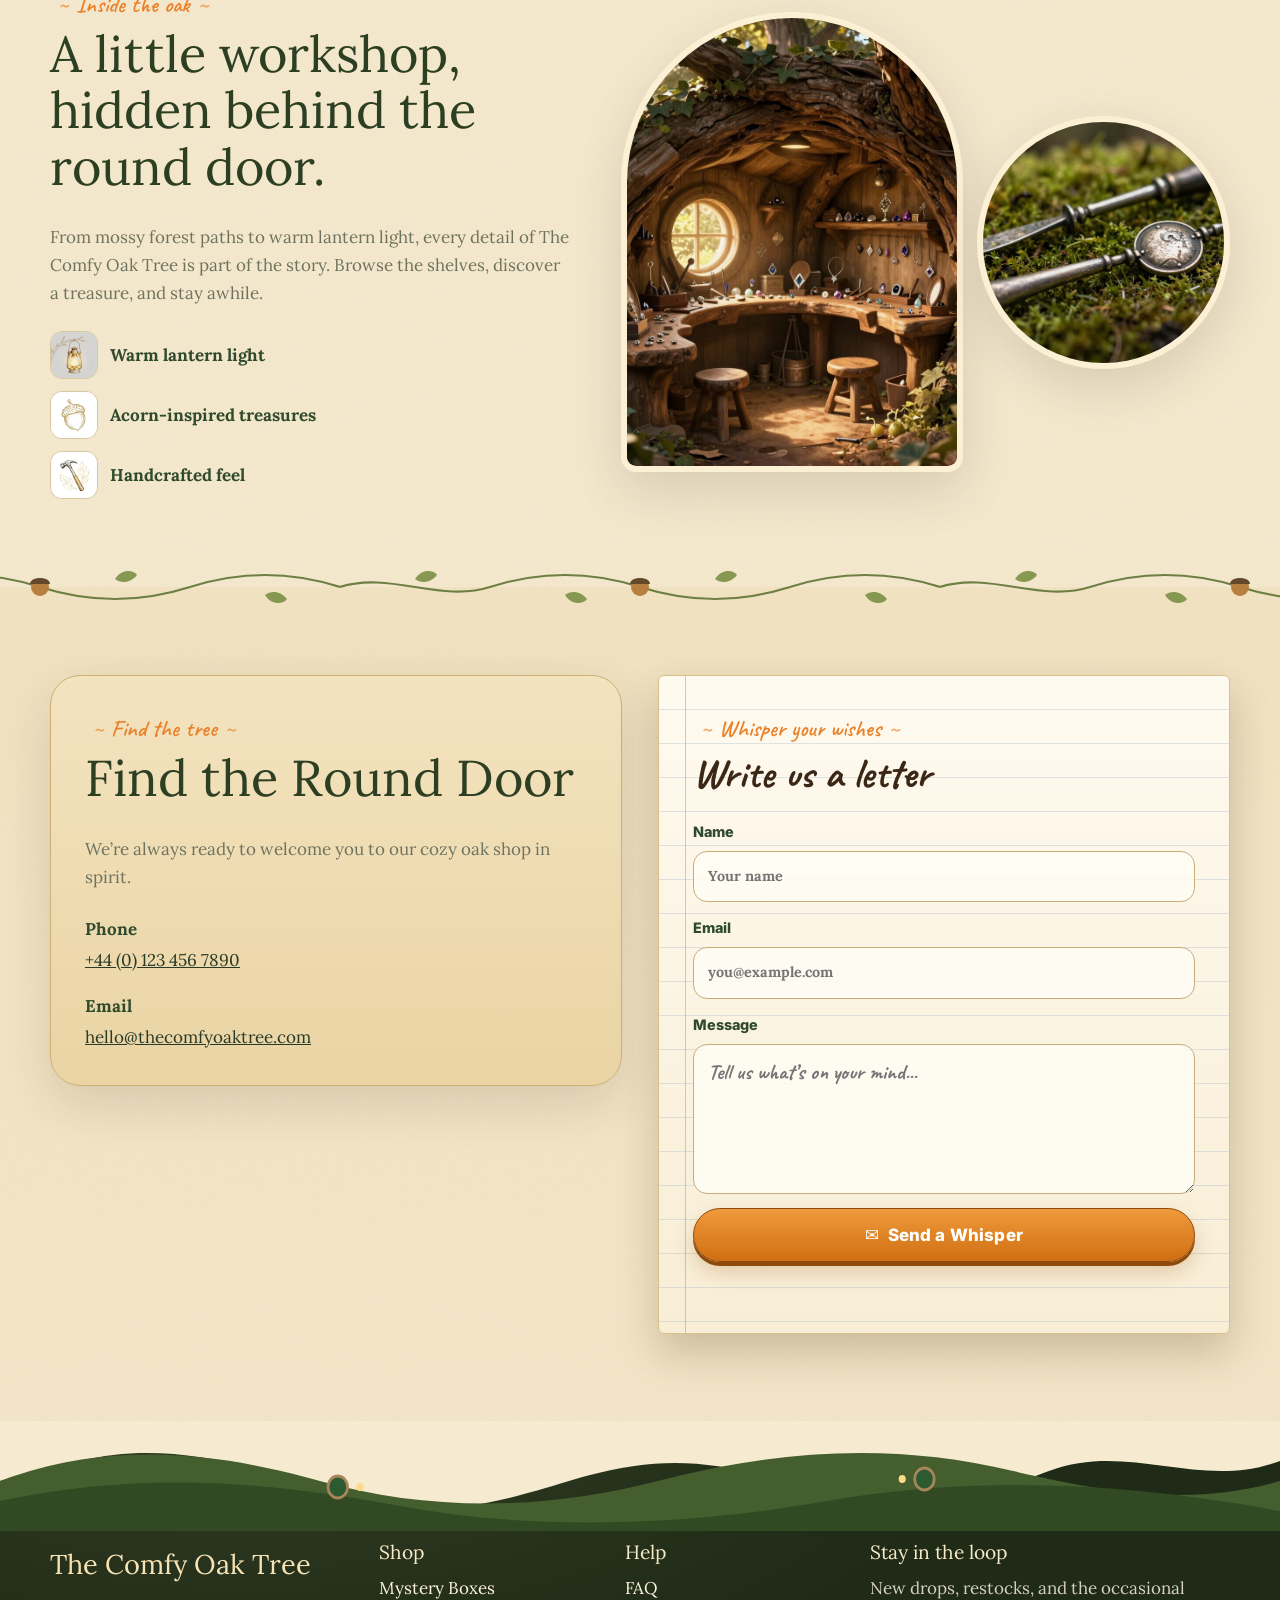
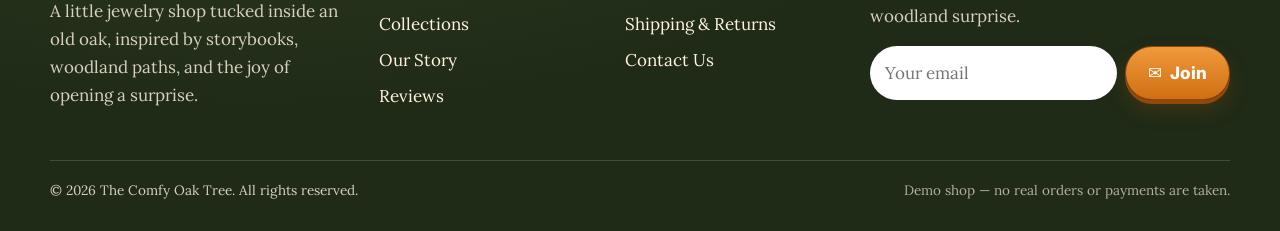
==== commit 89967a0d: "Add files via upload" ====
--- a/index.html
+++ b/index.html
@@ -14,25 +14,59 @@
 <link rel="apple-touch-icon" href="apple-touch-icon.png">
 <link rel="preconnect" href="https://fonts.googleapis.com">
 <link rel="preconnect" href="https://fonts.gstatic.com" crossorigin>
-<link rel="stylesheet" href="https://fonts.googleapis.com/css2?family=Inter:wght@400;500;600;700;800&family=Lora:ital,wght@0,400;0,500;0,600;0,700;1,400&display=swap">
+<link rel="stylesheet" href="https://fonts.googleapis.com/css2?family=Caveat:wght@500;600;700&family=IM+Fell+English:ital@0;1&family=Inter:wght@400;500;600;700;800&family=Lora:ital,wght@0,400;0,500;0,600;0,700;1,400&display=swap">
 <link rel="stylesheet" href="style.css">
+<link rel="stylesheet" href="cozy.css">
 </head>
 <body><a class="skip-link" href="#main">Skip to content</a>
 <header class="site-header"><div class="header-inner">
 <a href="index.html" class="logo" aria-label="The Comfy Oak Tree — home"><img class="logo-mark" src="logo-acorn.png" alt="" width="34" height="50"><span>The Comfy<br>Oak Tree</span></a>
 <nav class="main-nav" aria-label="Main"><a href="index.html" aria-current="page">Home</a><a href="mystery-boxes.html">Mystery Boxes</a><a href="collections.html">Collections</a><a href="about.html">Our Story</a><a href="reviews.html">Reviews</a><a href="contact.html">Contact</a></nav>
-<button class="cart-btn" type="button" data-cart-open aria-label="Open basket"><svg viewBox="0 0 24 24" width="22" height="22" aria-hidden="true" fill="none" stroke="currentColor" stroke-width="1.8" stroke-linecap="round" stroke-linejoin="round"><path d="M6 7h12l1 13H5L6 7Z"/><path d="M9 7a3 3 0 0 1 6 0"/></svg><span class="cart-count" data-cart-count hidden>0</span></button>
+<button class="hearth-btn" type="button" data-hearth aria-pressed="false" aria-label="Crackling fire sound" title="Light the hearth (sound)">🔥</button><button class="cart-btn" type="button" data-cart-open aria-label="Open basket"><svg viewBox="0 0 24 24" width="22" height="22" aria-hidden="true" fill="none" stroke="currentColor" stroke-width="1.8" stroke-linecap="round" stroke-linejoin="round"><path d="M6 7h12l1 13H5L6 7Z"/><path d="M9 7a3 3 0 0 1 6 0"/></svg><span class="cart-count" data-cart-count hidden>0</span></button>
 <button class="menu-toggle" type="button" aria-label="Open menu" aria-expanded="false"><span></span></button>
-</div></header><main id="main"><section class="hero"><div class="hero-running-text">ACORN BOX • SPROUT BOX • OLD OAK BOX • HAND-PACKED TREASURES • STEP THROUGH THE ROUND DOOR</div><div class="hero-content"><div class="hero-card"><div class="eyebrow">A little shop inside the oak</div><h1>Magic in Every Box</h1><p>Discover enchanted silver and gold treasures from a cozy, storybook tree-house world.</p><div class="hero-actions"><a class="btn btn-primary" href="mystery-boxes.html">Shop Mystery Boxes</a><a class="btn btn-secondary" href="collections.html">Explore Collections</a></div></div></div></section>
-<section class="section"><div class="container"><div class="section-head"><div class="eyebrow">Step through the round door</div><h2>Explore Our Treasures</h2><p>Little pieces for everyday wear, tucked into a woodland story.</p></div><div class="category-grid"><a class="category-card" href="collections.html#rings"><img src="2.jpg" alt="Ring collection"><div class="category-copy"><h3>Ring Collection</h3><p>Delicate pieces inspired by leaves and acorns.</p></div></a><a class="category-card" href="collections.html#necklaces"><img src="3.jpg" alt="Necklace gallery"><div class="category-copy"><h3>Necklace Gallery</h3><p>Quiet little treasures for layered looks.</p></div></a><a class="category-card" href="collections.html#bracelets"><img src="4.jpg" alt="Bracelet sets"><div class="category-copy"><h3>Bracelet Sets</h3><p>Woodland shimmer for every-day adventures.</p></div></a></div></div></section>
-<section class="section alt"><div class="container"><div class="section-head"><div class="eyebrow">The mystery tiers</div><h2>Choose Your Door</h2><p>Pick the size of the surprise, then let the oak do the rest.</p></div><div class="tiers-grid"><article class="tier-card"><img src="5.jpg" alt="Acorn Box"><div class="tier-body"><h3>Acorn Box</h3><p>A small peek into the magic.</p><div class="tier-price">£25</div><a class="btn btn-secondary" href="mystery-boxes.html#acorn">Open the Acorn</a></div></article><article class="tier-card featured"><img src="6.jpg" alt="Sprout Box"><div class="tier-body"><h3>Sprout Box</h3><p>The favorite for a bigger little surprise.</p><div class="tier-price">£45</div><a class="btn btn-light" href="mystery-boxes.html#sprout">Open the Sprout</a></div></article><article class="tier-card"><img src="7.jpg" alt="Old Oak Box"><div class="tier-body"><h3>Old Oak Box</h3><p>The grandest treasure from the tree.</p><div class="tier-price">£85</div><a class="btn btn-secondary" href="mystery-boxes.html#old-oak">Open the Old Oak</a></div></article></div></div></section>
-<section class="section green"><div class="split"><div class="split-copy"><div class="eyebrow" style="color:#f3d28b">Deeply rooted in craft</div><h2>Roots of our Story</h2><p style="color:#e8e0cd">Deep within the Whispering Woods, our craft began with a simple idea: jewelry should feel like a tiny treasure you discovered for yourself. Our world is inspired by round doors, old oak, warm lantern light, and the gentle magic of storybooks.</p><a class="btn btn-light" href="about.html">Read Our Story</a></div><div class="split-media"><img src="8.jpg" alt="Jewelry in a woodland setting"></div></div></section>
-<section class="section"><div class="container"><div class="section-head"><div class="eyebrow">Inside the Comfy Oak</div><h2>Small treasures, woodland mood</h2></div><div class="gallery"><img class="tall" src="9.jpg" alt="Silver ring with a green enamel leaf" loading="lazy"><img src="10.jpg" alt="Silver sprout necklace" loading="lazy"><img src="20.jpg" alt="Sage green drop earrings" loading="lazy"><img src="25.jpg" alt="Gold ring nestled in moss in a carved box" loading="lazy"><img src="18.jpg" alt="Gold signet ring with a silver leaf" loading="lazy"></div></div></section>
-<section class="section woodland-showcase"><div class="container"><div class="showcase-grid"><div class="showcase-copy"><div class="eyebrow">Inside the oak</div><h2>A little workshop, hidden behind the round door.</h2><p>From mossy forest paths to warm lantern light, every detail of The Comfy Oak Tree is part of the story. Browse the shelves, discover a treasure, and stay awhile.</p><div class="mini-features"><span><img src="lantern-illustration.jpg" alt="Lantern illustration">Warm lantern light</span><span><img src="acorn-illustration.jpg" alt="Acorn illustration">Acorn-inspired treasures</span><span><img src="hammer-illustration.jpg" alt="Crafting illustration">Handcrafted feel</span></div></div><div class="showcase-images"><img src="23.jpg" alt="Jewelry workshop inside an oak tree"><img src="forest-tools.jpg" alt="Woodland crafting tools on moss"></div></div></div></section>
-<section class="section alt"><div class="container"><div class="contact-grid"><div class="contact-panel"><div class="eyebrow">Find the tree</div><h2>Visit Our Tree</h2><p>We’re always ready to welcome you to our cozy oak shop in spirit.</p><div class="contact-details"><div class="detail"><strong>Phone</strong><a href="tel:+4401234567890" data-shop-link="phone"><span data-shop="phone">+44 (0) 123 456 7890</span></a></div><div class="detail"><strong>Email</strong><a href="mailto:hello@thecomfyoaktree.com">hello@thecomfyoaktree.com</a></div></div></div><div class="form-panel"><div class="eyebrow">Whisper your wishes</div><h2>Get in touch</h2><form class="form-grid" data-form="contact" novalidate><div class="field"><label>Name<input name="name" required placeholder="Your name"></label></div><div class="field"><label>Email<input type="email" name="email" required placeholder="you@example.com"></label></div><div class="field"><label>Message<textarea name="message" required placeholder="Tell us what’s on your mind..."></textarea></label></div><button class="btn btn-primary" type="submit">Send a Whisper</button><p class="form-status" data-form-status role="status" aria-live="polite"></p></form></div></div></div></section></main><footer class="site-footer"><div class="container footer-inner"><div><div class="footer-logo">The Comfy Oak Tree</div><p style="color:#d7d0bf">A little jewelry shop tucked inside an old oak, inspired by storybooks, woodland paths, and the joy of opening a surprise.</p></div><div><h4>Shop</h4><ul class="footer-links"><li><a href="mystery-boxes.html">Mystery Boxes</a></li><li><a href="collections.html">Collections</a></li><li><a href="about.html">Our Story</a></li><li><a href="reviews.html">Reviews</a></li></ul></div><div><h4>Help</h4><ul class="footer-links"><li><a href="faq.html">FAQ</a></li><li><a href="shipping-returns.html">Shipping &amp; Returns</a></li><li><a href="contact.html">Contact Us</a></li></ul></div><div><h4>Stay in the loop</h4><p style="color:#d7d0bf">New drops, restocks, and the occasional woodland surprise.</p><form class="newsletter" data-form="newsletter" novalidate><input type="email" name="email" placeholder="Your email" aria-label="Your email" required autocomplete="email"><button class="btn btn-primary" type="submit">Join</button></form><p class="form-status" data-form-status role="status" aria-live="polite"></p></div></div><div class="container footer-bottom"><span>© <span data-year>2026</span> The Comfy Oak Tree. All rights reserved.</span><span class="demo-flag">Demo shop — no real orders or payments are taken.</span></div></footer>
+</div></header><main id="main"><section class="hero"><div class="fireflies" aria-hidden="true"></div><div class="hero-running-text">ACORN BOX • SPROUT BOX • OLD OAK BOX • HAND-PACKED BY THE FIRE • THE KETTLE IS ALWAYS ON • STEP THROUGH THE ROUND DOOR</div><div class="hero-content"><div class="hero-card"><div class="eyebrow">A little shop inside the oak</div><h1>Magic in Every Box</h1><p>Step through the round green door, warm your hands by the hearth, and find silver and gold treasures hand-packed in our hillside home beneath the old oak.</p><div class="hero-actions"><a class="btn btn-primary" href="mystery-boxes.html">Shop Mystery Boxes</a><a class="btn btn-secondary" href="collections.html">Explore Collections</a></div></div></div></section><div class="vine" aria-hidden="true"></div><section class="section"><div class="container"><div class="section-head"><div class="eyebrow">Step through the round door</div><h2>Explore Our Treasures</h2><p>Little pieces for everyday wear, tucked into a woodland story.</p></div><div class="category-grid"><a class="category-card" href="collections.html#rings"><img src="2.jpg" alt="Ring collection"><div class="category-copy"><h3>Ring Collection</h3><p>Delicate pieces inspired by leaves and acorns.</p></div></a><a class="category-card" href="collections.html#necklaces"><img src="3.jpg" alt="Necklace gallery"><div class="category-copy"><h3>Necklace Gallery</h3><p>Quiet little treasures for layered looks.</p></div></a><a class="category-card" href="collections.html#bracelets"><img src="4.jpg" alt="Bracelet sets"><div class="category-copy"><h3>Bracelet Sets</h3><p>Woodland shimmer for every-day adventures.</p></div></a></div></div></section><div class="vine" aria-hidden="true"></div><section class="section alt"><div class="container"><div class="section-head"><div class="eyebrow">The mystery tiers</div><h2>Choose Your Door</h2><p>Pick the size of the surprise, then let the oak do the rest.</p></div><div class="tiers-grid"><article class="tier-card"><div class="door-frame" tabindex="0" aria-label="Round door — open to peek inside"><img loading="lazy" src="5.jpg" alt="Acorn Box"><div class="door" aria-hidden="true"></div></div><div class="tier-body"><h3>Acorn Box</h3><p>A small peek into the magic.</p><div class="tier-price">£25</div><a class="btn btn-secondary" href="mystery-boxes.html#acorn">Open the Acorn</a></div></article><article class="tier-card featured"><div class="door-frame" tabindex="0" aria-label="Round door — open to peek inside"><img loading="lazy" src="6.jpg" alt="Sprout Box"><div class="door" aria-hidden="true"></div></div><div class="tier-body"><h3>Sprout Box</h3><p>The favorite for a bigger little surprise.</p><div class="tier-price">£45</div><a class="btn btn-light" href="mystery-boxes.html#sprout">Open the Sprout</a></div></article><article class="tier-card"><div class="door-frame" tabindex="0" aria-label="Round door — open to peek inside"><img loading="lazy" src="7.jpg" alt="Old Oak Box"><div class="door" aria-hidden="true"></div></div><div class="tier-body"><h3>Old Oak Box</h3><p>The grandest treasure from the tree.</p><div class="tier-price">£85</div><a class="btn btn-secondary" href="mystery-boxes.html#old-oak">Open the Old Oak</a></div></article></div></div></section><div class="vine" aria-hidden="true"></div><section class="section alt" id="map"><div class="container"><div class="section-head"><div class="eyebrow">Find your way</div><h2>A Map of the Hollow</h2><p>Follow the little path from the round door. Every corner of our hillside home holds a different treasure.</p></div>
+<div class="map-wrap"><svg viewBox="0 0 1000 580" role="img" aria-labelledby="mapTitle">
+<title id="mapTitle">Storybook map of the Hollow beneath the Old Oak, with links to each part of the shop</title>
+<rect x="8" y="8" width="984" height="564" rx="6" fill="none" stroke="#8b6a46" stroke-width="3"/>
+<rect x="18" y="18" width="964" height="544" rx="4" fill="none" stroke="#8b6a46" stroke-width="1" stroke-dasharray="2 5"/>
+<path d="M-10 250 C120 230 170 300 260 300 S420 250 470 330 S600 420 700 400 S880 470 1010 450" fill="none" stroke="#7fa6b8" stroke-width="18" stroke-linecap="round" opacity=".55"/>
+<path d="M-10 250 C120 230 170 300 260 300 S420 250 470 330 S600 420 700 400 S880 470 1010 450" fill="none" stroke="#a9c6d1" stroke-width="6" stroke-dasharray="14 18" opacity=".8"/>
+<path d="M340 343 h46" stroke="#8b6a46" stroke-width="12"/><path d="M340 343 h46" stroke="#b99063" stroke-width="7" stroke-dasharray="4 4"/>
+<g transform="translate(90 150) scale(1)"><rect x="-3" y="4" width="6" height="14" fill="#6b4a2a"/><circle r="13" fill="#5f7a34"/><circle cx="-8" cy="4" r="9" fill="#5f7a34"/><circle cx="8" cy="4" r="9" fill="#5f7a34"/></g><g transform="translate(130 180) scale(0.8)"><rect x="-3" y="4" width="6" height="14" fill="#6b4a2a"/><circle r="13" fill="#5f7a34"/><circle cx="-8" cy="4" r="9" fill="#5f7a34"/><circle cx="8" cy="4" r="9" fill="#5f7a34"/></g><g transform="translate(55 350) scale(1.1)"><rect x="-3" y="4" width="6" height="14" fill="#6b4a2a"/><circle r="13" fill="#5f7a34"/><circle cx="-8" cy="4" r="9" fill="#5f7a34"/><circle cx="8" cy="4" r="9" fill="#5f7a34"/></g><g transform="translate(210 505) scale(0.8)"><rect x="-3" y="4" width="6" height="14" fill="#6b4a2a"/><circle r="13" fill="#5f7a34"/><circle cx="-8" cy="4" r="9" fill="#5f7a34"/><circle cx="8" cy="4" r="9" fill="#5f7a34"/></g><g transform="translate(860 110) scale(1)"><rect x="-3" y="4" width="6" height="14" fill="#6b4a2a"/><circle r="13" fill="#5f7a34"/><circle cx="-8" cy="4" r="9" fill="#5f7a34"/><circle cx="8" cy="4" r="9" fill="#5f7a34"/></g><g transform="translate(965 300) scale(0.8)"><rect x="-3" y="4" width="6" height="14" fill="#6b4a2a"/><circle r="13" fill="#5f7a34"/><circle cx="-8" cy="4" r="9" fill="#5f7a34"/><circle cx="8" cy="4" r="9" fill="#5f7a34"/></g><g transform="translate(930 380) scale(1)"><rect x="-3" y="4" width="6" height="14" fill="#6b4a2a"/><circle r="13" fill="#5f7a34"/><circle cx="-8" cy="4" r="9" fill="#5f7a34"/><circle cx="8" cy="4" r="9" fill="#5f7a34"/></g><g transform="translate(560 470) scale(0.9)"><rect x="-3" y="4" width="6" height="14" fill="#6b4a2a"/><circle r="13" fill="#5f7a34"/><circle cx="-8" cy="4" r="9" fill="#5f7a34"/><circle cx="8" cy="4" r="9" fill="#5f7a34"/></g><g transform="translate(600 505) scale(0.7)"><rect x="-3" y="4" width="6" height="14" fill="#6b4a2a"/><circle r="13" fill="#5f7a34"/><circle cx="-8" cy="4" r="9" fill="#5f7a34"/><circle cx="8" cy="4" r="9" fill="#5f7a34"/></g><g transform="translate(330 480) scale(0.9)"><rect x="-3" y="4" width="6" height="14" fill="#6b4a2a"/><circle r="13" fill="#5f7a34"/><circle cx="-8" cy="4" r="9" fill="#5f7a34"/><circle cx="8" cy="4" r="9" fill="#5f7a34"/></g><g transform="translate(640 150) scale(0.8)"><rect x="-3" y="4" width="6" height="14" fill="#6b4a2a"/><circle r="13" fill="#5f7a34"/><circle cx="-8" cy="4" r="9" fill="#5f7a34"/><circle cx="8" cy="4" r="9" fill="#5f7a34"/></g><g transform="translate(370 170) scale(0.9)"><rect x="-3" y="4" width="6" height="14" fill="#6b4a2a"/><circle r="13" fill="#5f7a34"/><circle cx="-8" cy="4" r="9" fill="#5f7a34"/><circle cx="8" cy="4" r="9" fill="#5f7a34"/></g><g transform="translate(200 330)"><rect x="-2" y="0" width="4" height="8" fill="#efe2c4"/><path d="M-8 1 Q0 -12 8 1Z" fill="#b63a1d"/><circle cx="-2" cy="-3" r="1.4" fill="#fff"/><circle cx="3" cy="-2" r="1.2" fill="#fff"/></g><g transform="translate(215 338)"><rect x="-2" y="0" width="4" height="8" fill="#efe2c4"/><path d="M-8 1 Q0 -12 8 1Z" fill="#b63a1d"/><circle cx="-2" cy="-3" r="1.4" fill="#fff"/><circle cx="3" cy="-2" r="1.2" fill="#fff"/></g><g transform="translate(760 430)"><rect x="-2" y="0" width="4" height="8" fill="#efe2c4"/><path d="M-8 1 Q0 -12 8 1Z" fill="#b63a1d"/><circle cx="-2" cy="-3" r="1.4" fill="#fff"/><circle cx="3" cy="-2" r="1.2" fill="#fff"/></g><g transform="translate(480 520)"><rect x="-2" y="0" width="4" height="8" fill="#efe2c4"/><path d="M-8 1 Q0 -12 8 1Z" fill="#b63a1d"/><circle cx="-2" cy="-3" r="1.4" fill="#fff"/><circle cx="3" cy="-2" r="1.2" fill="#fff"/></g>
+<path d="M165.0 235 Q250 95 335.0 235 Z" fill="#8fa556" stroke="#5f7434" stroke-width="2"/><circle cx="250" cy="221" r="15" fill="#2f5a32" stroke="#8b6a46" stroke-width="4"/><circle cx="250" cy="221" r="2.6" fill="#e8c46a"/><circle cx="216" cy="217" r="7" fill="#ffd98a" stroke="#8b6a46" stroke-width="2.5"/><path d="M280 168.5 v-16 h9 v12" fill="#9c8a70" stroke="#5d4329" stroke-width="2"/><path d="M284 146.5 q-6 -10 3 -18 q8 -8 0 -18" fill="none" stroke="#b9ad98" stroke-width="2.5" stroke-linecap="round" opacity=".8"/>
+<path d="M665.0 330 Q745 198 825.0 330 Z" fill="#8fa556" stroke="#5f7434" stroke-width="2"/><circle cx="745" cy="316" r="15" fill="#7a3e23" stroke="#8b6a46" stroke-width="4"/><circle cx="745" cy="316" r="2.6" fill="#e8c46a"/><circle cx="711" cy="312" r="7" fill="#ffd98a" stroke="#8b6a46" stroke-width="2.5"/><path d="M775 267.3 v-16 h9 v12" fill="#9c8a70" stroke="#5d4329" stroke-width="2"/><path d="M779 245.3 q-6 -10 3 -18 q8 -8 0 -18" fill="none" stroke="#b9ad98" stroke-width="2.5" stroke-linecap="round" opacity=".8"/>
+<path d="M570.0 520 Q640 408 710.0 520 Z" fill="#8fa556" stroke="#5f7434" stroke-width="2"/><circle cx="640" cy="506" r="15" fill="#2b4f6b" stroke="#8b6a46" stroke-width="4"/><circle cx="640" cy="506" r="2.6" fill="#e8c46a"/><circle cx="606" cy="502" r="7" fill="#ffd98a" stroke="#8b6a46" stroke-width="2.5"/><path d="M670 466.8 v-16 h9 v12" fill="#9c8a70" stroke="#5d4329" stroke-width="2"/><path d="M674 444.8 q-6 -10 3 -18 q8 -8 0 -18" fill="none" stroke="#b9ad98" stroke-width="2.5" stroke-linecap="round" opacity=".8"/>
+<g transform="translate(500 250)">
+  <rect x="-14" y="-10" width="28" height="80" rx="6" fill="#6b4a2a"/>
+  <path d="M-14 70 q-20 6 -30 14 M14 70 q20 6 30 14" stroke="#6b4a2a" stroke-width="7" fill="none" stroke-linecap="round"/>
+  <circle cy="-50" r="60" fill="#4f6d2c"/><circle cx="-50" cy="-20" r="44" fill="#5d7c34"/><circle cx="52" cy="-22" r="46" fill="#5d7c34"/><circle cx="0" cy="-88" r="38" fill="#6a8a3b"/>
+  <circle cx="0" cy="46" r="13" fill="#2f5a32" stroke="#c9a24a" stroke-width="3"/>
+  <circle cx="-28" cy="-40" r="4" fill="#b07432"/><circle cx="24" cy="-70" r="4" fill="#b07432"/><circle cx="40" cy="-20" r="4" fill="#b07432"/>
+</g>
+<path d="M500 330 C440 360 330 330 260 215 M500 330 C580 360 660 300 745 300 M500 330 C540 420 600 450 640 470 M260 215 C200 330 170 380 150 445 M745 300 C820 300 880 250 930 200 M640 500 C760 520 860 540 980 540"
+  fill="none" stroke="#8b6a46" stroke-width="3" stroke-dasharray="3 9" stroke-linecap="round"/>
+<g transform="translate(80 505)" opacity=".85"><circle r="34" fill="none" stroke="#8b6a46" stroke-width="2"/><path d="M0 -42 L7 0 L0 42 L-7 0Z" fill="#8b6a46"/><path d="M-42 0 L0 -6 L42 0 L0 6Z" fill="#b99063"/><text y="-48" text-anchor="middle" font-size="16" fill="#5d4329" font-family="IM Fell English, Georgia, serif">N</text></g>
+<g transform="translate(500 52)"><path d="M-190 -26 h380 l-18 26 l18 26 h-380 l18 -26z" fill="#f3e2b8" stroke="#8b6a46" stroke-width="2"/>
+<text y="9" text-anchor="middle" font-size="28" fill="#3b2716" font-family="IM Fell English, Georgia, serif">The Hollow beneath the Old Oak</text></g>
+<a class="map-pin" href="about.html" aria-label="The Old Oak — our story"><circle class="halo" cx="500" cy="145" r="30" fill="#e9822a"/><path d="M500 161 C486 145 488 129 500 129 C512 129 514 145 500 161Z" fill="#b63a1d" stroke="#5a1a0c" stroke-width="2"/><circle cx="500" cy="140" r="4.5" fill="#f6e3b4"/><text class="lbl" x="500" y="105" text-anchor="middle" font-size="21" fill="#3b2716" stroke="#f6ead0" stroke-width="6" paint-order="stroke" stroke-linejoin="round">The Old Oak</text><text x="500" y="124" text-anchor="middle" font-size="14" fill="#7a5a2c" font-style="italic" stroke="#f5ead0" stroke-width="5" paint-order="stroke" stroke-linejoin="round">our story</text></a>
+<a class="map-pin" href="mystery-boxes.html" aria-label="Mystery Box Burrow — choose your door"><circle class="halo" cx="250" cy="150" r="30" fill="#e9822a"/><path d="M250 166 C236 150 238 134 250 134 C262 134 264 150 250 166Z" fill="#b63a1d" stroke="#5a1a0c" stroke-width="2"/><circle cx="250" cy="145" r="4.5" fill="#f6e3b4"/><text class="lbl" x="250" y="112" text-anchor="middle" font-size="21" fill="#3b2716" stroke="#f6ead0" stroke-width="6" paint-order="stroke" stroke-linejoin="round">Mystery Box Burrow</text><text x="250" y="131" text-anchor="middle" font-size="14" fill="#7a5a2c" font-style="italic" stroke="#f5ead0" stroke-width="5" paint-order="stroke" stroke-linejoin="round">choose your door</text></a>
+<a class="map-pin" href="collections.html" aria-label="The Treasure Pantry — rings, necklaces &amp; more"><circle class="halo" cx="745" cy="250" r="30" fill="#e9822a"/><path d="M745 266 C731 250 733 234 745 234 C757 234 759 250 745 266Z" fill="#b63a1d" stroke="#5a1a0c" stroke-width="2"/><circle cx="745" cy="245" r="4.5" fill="#f6e3b4"/><text class="lbl" x="745" y="212" text-anchor="middle" font-size="21" fill="#3b2716" stroke="#f6ead0" stroke-width="6" paint-order="stroke" stroke-linejoin="round">The Treasure Pantry</text><text x="745" y="231" text-anchor="middle" font-size="14" fill="#7a5a2c" font-style="italic" stroke="#f5ead0" stroke-width="5" paint-order="stroke" stroke-linejoin="round">rings, necklaces &amp; more</text></a>
+<a class="map-pin" href="reviews.html" aria-label="The Gossip Garden — kind words"><circle class="halo" cx="640" cy="452" r="30" fill="#e9822a"/><path d="M640 468 C626 452 628 436 640 436 C652 436 654 452 640 468Z" fill="#b63a1d" stroke="#5a1a0c" stroke-width="2"/><circle cx="640" cy="447" r="4.5" fill="#f6e3b4"/><text class="lbl" x="765" y="456" text-anchor="middle" font-size="21" fill="#3b2716" stroke="#f6ead0" stroke-width="6" paint-order="stroke" stroke-linejoin="round">The Gossip Garden</text><text x="765" y="475" text-anchor="middle" font-size="14" fill="#7a5a2c" font-style="italic" stroke="#f5ead0" stroke-width="5" paint-order="stroke" stroke-linejoin="round">kind words</text></a>
+<a class="map-pin" href="contact.html" aria-label="The Letter Post — write to us"><circle class="halo" cx="150" cy="430" r="30" fill="#e9822a"/><path d="M150 446 C136 430 138 414 150 414 C162 414 164 430 150 446Z" fill="#b63a1d" stroke="#5a1a0c" stroke-width="2"/><circle cx="150" cy="425" r="4.5" fill="#f6e3b4"/><text class="lbl" x="150" y="394" text-anchor="middle" font-size="21" fill="#3b2716" stroke="#f6ead0" stroke-width="6" paint-order="stroke" stroke-linejoin="round">The Letter Post</text><text x="150" y="413" text-anchor="middle" font-size="14" fill="#7a5a2c" font-style="italic" stroke="#f5ead0" stroke-width="5" paint-order="stroke" stroke-linejoin="round">write to us</text></a>
+<a class="map-pin" href="faq.html" aria-label="Notice Board — questions"><circle class="halo" cx="930" cy="200" r="30" fill="#e9822a"/><path d="M930 216 C916 200 918 184 930 184 C942 184 944 200 930 216Z" fill="#b63a1d" stroke="#5a1a0c" stroke-width="2"/><circle cx="930" cy="195" r="4.5" fill="#f6e3b4"/><text class="lbl" x="920" y="164" text-anchor="middle" font-size="21" fill="#3b2716" stroke="#f6ead0" stroke-width="6" paint-order="stroke" stroke-linejoin="round">Notice Board</text><text x="920" y="183" text-anchor="middle" font-size="14" fill="#7a5a2c" font-style="italic" stroke="#f5ead0" stroke-width="5" paint-order="stroke" stroke-linejoin="round">questions</text></a>
+<a class="map-pin" href="shipping-returns.html" aria-label="The Cart Road — shipping"><circle class="halo" cx="955" cy="535" r="30" fill="#e9822a"/><path d="M955 551 C941 535 943 519 955 519 C967 519 969 535 955 551Z" fill="#b63a1d" stroke="#5a1a0c" stroke-width="2"/><circle cx="955" cy="530" r="4.5" fill="#f6e3b4"/><text class="lbl" x="850" y="539" text-anchor="middle" font-size="21" fill="#3b2716" stroke="#f6ead0" stroke-width="6" paint-order="stroke" stroke-linejoin="round">The Cart Road</text><text x="850" y="558" text-anchor="middle" font-size="14" fill="#7a5a2c" font-style="italic" stroke="#f5ead0" stroke-width="5" paint-order="stroke" stroke-linejoin="round">shipping</text></a>
+</svg></div><p class="map-note">Tap a red marker to wander there.</p></div></section><div class="vine" aria-hidden="true"></div><section class="section green"><div class="split"><div class="split-copy"><div class="eyebrow" style="color:#f3d28b">Deeply rooted in craft</div><h2>Roots of our Story</h2><p style="color:#e8e0cd">Deep within the Whispering Woods, our craft began with a simple idea: jewelry should feel like a tiny treasure you discovered for yourself. Our world is inspired by round doors, old oak, warm lantern light, and the gentle magic of storybooks.</p><a class="btn btn-light" href="about.html">Read Our Story</a></div><div class="split-media"><img src="8.jpg" alt="Jewelry in a woodland setting"></div></div></section><div class="vine" aria-hidden="true"></div><section class="section"><div class="container"><div class="section-head"><div class="eyebrow">Inside the Comfy Oak</div><h2>Small treasures, woodland mood</h2></div><div class="gallery"><img class="tall" src="9.jpg" alt="Silver ring with a green enamel leaf" loading="lazy"><img src="10.jpg" alt="Silver sprout necklace" loading="lazy"><img src="20.jpg" alt="Sage green drop earrings" loading="lazy"><img src="25.jpg" alt="Gold ring nestled in moss in a carved box" loading="lazy"><img src="18.jpg" alt="Gold signet ring with a silver leaf" loading="lazy"></div></div></section><div class="vine" aria-hidden="true"></div><section class="section hearth" id="hearth"><div class="container hearth-grid">
+<div class="hearth-window"><img src="tree-shop-night.jpg" alt="Lanterns glowing around the old oak at night" loading="lazy"></div>
+<div><div class="eyebrow">By the fireside</div><h2>Pull up a chair, the kettle’s on</h2>
+<p>Every parcel is wrapped by hand beside our crackling hearth: tied with garden twine, tucked with a sprig of dried lavender, and finished with a little story card written in ink.</p>
+<ul class="cozy-list"><li><b>🫖</b>A tea-stained story card in every box</li><li><b>🌿</b>Kraft paper, twine &amp; a sprig of lavender</li><li><b>🕯️</b>Packed by lantern light, posted the next morning</li></ul>
+<button class="btn btn-light" type="button" data-hearth="label" aria-pressed="false">Light the hearth</button> <a class="btn btn-secondary" style="color:#f6e3b4;border-color:#c9a24a;background:transparent" href="mystery-boxes.html">Choose a box</a>
+<p style="font-size:.85rem;margin-top:12px;opacity:.75">The hearth button plays a soft crackling-fire sound. Click it again for quiet.</p></div>
+</div></section><div class="vine" aria-hidden="true"></div><section class="section woodland-showcase"><div class="container"><div class="showcase-grid"><div class="showcase-copy"><div class="eyebrow">Inside the oak</div><h2>A little workshop, hidden behind the round door.</h2><p>From mossy forest paths to warm lantern light, every detail of The Comfy Oak Tree is part of the story. Browse the shelves, discover a treasure, and stay awhile.</p><div class="mini-features"><span><img src="lantern-illustration.jpg" alt="Lantern illustration">Warm lantern light</span><span><img src="acorn-illustration.jpg" alt="Acorn illustration">Acorn-inspired treasures</span><span><img src="hammer-illustration.jpg" alt="Crafting illustration">Handcrafted feel</span></div></div><div class="showcase-images"><img src="23.jpg" alt="Jewelry workshop inside an oak tree"><img src="forest-tools.jpg" alt="Woodland crafting tools on moss"></div></div></div></section><div class="vine" aria-hidden="true"></div><section class="section alt"><div class="container"><div class="contact-grid"><div class="contact-panel"><div class="eyebrow">Find the tree</div><h2>Find the Round Door</h2><p>We’re always ready to welcome you to our cozy oak shop in spirit.</p><div class="contact-details"><div class="detail"><strong>Phone</strong><a href="tel:+4401234567890" data-shop-link="phone"><span data-shop="phone">+44 (0) 123 456 7890</span></a></div><div class="detail"><strong>Email</strong><a href="mailto:hello@thecomfyoaktree.com">hello@thecomfyoaktree.com</a></div></div></div><div class="form-panel"><div class="eyebrow">Whisper your wishes</div><h2>Write us a letter</h2><form class="form-grid" data-form="contact" novalidate><div class="field"><label>Name<input name="name" required placeholder="Your name"></label></div><div class="field"><label>Email<input type="email" name="email" required placeholder="you@example.com"></label></div><div class="field"><label>Message<textarea name="message" required placeholder="Tell us what’s on your mind..."></textarea></label></div><button class="btn btn-primary" type="submit">Send a Whisper</button><p class="form-status" data-form-status role="status" aria-live="polite"></p></form></div></div></div></section></main><footer class="site-footer"><div class="container footer-inner"><div><div class="footer-logo">The Comfy Oak Tree</div><p style="color:#d7d0bf">A little jewelry shop tucked inside an old oak, inspired by storybooks, woodland paths, and the joy of opening a surprise.</p></div><div><h4>Shop</h4><ul class="footer-links"><li><a href="mystery-boxes.html">Mystery Boxes</a></li><li><a href="collections.html">Collections</a></li><li><a href="about.html">Our Story</a></li><li><a href="reviews.html">Reviews</a></li></ul></div><div><h4>Help</h4><ul class="footer-links"><li><a href="faq.html">FAQ</a></li><li><a href="shipping-returns.html">Shipping &amp; Returns</a></li><li><a href="contact.html">Contact Us</a></li></ul></div><div><h4>Stay in the loop</h4><p style="color:#d7d0bf">New drops, restocks, and the occasional woodland surprise.</p><form class="newsletter" data-form="newsletter" novalidate><input type="email" name="email" placeholder="Your email" aria-label="Your email" required autocomplete="email"><button class="btn btn-primary" type="submit">Join</button></form><p class="form-status" data-form-status role="status" aria-live="polite"></p></div></div><div class="container footer-bottom"><span>© <span data-year>2026</span> The Comfy Oak Tree. All rights reserved.</span><span class="demo-flag">Demo shop — no real orders or payments are taken.</span></div></footer>
 <div class="cart-overlay" data-cart-overlay hidden></div>
 <aside class="cart-drawer" data-cart-drawer aria-label="Your basket" aria-hidden="true" tabindex="-1"><div class="cart-head"><h2>Your basket</h2><button class="cart-close" type="button" data-cart-close aria-label="Close basket">×</button></div><div class="cart-ship" data-cart-ship></div><div class="cart-items" data-cart-items></div><div class="cart-foot"><div class="cart-total"><span>Subtotal</span><strong data-cart-subtotal>£0.00</strong></div><a class="btn btn-primary btn-block" href="checkout.html" data-cart-checkout>Checkout</a><button class="btn btn-secondary btn-block" type="button" data-cart-close>Continue shopping</button></div></aside>
 <div class="toast" data-toast role="status" aria-live="polite"></div>
 <script src="script.js"></script>
+<script src="cozy.js"></script>
 </body>
 </html>
--- a/cozy.css
+++ b/cozy.css
@@ -0,0 +1,232 @@
+/* =====================================================================
+   The Comfy Oak Tree — COZY HILLSIDE THEME
+   Storybook layer on top of style.css: parchment, wood, round doors,
+   lantern light, fireflies, hearth.
+   ===================================================================== */
+:root{
+  --parchment:#f6ead0;
+  --parchment-2:#efdfbc;
+  --walnut:#3b2716;
+  --walnut-2:#5a3b22;
+  --door:#2f5a32;
+  --door-2:#3f7442;
+  --brass:#c9a24a;
+  --ember:#e9822a;
+  --hearth:#24170e;
+  --display:"IM Fell English","Lora",Georgia,serif;
+  --hand:"Caveat","Lora",cursive;
+  --serif:"Lora",Georgia,serif;
+  --sans:"Lora",Georgia,serif;
+  --radius:22px;
+}
+body{
+  font-family:var(--serif);
+  background-color:var(--parchment);
+  background-image:
+    radial-gradient(ellipse at 50% 0%,rgba(255,240,200,.55),transparent 60%),
+    url("data:image/svg+xml,%3Csvg xmlns='http://www.w3.org/2000/svg' width='220' height='220'%3E%3Cfilter id='n'%3E%3CfeTurbulence type='fractalNoise' baseFrequency='.85' numOctaves='3' stitchTiles='stitch'/%3E%3CfeColorMatrix values='0 0 0 0 .45 0 0 0 0 .33 0 0 0 0 .18 0 0 0 .09 0'/%3E%3C/filter%3E%3Crect width='100%25' height='100%25' filter='url(%23n)'/%3E%3C/svg%3E");
+}
+h1,h2,h3{font-family:var(--display);font-weight:400;letter-spacing:0;color:#2c3f22}
+h1{letter-spacing:-.01em}
+h3{font-size:1.45rem}
+.btn,.cart-btn,.badge,.pill,.price,.compare-name,.field label,.pref,.cart-total,.radio,.ship-options legend,.summary-row,.toast,.chip-nav a,.qty,.remove{font-family:"Inter",system-ui,sans-serif}
+.eyebrow{font-family:var(--hand);text-transform:none;letter-spacing:0;font-weight:600;font-size:1.45rem;color:var(--ember);margin-bottom:2px}
+.eyebrow::before,.eyebrow::after{content:"~";margin:0 .35em;opacity:.7}
+.section-head .eyebrow::before{content:"❦";margin-right:.4em;font-size:.9em}
+.section-head .eyebrow::after{content:"❦";margin-left:.4em;font-size:.9em;display:inline-block;transform:scaleX(-1)}
+
+/* ---------- Sections: parchment / moss / hearth ---------- */
+.section,.page-hero{background:transparent}
+.section.alt{background:linear-gradient(180deg,rgba(239,223,188,.75),rgba(239,223,188,.35))}
+.section.green{background:#2e4426 radial-gradient(ellipse at 80% 10%,rgba(255,214,140,.18),transparent 55%);color:#f6ead0}
+.page-hero{position:relative;padding-bottom:40px}
+.page-hero h1{font-size:clamp(2.6rem,6vw,4.6rem)}
+.page-hero::after{content:"";display:block;width:min(420px,80%);height:34px;margin:26px auto 0;background:url("data:image/svg+xml,%3Csvg xmlns='http://www.w3.org/2000/svg' viewBox='0 0 420 34'%3E%3Cpath d='M10 17c60-14 110 14 200 0s140-14 200 0' fill='none' stroke='%236b7f3a' stroke-width='2'/%3E%3Cg fill='%236b7f3a'%3E%3Cellipse cx='70' cy='12' rx='9' ry='4' transform='rotate(-25 70 12)'/%3E%3Cellipse cx='130' cy='22' rx='9' ry='4' transform='rotate(25 130 22)'/%3E%3Cellipse cx='290' cy='12' rx='9' ry='4' transform='rotate(-25 290 12)'/%3E%3Cellipse cx='350' cy='22' rx='9' ry='4' transform='rotate(25 350 22)'/%3E%3C/g%3E%3Ccircle cx='210' cy='17' r='8' fill='%23a86a2c'/%3E%3Cpath d='M202 14h16c0-6-16-6-16 0z' fill='%235a3b22'/%3E%3C/svg%3E") center/contain no-repeat}
+
+/* Vine divider between sections */
+.vine{height:46px;margin:-23px 0;position:relative;z-index:3;pointer-events:none;background:url("data:image/svg+xml,%3Csvg xmlns='http://www.w3.org/2000/svg' viewBox='0 0 600 46'%3E%3Cpath d='M0 23c50-16 100 16 150 0s100-16 150 0 100 16 150 0 100-16 150 0' fill='none' stroke='%235f7434' stroke-width='2.2'/%3E%3Cg fill='%237a8f44'%3E%3Cpath d='M75 15c6-10 18-10 22-4-6 8-16 9-22 4z'/%3E%3Cpath d='M225 31c6 10 18 10 22 4-6-8-16-9-22-4z'/%3E%3Cpath d='M375 15c6-10 18-10 22-4-6 8-16 9-22 4z'/%3E%3Cpath d='M525 31c6 10 18 10 22 4-6-8-16-9-22-4z'/%3E%3C/g%3E%3Cg%3E%3Ccircle cx='300' cy='23' r='9' fill='%23b07432'/%3E%3Cpath d='M290 20h20c0-8-20-8-20 0z' fill='%23553719'/%3E%3C/g%3E%3C/svg%3E") center/600px 46px repeat-x;opacity:.9}
+
+/* ---------- Header: wooden beam ---------- */
+.site-header{
+  background:
+    repeating-linear-gradient(90deg,rgba(0,0,0,.05) 0 2px,transparent 2px 90px),
+    repeating-linear-gradient(0deg,rgba(255,255,255,.025) 0 1px,transparent 1px 7px),
+    linear-gradient(180deg,#5a3b22,#3b2716);
+  border-bottom:4px solid #2a1b0e;box-shadow:0 6px 18px rgba(40,25,10,.35);backdrop-filter:none}
+.site-header::after{content:"";position:absolute;left:0;right:0;bottom:-10px;height:6px;background:linear-gradient(180deg,rgba(201,162,74,.55),transparent)}
+.logo{color:#f6e3b4;font-family:var(--display);font-weight:400;font-size:22px}
+.logo-mark{filter:drop-shadow(0 2px 3px rgba(0,0,0,.35))}
+.main-nav a{color:#f3e2bd;font-family:var(--display);font-size:17px}
+.main-nav a::after{background:var(--brass);height:2px}
+.main-nav a[aria-current="page"]{color:#ffd98a}
+.cart-btn,.hearth-btn,.menu-toggle{background:radial-gradient(circle at 35% 30%,#f0d27c,#b98b30 70%,#7d5a18);border:1px solid #2a1b0e;color:#3b2716;border-radius:50%;width:44px;height:44px;box-shadow:inset 0 -2px 4px rgba(0,0,0,.3),0 2px 5px rgba(0,0,0,.35)}
+.menu-toggle span,.menu-toggle span::before,.menu-toggle span::after{background:#3b2716}
+.cart-btn:hover,.hearth-btn:hover{filter:brightness(1.1);background:radial-gradient(circle at 35% 30%,#f7de95,#c99a3a 70%,#86621d)}
+.hearth-btn{margin-left:14px;display:inline-grid;place-items:center;cursor:pointer;font-size:19px;padding:0}
+.hearth-btn[aria-pressed="true"]{box-shadow:0 0 0 3px rgba(233,130,42,.55),0 0 22px rgba(233,130,42,.8)}
+.cart-count{border-color:#3b2716;background:#b63a1d}
+@media (max-width:860px){
+  .main-nav{background:linear-gradient(180deg,#4a3019,#3b2716);border-color:#2a1b0e}
+  .main-nav a{border-bottom-color:rgba(243,226,189,.15)}
+  .hearth-btn{margin-left:auto}.cart-btn{margin-left:10px}
+}
+
+/* ---------- Hero: lantern glow + fireflies ---------- */
+.hero{background-image:url("tree-door.jpg")}
+.hero::after{background:
+  radial-gradient(ellipse at 62% 62%,rgba(255,196,110,.28),transparent 38%),
+  linear-gradient(90deg,rgba(30,22,10,.45) 0%,rgba(30,22,10,.08) 55%,rgba(30,22,10,.18) 100%),
+  linear-gradient(0deg,rgba(30,20,8,.35),transparent 40%)}
+.hero-running-text{background:linear-gradient(180deg,#f3e2b8,#e7d19c);color:#4b3219;font-family:var(--display);letter-spacing:.14em;border-bottom:1px solid #b8955a}
+.hero-card{background:
+  url("data:image/svg+xml,%3Csvg xmlns='http://www.w3.org/2000/svg' width='160' height='160'%3E%3Cfilter id='n'%3E%3CfeTurbulence baseFrequency='.9' numOctaves='2'/%3E%3CfeColorMatrix values='0 0 0 0 .5 0 0 0 0 .38 0 0 0 0 .2 0 0 0 .08 0'/%3E%3C/filter%3E%3Crect width='100%25' height='100%25' filter='url(%23n)'/%3E%3C/svg%3E"),
+  linear-gradient(160deg,#fbf0d4,#f1dfb3);
+  border:1px solid #c9a86a;border-radius:6px 6px 6px 6px;box-shadow:0 30px 60px rgba(20,12,4,.45),inset 0 0 40px rgba(160,110,40,.18);position:relative;backdrop-filter:none}
+.hero-card::before{content:"";position:absolute;top:-16px;right:34px;width:54px;height:54px;border-radius:50%;
+  background:radial-gradient(circle at 38% 35%,#d0563a,#9e2c17 60%,#6e1b0c);box-shadow:0 4px 8px rgba(0,0,0,.35),inset 0 0 0 5px rgba(0,0,0,.08)}
+.hero-card::after{content:"❦";position:absolute;top:-6px;right:50px;font-size:24px;color:#f3c3a3;opacity:.85}
+.hero-card h1{font-family:var(--display);font-weight:400}
+.fireflies{position:absolute;inset:0;z-index:1;pointer-events:none;overflow:hidden}
+.fireflies i{position:absolute;width:6px;height:6px;border-radius:50%;background:#ffe9a3;box-shadow:0 0 10px 4px rgba(255,220,120,.75);opacity:0;animation:fly var(--d,9s) ease-in-out infinite,glow 2.6s ease-in-out infinite;animation-delay:var(--l,0s),var(--l,0s)}
+@keyframes fly{0%{transform:translate(0,0)}25%{transform:translate(30px,-40px)}50%{transform:translate(-20px,-80px)}75%{transform:translate(25px,-50px)}100%{transform:translate(0,0)}}
+@keyframes glow{0%,100%{opacity:0}40%,60%{opacity:.95}}
+
+/* ---------- Buttons ---------- */
+.btn{border-radius:999px;letter-spacing:.01em}
+.btn-primary{background:linear-gradient(180deg,#ef9a3c,#d06f12);box-shadow:0 4px 0 #8f4a0b,0 10px 20px rgba(160,80,10,.25);border:1px solid #8f4a0b}
+.btn-primary:hover{transform:translateY(-1px);box-shadow:0 5px 0 #8f4a0b,0 14px 24px rgba(160,80,10,.3)}
+.btn-primary:active{transform:translateY(3px);box-shadow:0 1px 0 #8f4a0b}
+.btn-secondary{border:2px solid #a87b3c;color:#3b2716;background:rgba(255,248,230,.6)}
+.btn-light{background:#fbf0d4;border:1px solid #d9bf87;color:#2c3f22;box-shadow:0 4px 0 #b8955a}
+
+/* ---------- Round doors (mystery boxes) ---------- */
+.door-frame{position:relative;aspect-ratio:1/1;border-radius:50%;overflow:hidden;perspective:900px;
+  box-shadow:0 0 0 10px #8b6a46,0 0 0 13px #5d4329,0 0 0 16px #a8865c,0 16px 32px rgba(40,25,10,.35);margin:16px 16px 34px;background:#2a1b0e}
+.door-frame img{width:100%;height:100%;object-fit:cover;aspect-ratio:auto;border-radius:0;margin:0}
+.door{position:absolute;inset:0;border-radius:50%;transform-origin:4% 50%;transition:transform 1.1s cubic-bezier(.6,.05,.3,1);z-index:2;
+  background:
+    radial-gradient(circle at 50% 50%,transparent 58%,rgba(0,0,0,.18) 59%,transparent 61%),
+    repeating-linear-gradient(90deg,rgba(0,0,0,.22) 0 2px,transparent 2px 16.6%),
+    linear-gradient(90deg,#2b5530,#3e7243 30%,#356338 70%,#28502c);
+  box-shadow:inset 0 0 30px rgba(0,0,0,.45)}
+.door::before{content:"";position:absolute;left:50%;top:50%;width:26px;height:26px;margin:-13px;border-radius:50%;
+  background:radial-gradient(circle at 35% 30%,#ffe39a,#c99a3a 55%,#7a5716);box-shadow:0 3px 6px rgba(0,0,0,.5)}
+.door::after{content:"";position:absolute;left:12%;right:12%;top:50%;height:3px;margin-top:-1px;background:rgba(0,0,0,.18)}
+.tier-card:hover .door,.tier-card:focus-within .door,.door-frame.is-open .door,.tier-feature:hover .door{transform:rotateY(-108deg)}
+.tier-card{background:linear-gradient(180deg,#f3e3bf,#ead4a4);border:1px solid #cfae73;border-radius:24px;padding:12px 14px 20px;text-align:center}
+.tier-card.featured{background:linear-gradient(180deg,#6b4527,#4e311b);border-color:#3b2716}
+.tier-card .door-frame{margin:18px auto 30px;width:78%}
+.tier-card h3{font-size:1.7rem}
+.tier-price{font-family:var(--display);font-size:2rem;font-weight:400}
+.tier-feature .door-frame{border-radius:50% 50% 18px 18px / 42% 42% 18px 18px;aspect-ratio:4/3.4;margin:16px}
+.tier-feature .door-frame .door{border-radius:inherit;transform-origin:3% 50%}
+.door-hint{font-family:var(--hand);font-size:1.25rem;color:var(--ember);display:block;margin-top:-18px;margin-bottom:6px}
+.tier-card.featured .door-hint{color:#ffd28a}
+
+/* ---------- Cards: arched windows ---------- */
+.category-card{border-radius:200px 200px 22px 22px;border:1px solid #cfae73;background:linear-gradient(180deg,#fbf0d4,#f1dfb3);padding:12px}
+.category-card img{border-radius:190px 190px 12px 12px;aspect-ratio:4/3.6;box-shadow:inset 0 0 0 1px rgba(0,0,0,.1)}
+.category-copy h3{font-size:1.6rem}
+.product-card{border-radius:180px 180px 20px 20px;border:1px solid #cfae73;background:linear-gradient(180deg,#fdf5df,#f3e4c0);padding:10px}
+.product-card .product-media{border-radius:170px 170px 12px 12px;overflow:hidden}
+.product-card .badge{top:auto;bottom:12px;left:50%;transform:translateX(-50%);background:#3b2716;white-space:nowrap}
+.product-info{text-align:center}
+.product-info h3{font-size:1.45rem}
+.product-row{flex-direction:column;gap:8px}
+.price{color:#a45a12;font-size:1.25rem}
+.gallery img{border-radius:160px 160px 16px 16px;border:6px solid #fbf0d4;box-shadow:0 10px 26px rgba(60,40,15,.25)}
+.gallery img.tall{border-radius:200px 200px 16px 16px}
+.split-media img{border-radius:0}
+.showcase-images img{border-radius:180px 180px 16px 16px;border:6px solid #fbf0d4}
+.showcase-images img:last-child{border-radius:50%;aspect-ratio:1;min-height:0;height:auto;align-self:center}
+.tier-feature-media img{border-radius:0}
+.badge{font-family:"Inter",sans-serif}
+
+/* ---------- Map ---------- */
+.map-wrap{position:relative;max-width:1060px;margin:0 auto;border-radius:10px;padding:14px;
+  background:linear-gradient(135deg,#ecd9ad,#f5e7c4 45%,#e5cf9d);box-shadow:0 22px 50px rgba(60,40,15,.3),inset 0 0 60px rgba(140,95,35,.35);border:1px solid #c49e5e;transform:rotate(-.4deg)}
+.map-wrap svg{display:block;width:100%;height:auto}
+.map-pin{cursor:pointer}
+.map-pin circle.halo{transition:r .25s,opacity .25s;opacity:.0}
+.map-pin:hover circle.halo,.map-pin:focus circle.halo{opacity:.35}
+.map-pin text{font-family:"IM Fell English",Georgia,serif}
+.map-pin:hover text.lbl,.map-pin:focus text.lbl{fill:#b4501a}
+.map-pin:focus{outline:none}
+.map-note{font-family:var(--hand);text-align:center;font-size:1.35rem;color:#6e5a3a;margin-top:18px}
+
+/* ---------- Hearth ---------- */
+.hearth{position:relative;background:#24170e radial-gradient(ellipse at 30% 70%,rgba(233,130,42,.35),transparent 55%);color:#f6e3b4;overflow:hidden}
+.hearth::before{content:"";position:absolute;inset:0;background:radial-gradient(ellipse at 30% 75%,rgba(255,170,70,.28),transparent 45%);animation:flicker 3.2s infinite;pointer-events:none}
+@keyframes flicker{0%,100%{opacity:.75}20%{opacity:1}35%{opacity:.6}55%{opacity:.95}70%{opacity:.7}85%{opacity:1}}
+.hearth h2{color:#ffe1a6}.hearth p{color:#e6d3ad}
+.hearth .eyebrow{color:#ffb35c}
+.hearth-grid{position:relative;display:grid;grid-template-columns:1fr 1.05fr;gap:50px;align-items:center}
+.hearth-window{border-radius:50%;aspect-ratio:1;overflow:hidden;box-shadow:0 0 0 12px #5a3b22,0 0 0 16px #2a1b0e,0 0 60px 20px rgba(255,160,60,.35);max-width:460px;margin:auto}
+.hearth-window img{width:100%;height:100%;object-fit:cover}
+.cozy-list{list-style:none;padding:0;margin:20px 0 28px;display:grid;gap:10px}
+.cozy-list li{display:flex;gap:12px;align-items:center;font-size:1.05rem;color:#f0dfba}
+.cozy-list b{font-size:1.4rem;width:34px;text-align:center}
+.hearth .btn-light{background:#f6e3b4}
+
+/* ---------- Reviews as letters ---------- */
+.review-card{background:linear-gradient(180deg,#fffaf0,#f6ead0);color:#3b2716;border:1px solid #d8bf8a;border-radius:4px;
+  box-shadow:0 14px 30px rgba(60,40,15,.22);transform:rotate(-1.2deg);position:relative;padding:34px 28px 26px}
+.review-card:nth-child(2){transform:rotate(1deg)}
+.review-card:nth-child(3){transform:rotate(-.6deg)}
+.review-card::before{content:"";position:absolute;top:-12px;left:50%;width:90px;height:24px;margin-left:-45px;background:rgba(214,190,140,.7);transform:rotate(-3deg);box-shadow:0 1px 2px rgba(0,0,0,.1)}
+.review-card h3{color:#2c3f22}
+.review-card p{color:#5a4a30;font-family:var(--hand);font-size:1.45rem;line-height:1.35}
+.review-card p strong{font-family:var(--display);font-size:1rem;color:#7a5a2c}
+.review-card .stars{color:#d08a1a}
+.about-values .review-card p{font-family:var(--serif);font-size:1rem;line-height:1.6}
+
+/* ---------- Letter-style forms ---------- */
+.form-panel{background:
+  repeating-linear-gradient(180deg,transparent 0 33px,rgba(130,160,190,.25) 33px 34px),
+  linear-gradient(180deg,#fffaf0,#f8eed6);border:1px solid #d8bf8a;border-radius:6px;box-shadow:0 18px 40px rgba(60,40,15,.22);position:relative}
+.form-panel::before{content:"";position:absolute;top:0;bottom:0;left:26px;width:1px;background:rgba(200,80,60,.35)}
+.form-panel h2{font-family:var(--hand);font-weight:700;font-size:2.6rem;color:#3b2716}
+.contact-panel{background:linear-gradient(180deg,#f3e3bf,#ead4a4);border:1px solid #cfae73}
+.field input,.field textarea,.field select{background:rgba(255,253,245,.85);border-color:#c8ad7a;font-family:var(--serif)}
+.field textarea{font-family:var(--hand);font-size:1.35rem;line-height:1.3}
+button[type="submit"].btn-primary::before{content:"✉";margin-right:8px}
+
+/* ---------- FAQ / policy ---------- */
+.faq-item summary{font-family:var(--display);font-weight:400;font-size:1.4rem}
+.policy-card{background:linear-gradient(180deg,#fffaf0,#f3e4c0);border-color:#d8bf8a}
+.step{background:linear-gradient(180deg,#f3e3bf,#ead4a4);border-color:#cfae73;border-radius:160px 160px 20px 20px;padding-top:40px}
+.compare-card{background:linear-gradient(180deg,#fdf5df,#f1dfb3);border-color:#cfae73;border-radius:120px 120px 16px 16px;padding-top:26px}
+.compare-price{font-family:var(--display);font-weight:400}
+.box-price .price{font-family:var(--display);font-weight:400}
+.cart-drawer{background:linear-gradient(180deg,#fbf0d4,#f3e4c0)}
+.cart-head{background:linear-gradient(180deg,#5a3b22,#3b2716);color:#f6e3b4;border-bottom-color:#2a1b0e}
+.cart-head h2{color:#f6e3b4;font-family:var(--display);font-weight:400}
+.cart-close{color:#f6e3b4}
+.summary{background:linear-gradient(180deg,#fffaf0,#f3e4c0);border:1px solid #d8bf8a}
+.checkout-empty,.order-done{background:linear-gradient(180deg,#fffaf0,#f3e4c0);border-color:#d8bf8a}
+.done-icon{background:radial-gradient(circle at 38% 35%,#d0563a,#9e2c17 60%,#6e1b0c);font-size:0}
+.done-icon::after{content:"❦";font-size:34px;color:#f6d0b4}
+
+/* ---------- Footer: rolling hills ---------- */
+.site-footer{position:relative;background:#1f2b17 radial-gradient(ellipse at 20% 0%,rgba(255,230,160,.08),transparent 50%);padding-top:120px;margin-top:0}
+.site-footer::before{content:"";position:absolute;left:0;right:0;top:-1px;height:110px;background:url("data:image/svg+xml,%3Csvg xmlns='http://www.w3.org/2000/svg' viewBox='0 0 1440 110' preserveAspectRatio='none'%3E%3Cpath d='M0 0h1440v40c-90 30-170-20-260 10s-150 50-260 20-170-40-280-10-170 40-270 10S180 20 90 40 0 60 0 60z' fill='%23f6ead0'/%3E%3Cpath d='M0 60c120-40 240-30 360 0s250 30 380 0 260-40 400-10 220 30 300 10v50H0z' fill='%23445e2e'/%3E%3Cpath d='M0 80c160-30 300-20 450 5s320 20 480-5 330-20 510 10v20H0z' fill='%23324a23'/%3E%3Cg fill='%232e5a32' stroke='%23a8865c' stroke-width='3'%3E%3Ccircle cx='380' cy='66' r='11'/%3E%3Ccircle cx='1040' cy='58' r='11'/%3E%3C/g%3E%3Cg fill='%23ffd98a'%3E%3Ccircle cx='405' cy='66' r='4'/%3E%3Ccircle cx='1015' cy='58' r='4'/%3E%3C/g%3E%3C/svg%3E") center top/100% 100% no-repeat}
+.footer-logo{font-family:var(--display);font-weight:400;font-size:1.7rem;color:#f6e3b4}
+.footer-inner h4{font-family:var(--display);font-weight:400;font-size:1.2rem}
+.site-footer .eyebrow{color:#ffb35c}
+
+@media (max-width:860px){
+  .hearth-grid{grid-template-columns:1fr}
+  .hearth-window{max-width:320px}
+  .tier-card .door-frame{width:70%}
+}
+@media (max-width:620px){
+  .eyebrow{font-size:1.25rem}
+  .review-card,.review-card:nth-child(2),.review-card:nth-child(3){transform:none}
+  .map-wrap{transform:none;padding:6px}
+  .site-footer{padding-top:90px}
+  .category-card,.product-card{border-radius:140px 140px 20px 20px}
+}
+@media (prefers-reduced-motion:reduce){
+  .fireflies,.hearth::before{display:none}
+  .door{transition:none}
+}
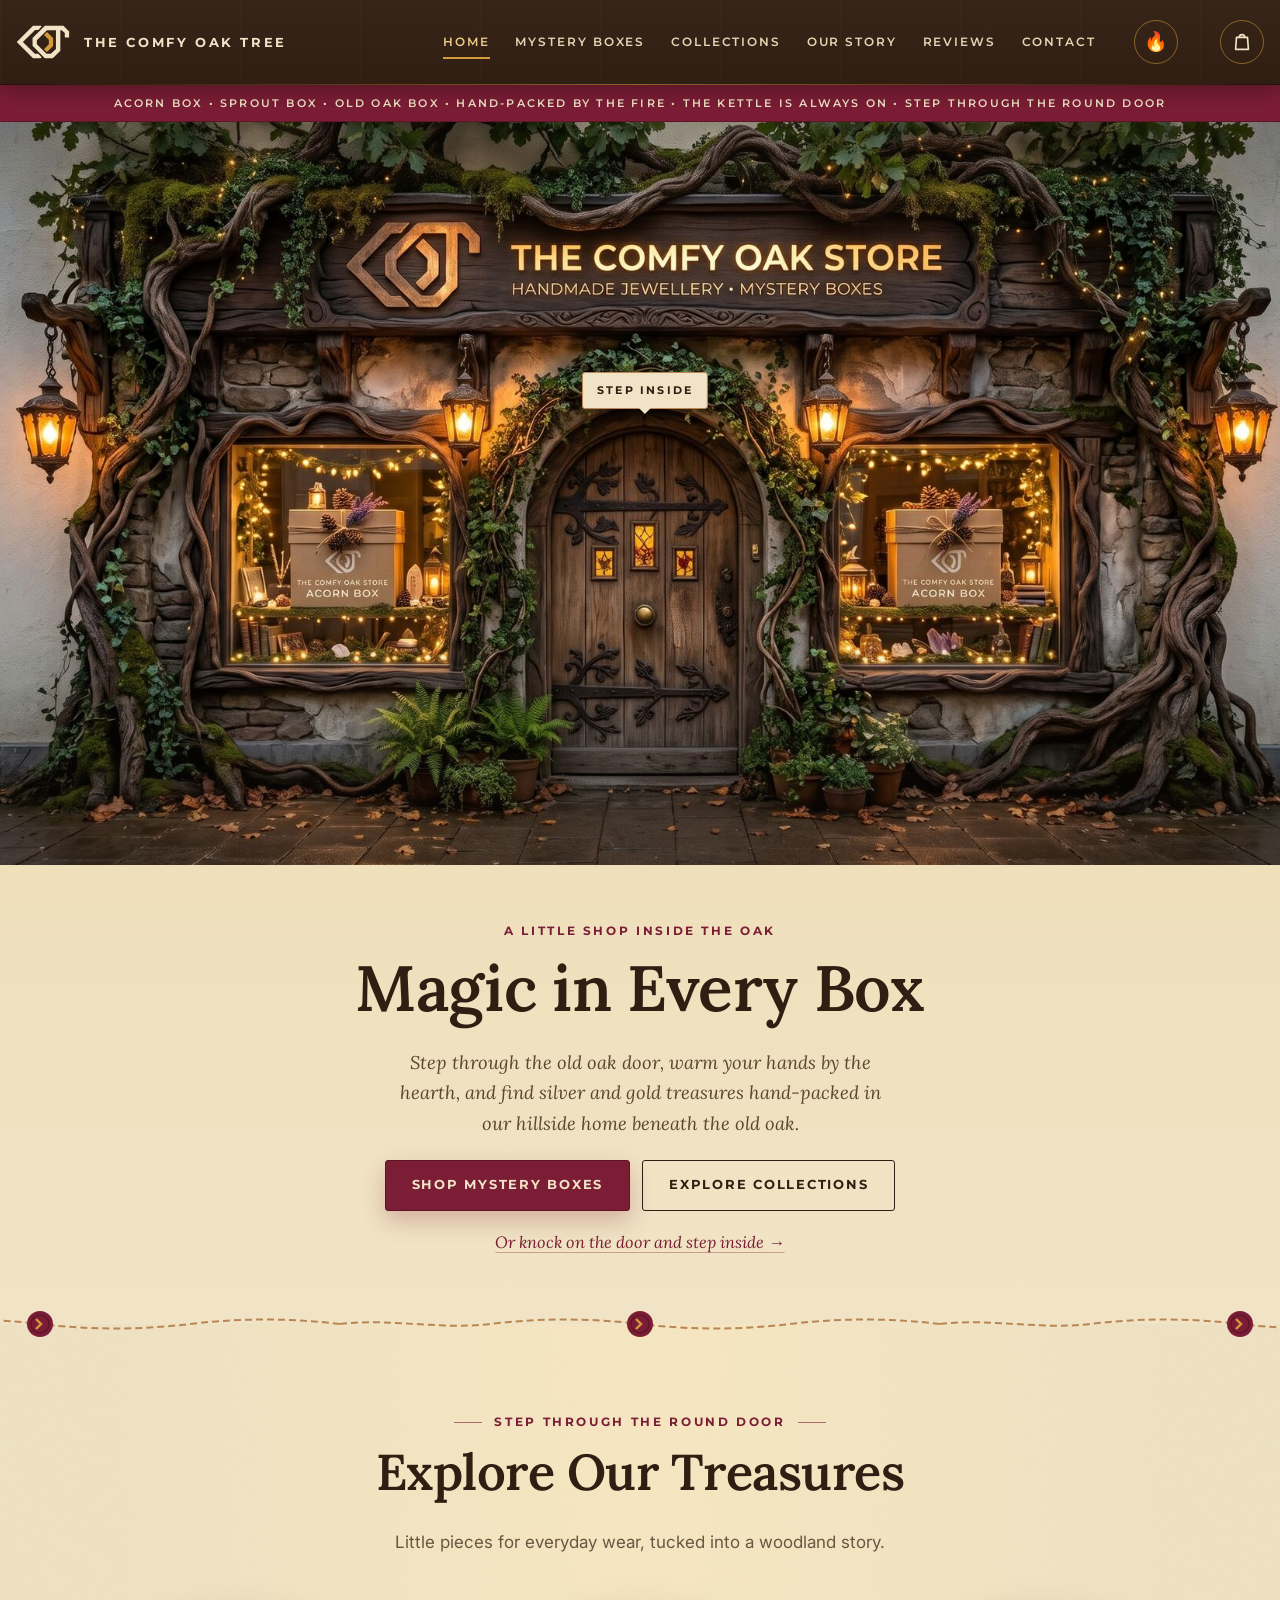
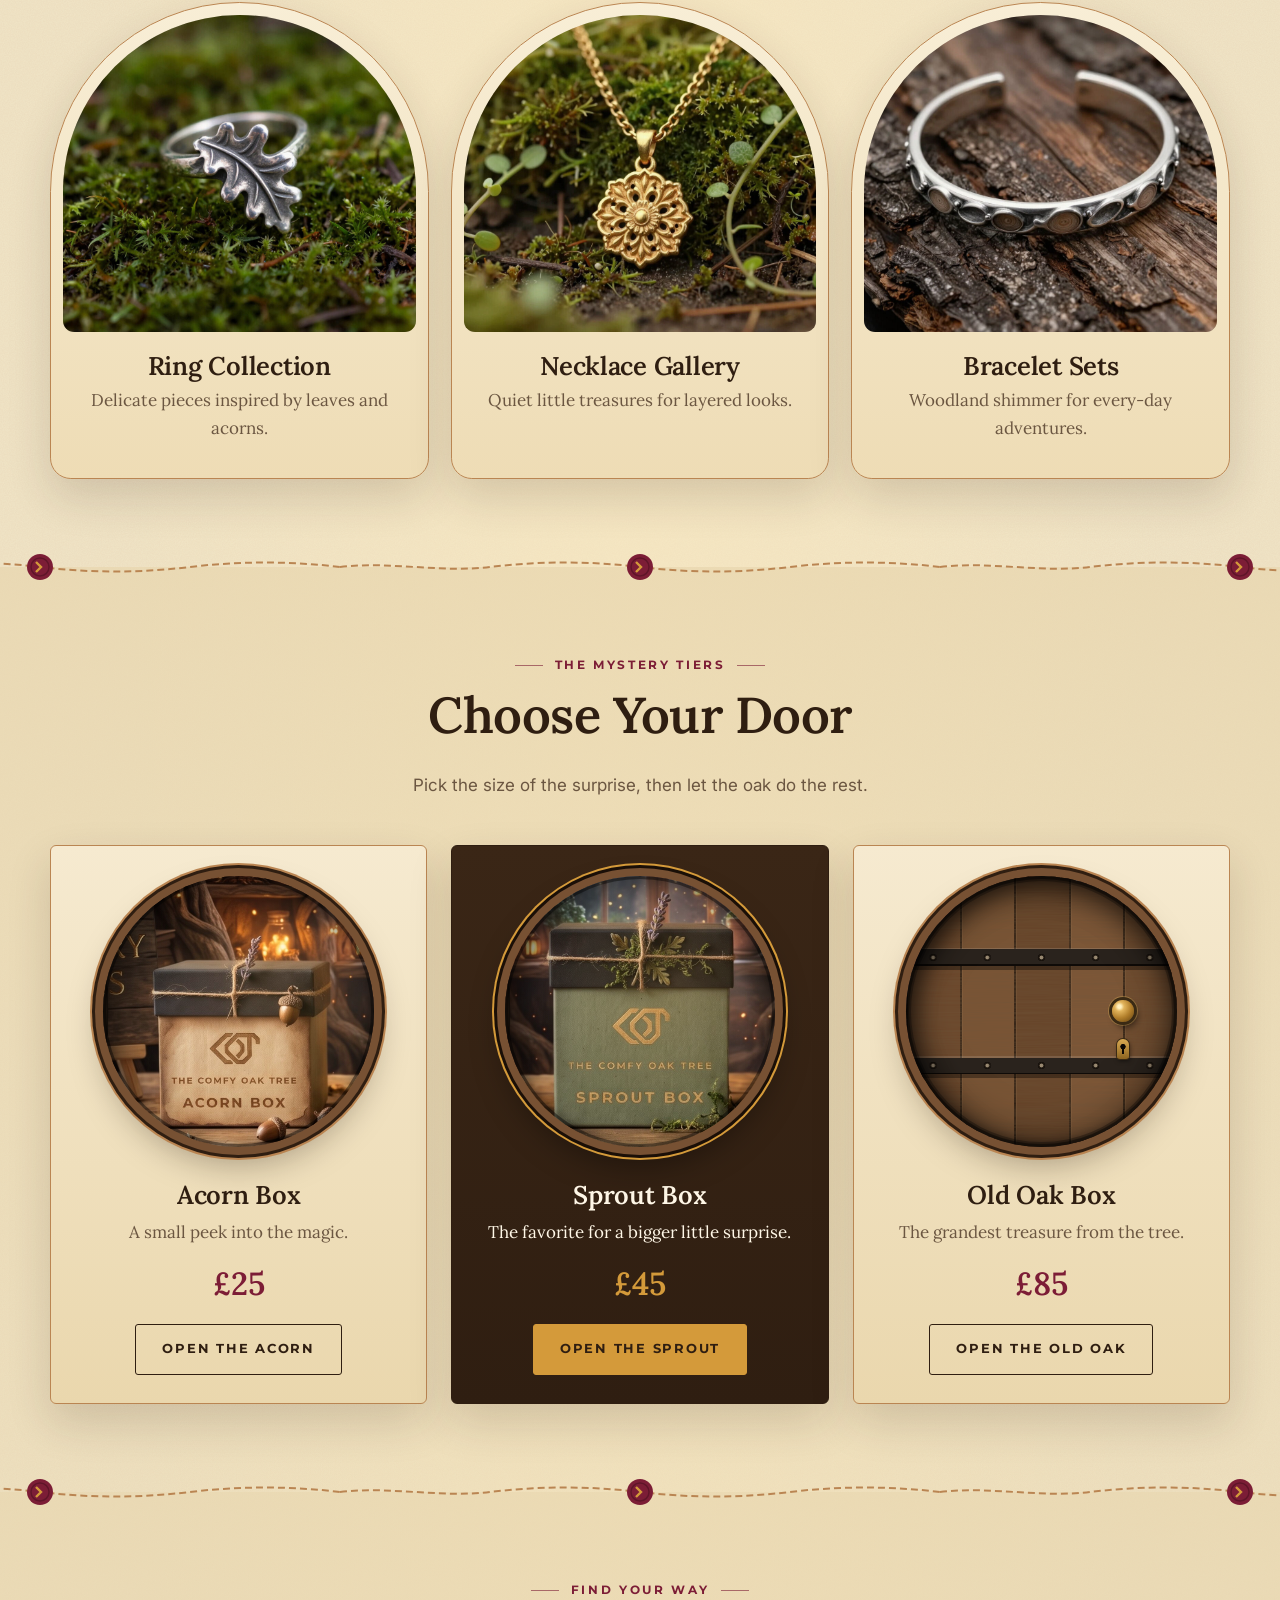
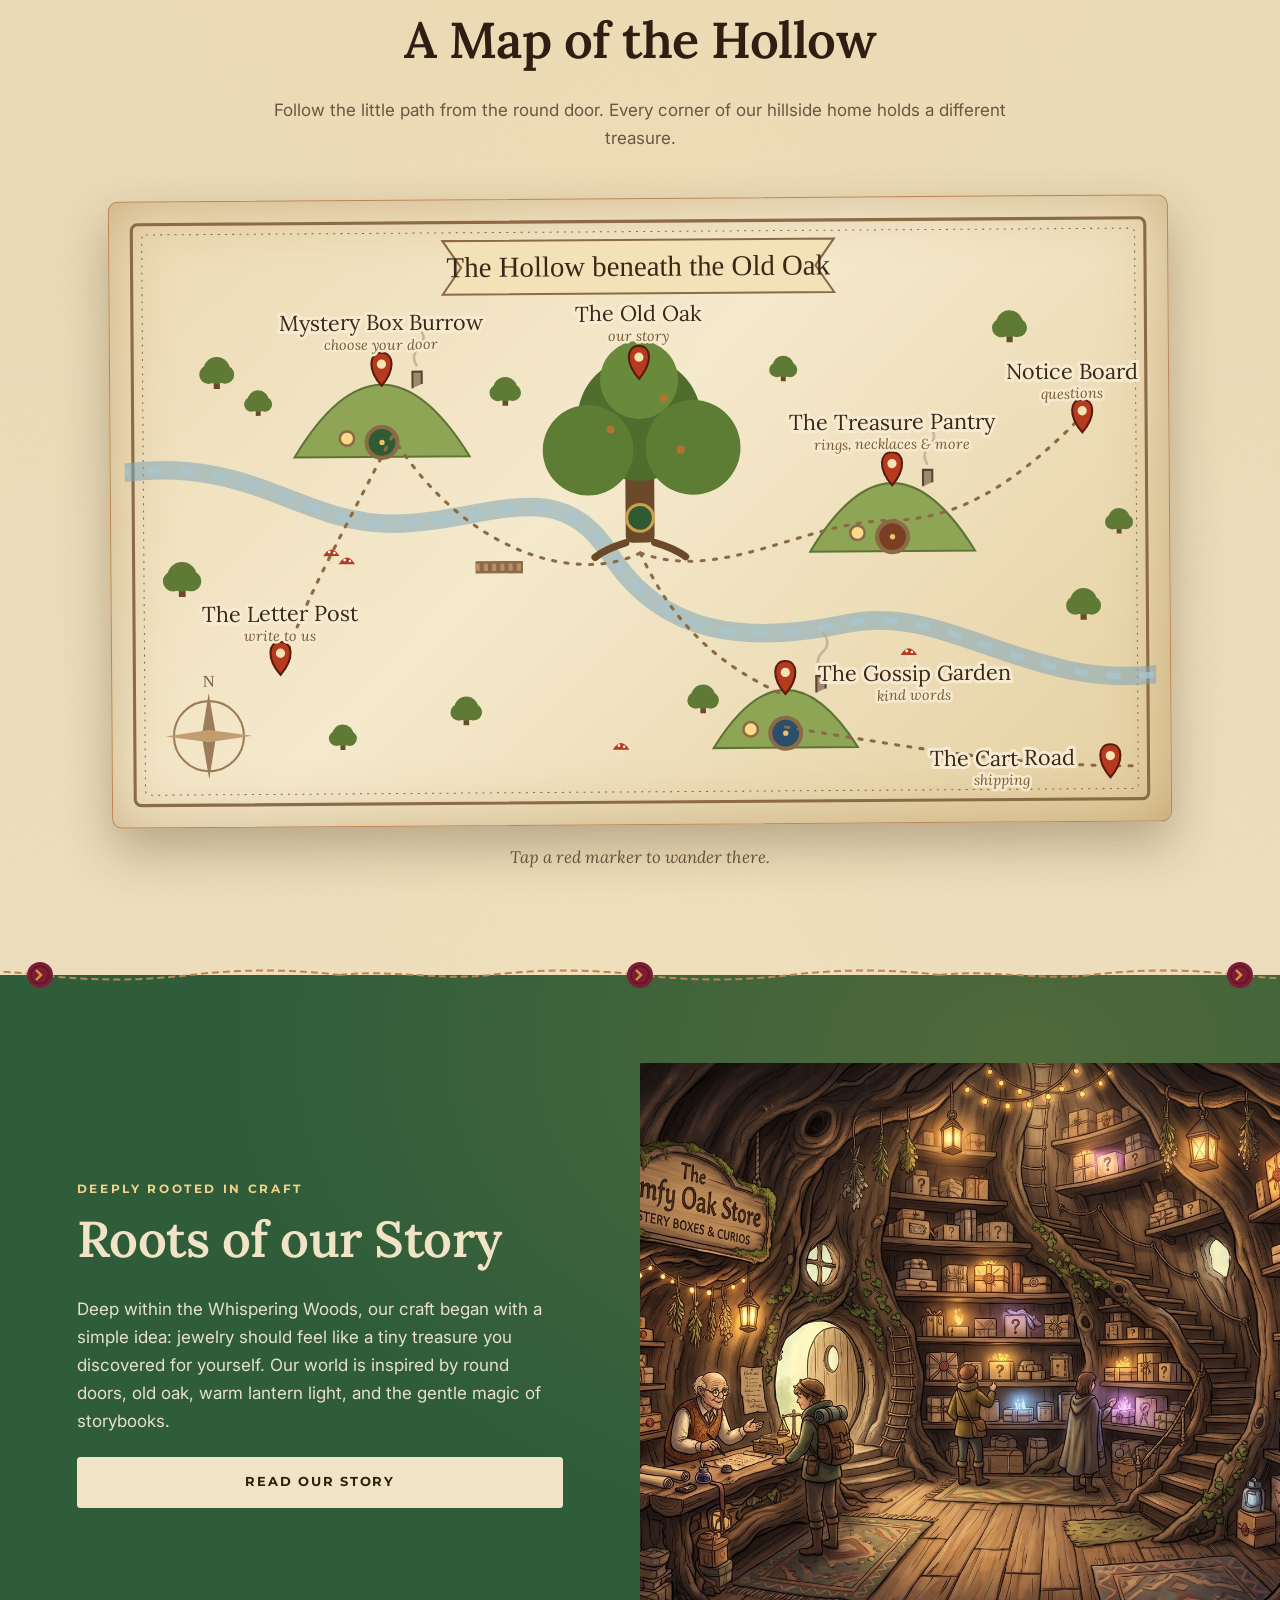
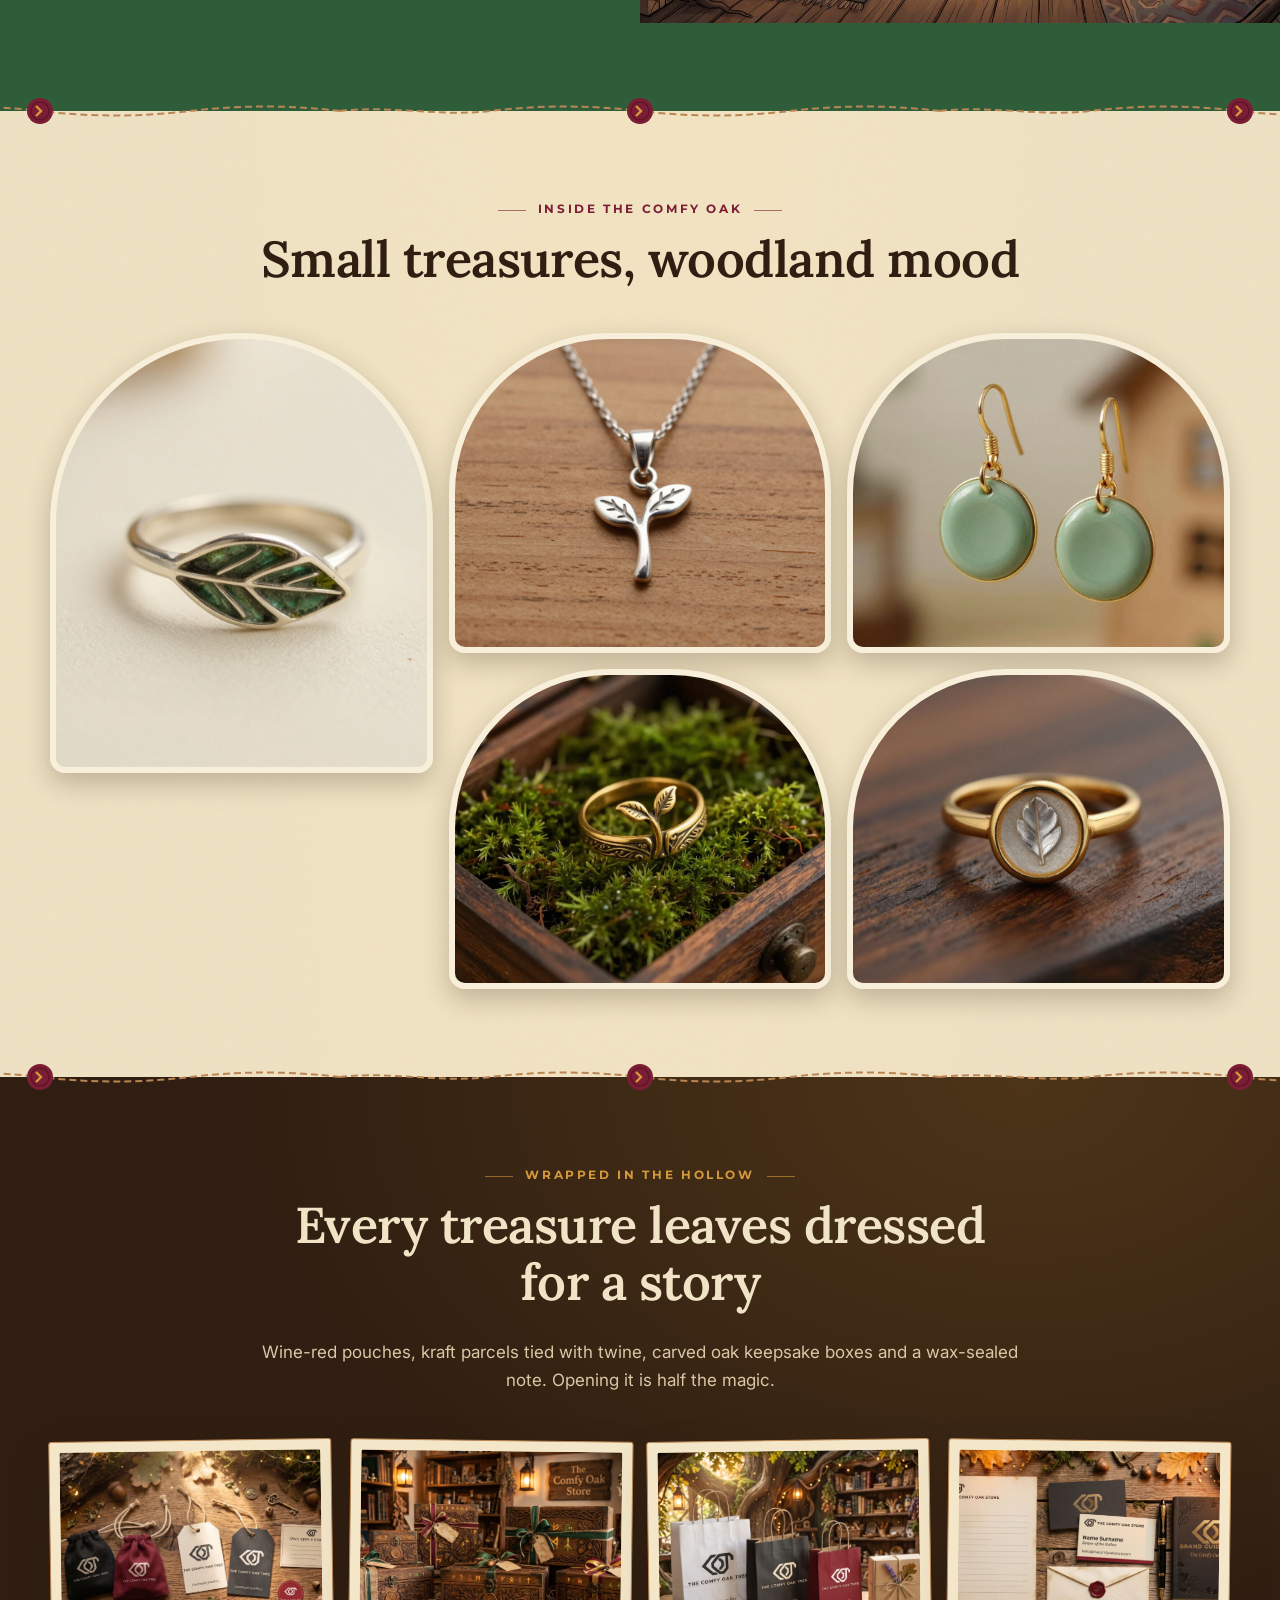
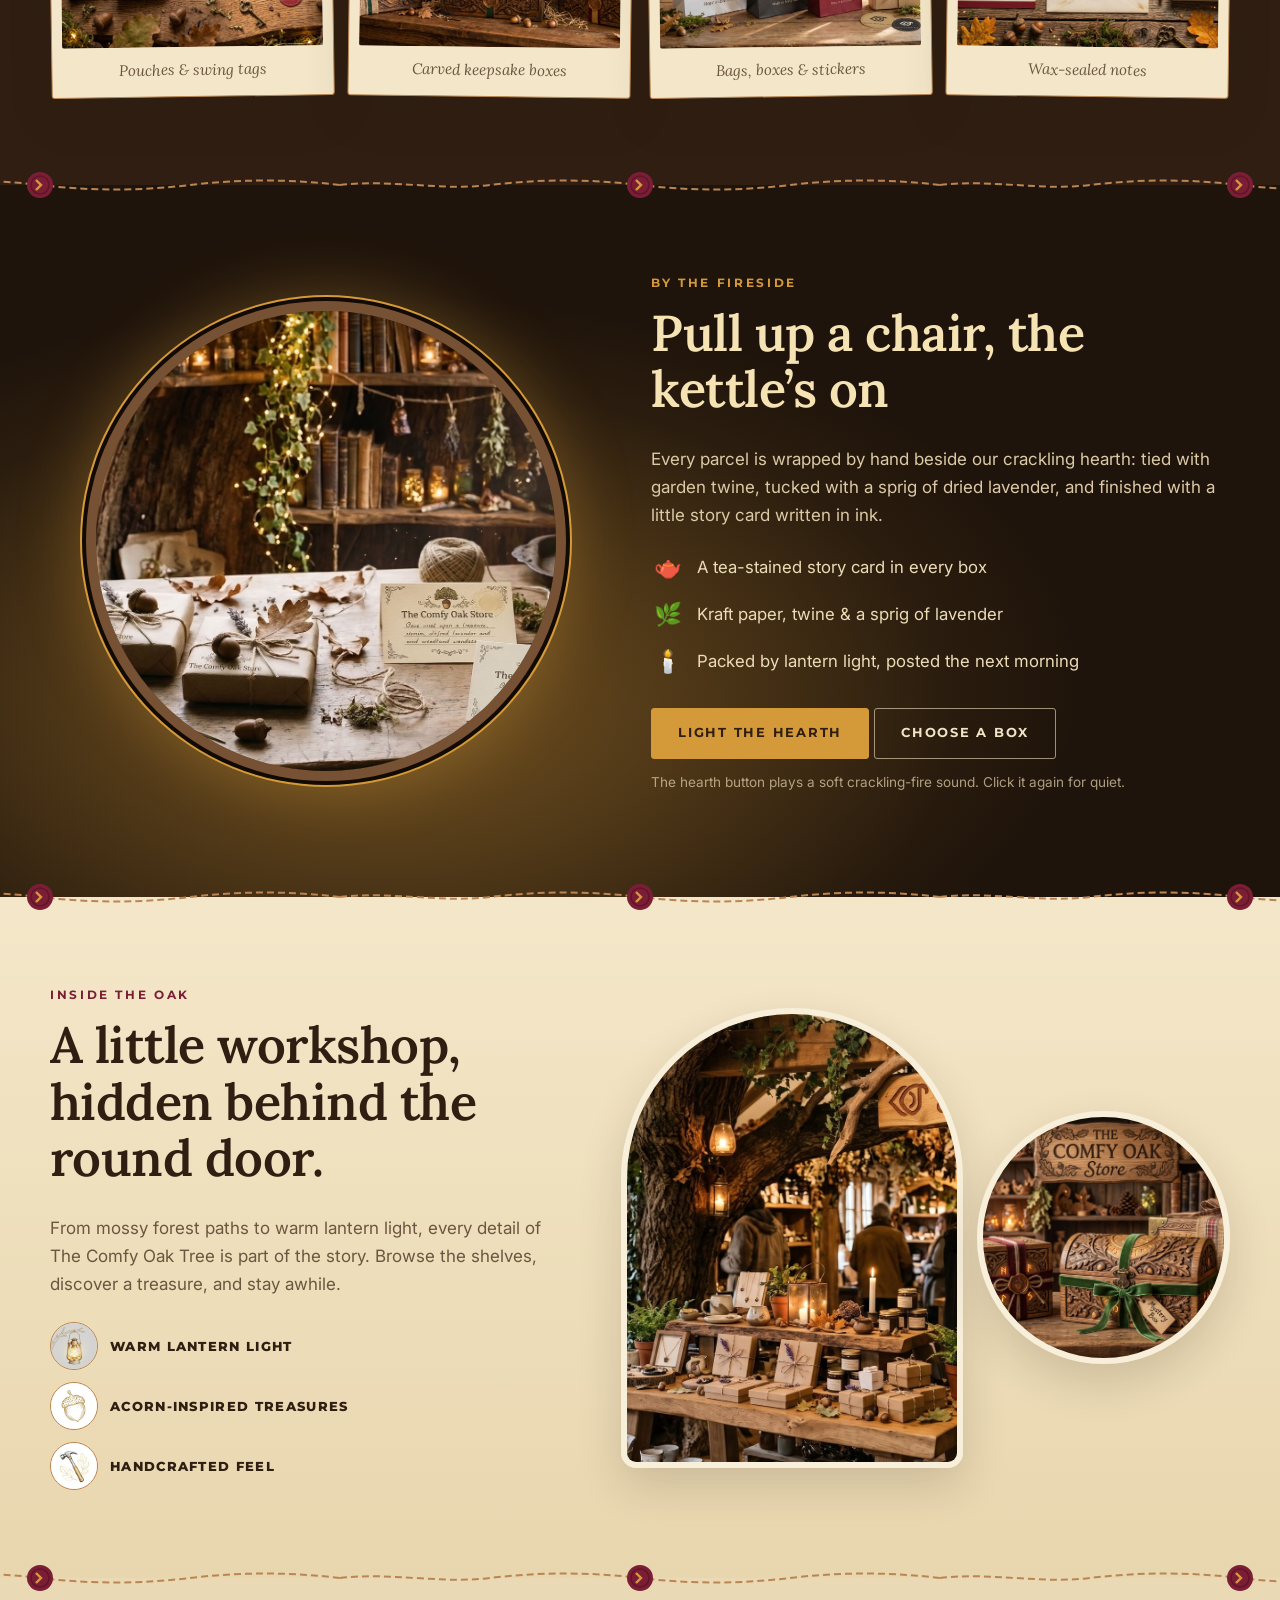
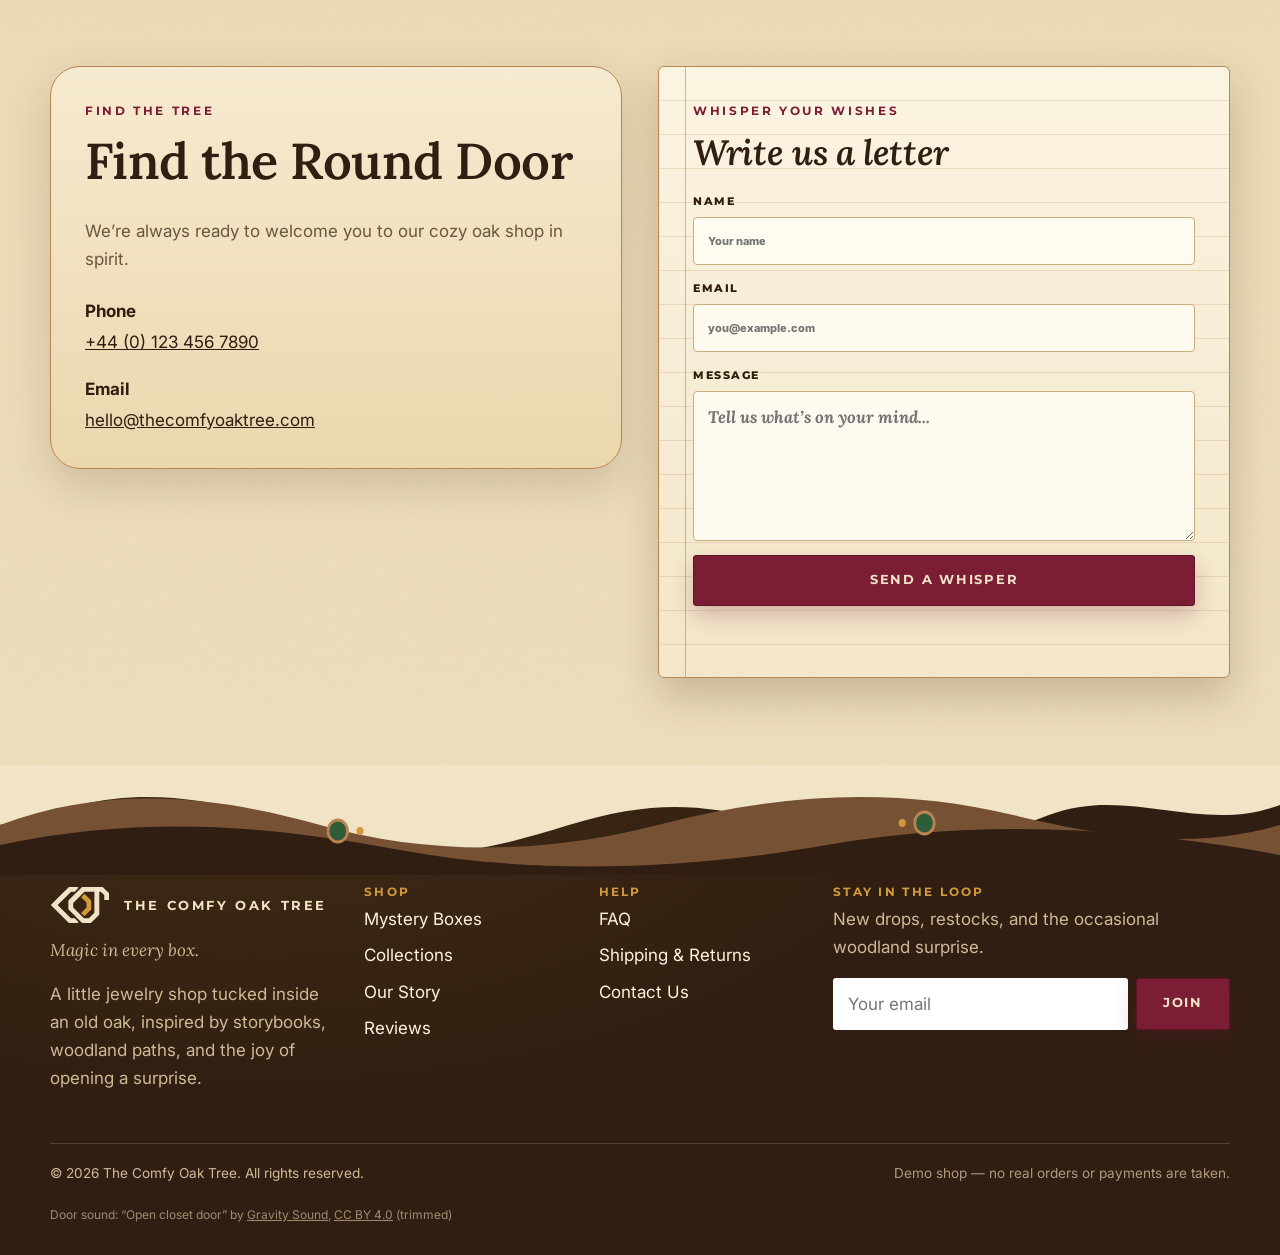
==== commit a2f15898: "Add files via upload" ====
--- a/index.html
+++ b/index.html
@@ -3,28 +3,29 @@
 <head>
 <meta charset="UTF-8">
 <meta name="viewport" content="width=device-width, initial-scale=1, viewport-fit=cover">
-<meta name="theme-color" content="#fbf3dc">
+<meta name="theme-color" content="#2F1E11">
 <meta name="format-detection" content="telephone=no">
 <title>The Comfy Oak Tree – Handmade-Feel Jewelry &amp; Mystery Boxes</title>
 <meta name="description" content="Woodland-inspired silver and gold jewelry and surprise mystery boxes, hand-packed in our cozy little shop inside the oak.">
 <meta property="og:title" content="The Comfy Oak Tree – Handmade-Feel Jewelry &amp; Mystery Boxes">
 <meta property="og:description" content="Woodland-inspired silver and gold jewelry and surprise mystery boxes, hand-packed in our cozy little shop inside the oak.">
-<meta property="og:image" content="tree-door.jpg">
+<meta property="og:image" content="hollow-storefront.jpg">
 <link rel="icon" type="image/png" href="favicon.png">
 <link rel="apple-touch-icon" href="apple-touch-icon.png">
 <link rel="preconnect" href="https://fonts.googleapis.com">
 <link rel="preconnect" href="https://fonts.gstatic.com" crossorigin>
-<link rel="stylesheet" href="https://fonts.googleapis.com/css2?family=Caveat:wght@500;600;700&family=IM+Fell+English:ital@0;1&family=Inter:wght@400;500;600;700;800&family=Lora:ital,wght@0,400;0,500;0,600;0,700;1,400&display=swap">
+<link rel="stylesheet" href="https://fonts.googleapis.com/css2?family=Inter:wght@400;500;600;700&family=Lora:ital,wght@0,400;0,500;0,600;0,700;1,400;1,500&family=Montserrat:wght@500;600;700&display=swap">
 <link rel="stylesheet" href="style.css">
 <link rel="stylesheet" href="cozy.css">
+<link rel="stylesheet" href="hollow.css">
 </head>
 <body><a class="skip-link" href="#main">Skip to content</a>
 <header class="site-header"><div class="header-inner">
-<a href="index.html" class="logo" aria-label="The Comfy Oak Tree — home"><img class="logo-mark" src="logo-acorn.png" alt="" width="34" height="50"><span>The Comfy<br>Oak Tree</span></a>
+<a href="index.html" class="logo" aria-label="The Comfy Oak Tree — home"><img class="logo-mark" src="logo-cot-light.svg" alt="" width="54" height="34"><span class="logo-word">The Comfy Oak Tree</span></a>
 <nav class="main-nav" aria-label="Main"><a href="index.html" aria-current="page">Home</a><a href="mystery-boxes.html">Mystery Boxes</a><a href="collections.html">Collections</a><a href="about.html">Our Story</a><a href="reviews.html">Reviews</a><a href="contact.html">Contact</a></nav>
 <button class="hearth-btn" type="button" data-hearth aria-pressed="false" aria-label="Crackling fire sound" title="Light the hearth (sound)">🔥</button><button class="cart-btn" type="button" data-cart-open aria-label="Open basket"><svg viewBox="0 0 24 24" width="22" height="22" aria-hidden="true" fill="none" stroke="currentColor" stroke-width="1.8" stroke-linecap="round" stroke-linejoin="round"><path d="M6 7h12l1 13H5L6 7Z"/><path d="M9 7a3 3 0 0 1 6 0"/></svg><span class="cart-count" data-cart-count hidden>0</span></button>
 <button class="menu-toggle" type="button" aria-label="Open menu" aria-expanded="false"><span></span></button>
-</div></header><main id="main"><section class="hero"><div class="fireflies" aria-hidden="true"></div><div class="hero-running-text">ACORN BOX • SPROUT BOX • OLD OAK BOX • HAND-PACKED BY THE FIRE • THE KETTLE IS ALWAYS ON • STEP THROUGH THE ROUND DOOR</div><div class="hero-content"><div class="hero-card"><div class="eyebrow">A little shop inside the oak</div><h1>Magic in Every Box</h1><p>Step through the round green door, warm your hands by the hearth, and find silver and gold treasures hand-packed in our hillside home beneath the old oak.</p><div class="hero-actions"><a class="btn btn-primary" href="mystery-boxes.html">Shop Mystery Boxes</a><a class="btn btn-secondary" href="collections.html">Explore Collections</a></div></div></div></section><div class="vine" aria-hidden="true"></div><section class="section"><div class="container"><div class="section-head"><div class="eyebrow">Step through the round door</div><h2>Explore Our Treasures</h2><p>Little pieces for everyday wear, tucked into a woodland story.</p></div><div class="category-grid"><a class="category-card" href="collections.html#rings"><img src="2.jpg" alt="Ring collection"><div class="category-copy"><h3>Ring Collection</h3><p>Delicate pieces inspired by leaves and acorns.</p></div></a><a class="category-card" href="collections.html#necklaces"><img src="3.jpg" alt="Necklace gallery"><div class="category-copy"><h3>Necklace Gallery</h3><p>Quiet little treasures for layered looks.</p></div></a><a class="category-card" href="collections.html#bracelets"><img src="4.jpg" alt="Bracelet sets"><div class="category-copy"><h3>Bracelet Sets</h3><p>Woodland shimmer for every-day adventures.</p></div></a></div></div></section><div class="vine" aria-hidden="true"></div><section class="section alt"><div class="container"><div class="section-head"><div class="eyebrow">The mystery tiers</div><h2>Choose Your Door</h2><p>Pick the size of the surprise, then let the oak do the rest.</p></div><div class="tiers-grid"><article class="tier-card"><div class="door-frame" tabindex="0" aria-label="Round door — open to peek inside"><img loading="lazy" src="5.jpg" alt="Acorn Box"><div class="door" aria-hidden="true"></div></div><div class="tier-body"><h3>Acorn Box</h3><p>A small peek into the magic.</p><div class="tier-price">£25</div><a class="btn btn-secondary" href="mystery-boxes.html#acorn">Open the Acorn</a></div></article><article class="tier-card featured"><div class="door-frame" tabindex="0" aria-label="Round door — open to peek inside"><img loading="lazy" src="6.jpg" alt="Sprout Box"><div class="door" aria-hidden="true"></div></div><div class="tier-body"><h3>Sprout Box</h3><p>The favorite for a bigger little surprise.</p><div class="tier-price">£45</div><a class="btn btn-light" href="mystery-boxes.html#sprout">Open the Sprout</a></div></article><article class="tier-card"><div class="door-frame" tabindex="0" aria-label="Round door — open to peek inside"><img loading="lazy" src="7.jpg" alt="Old Oak Box"><div class="door" aria-hidden="true"></div></div><div class="tier-body"><h3>Old Oak Box</h3><p>The grandest treasure from the tree.</p><div class="tier-price">£85</div><a class="btn btn-secondary" href="mystery-boxes.html#old-oak">Open the Old Oak</a></div></article></div></div></section><div class="vine" aria-hidden="true"></div><section class="section alt" id="map"><div class="container"><div class="section-head"><div class="eyebrow">Find your way</div><h2>A Map of the Hollow</h2><p>Follow the little path from the round door. Every corner of our hillside home holds a different treasure.</p></div>
+</div></header><main id="main"><section class="hero"><div class="fireflies" aria-hidden="true"></div><div class="hero-running-text">ACORN BOX • SPROUT BOX • OLD OAK BOX • HAND-PACKED BY THE FIRE • THE KETTLE IS ALWAYS ON • STEP THROUGH THE ROUND DOOR</div></section><section class="hero-intro"><div class="container hero-intro-inner"><div class="eyebrow">A little shop inside the oak</div><h1>Magic in Every Box</h1><p>Step through the old oak door, warm your hands by the hearth, and find silver and gold treasures hand-packed in our hillside home beneath the old oak.</p><div class="hero-actions"><a class="btn btn-primary" href="mystery-boxes.html">Shop Mystery Boxes</a><a class="btn btn-secondary" href="collections.html">Explore Collections</a></div><button type="button" class="walkin-link" data-walkin>Or knock on the door and step inside <span aria-hidden="true">→</span></button></div></section><div class="vine" aria-hidden="true"></div><section class="section"><div class="container"><div class="section-head"><div class="eyebrow">Step through the round door</div><h2>Explore Our Treasures</h2><p>Little pieces for everyday wear, tucked into a woodland story.</p></div><div class="category-grid"><a class="category-card" href="collections.html#rings"><img src="2.jpg" alt="Ring collection"><div class="category-copy"><h3>Ring Collection</h3><p>Delicate pieces inspired by leaves and acorns.</p></div></a><a class="category-card" href="collections.html#necklaces"><img src="3.jpg" alt="Necklace gallery"><div class="category-copy"><h3>Necklace Gallery</h3><p>Quiet little treasures for layered looks.</p></div></a><a class="category-card" href="collections.html#bracelets"><img src="4.jpg" alt="Bracelet sets"><div class="category-copy"><h3>Bracelet Sets</h3><p>Woodland shimmer for every-day adventures.</p></div></a></div></div></section><div class="vine" aria-hidden="true"></div><section class="section alt"><div class="container"><div class="section-head"><div class="eyebrow">The mystery tiers</div><h2>Choose Your Door</h2><p>Pick the size of the surprise, then let the oak do the rest.</p></div><div class="tiers-grid"><article class="tier-card"><div class="door-frame" tabindex="0" aria-label="Round door — open to peek inside"><img loading="lazy" src="box-acorn.jpg" alt="Acorn Box: a cream kraft box with a black lid, twine and an acorn"><div class="door" aria-hidden="true"></div></div><div class="tier-body"><h3>Acorn Box</h3><p>A small peek into the magic.</p><div class="tier-price">£25</div><a class="btn btn-secondary" href="mystery-boxes.html#acorn">Open the Acorn</a></div></article><article class="tier-card featured"><div class="door-frame" tabindex="0" aria-label="Round door — open to peek inside"><img loading="lazy" src="box-sprout.jpg" alt="Sprout Box: a sage-green box tied with twine and fern"><div class="door" aria-hidden="true"></div></div><div class="tier-body"><h3>Sprout Box</h3><p>The favorite for a bigger little surprise.</p><div class="tier-price">£45</div><a class="btn btn-light" href="mystery-boxes.html#sprout">Open the Sprout</a></div></article><article class="tier-card"><div class="door-frame" tabindex="0" aria-label="Round door — open to peek inside"><img loading="lazy" src="box-old-oak.jpg" alt="Old Oak Box: a black box with a wine-red lid, fern and lavender"><div class="door" aria-hidden="true"></div></div><div class="tier-body"><h3>Old Oak Box</h3><p>The grandest treasure from the tree.</p><div class="tier-price">£85</div><a class="btn btn-secondary" href="mystery-boxes.html#old-oak">Open the Old Oak</a></div></article></div></div></section><div class="vine" aria-hidden="true"></div><section class="section alt" id="map"><div class="container"><div class="section-head"><div class="eyebrow">Find your way</div><h2>A Map of the Hollow</h2><p>Follow the little path from the round door. Every corner of our hillside home holds a different treasure.</p></div>
 <div class="map-wrap"><svg viewBox="0 0 1000 580" role="img" aria-labelledby="mapTitle">
 <title id="mapTitle">Storybook map of the Hollow beneath the Old Oak, with links to each part of the shop</title>
 <rect x="8" y="8" width="984" height="564" rx="6" fill="none" stroke="#8b6a46" stroke-width="3"/>
@@ -55,14 +56,14 @@
 <a class="map-pin" href="contact.html" aria-label="The Letter Post — write to us"><circle class="halo" cx="150" cy="430" r="30" fill="#e9822a"/><path d="M150 446 C136 430 138 414 150 414 C162 414 164 430 150 446Z" fill="#b63a1d" stroke="#5a1a0c" stroke-width="2"/><circle cx="150" cy="425" r="4.5" fill="#f6e3b4"/><text class="lbl" x="150" y="394" text-anchor="middle" font-size="21" fill="#3b2716" stroke="#f6ead0" stroke-width="6" paint-order="stroke" stroke-linejoin="round">The Letter Post</text><text x="150" y="413" text-anchor="middle" font-size="14" fill="#7a5a2c" font-style="italic" stroke="#f5ead0" stroke-width="5" paint-order="stroke" stroke-linejoin="round">write to us</text></a>
 <a class="map-pin" href="faq.html" aria-label="Notice Board — questions"><circle class="halo" cx="930" cy="200" r="30" fill="#e9822a"/><path d="M930 216 C916 200 918 184 930 184 C942 184 944 200 930 216Z" fill="#b63a1d" stroke="#5a1a0c" stroke-width="2"/><circle cx="930" cy="195" r="4.5" fill="#f6e3b4"/><text class="lbl" x="920" y="164" text-anchor="middle" font-size="21" fill="#3b2716" stroke="#f6ead0" stroke-width="6" paint-order="stroke" stroke-linejoin="round">Notice Board</text><text x="920" y="183" text-anchor="middle" font-size="14" fill="#7a5a2c" font-style="italic" stroke="#f5ead0" stroke-width="5" paint-order="stroke" stroke-linejoin="round">questions</text></a>
 <a class="map-pin" href="shipping-returns.html" aria-label="The Cart Road — shipping"><circle class="halo" cx="955" cy="535" r="30" fill="#e9822a"/><path d="M955 551 C941 535 943 519 955 519 C967 519 969 535 955 551Z" fill="#b63a1d" stroke="#5a1a0c" stroke-width="2"/><circle cx="955" cy="530" r="4.5" fill="#f6e3b4"/><text class="lbl" x="850" y="539" text-anchor="middle" font-size="21" fill="#3b2716" stroke="#f6ead0" stroke-width="6" paint-order="stroke" stroke-linejoin="round">The Cart Road</text><text x="850" y="558" text-anchor="middle" font-size="14" fill="#7a5a2c" font-style="italic" stroke="#f5ead0" stroke-width="5" paint-order="stroke" stroke-linejoin="round">shipping</text></a>
-</svg></div><p class="map-note">Tap a red marker to wander there.</p></div></section><div class="vine" aria-hidden="true"></div><section class="section green"><div class="split"><div class="split-copy"><div class="eyebrow" style="color:#f3d28b">Deeply rooted in craft</div><h2>Roots of our Story</h2><p style="color:#e8e0cd">Deep within the Whispering Woods, our craft began with a simple idea: jewelry should feel like a tiny treasure you discovered for yourself. Our world is inspired by round doors, old oak, warm lantern light, and the gentle magic of storybooks.</p><a class="btn btn-light" href="about.html">Read Our Story</a></div><div class="split-media"><img src="8.jpg" alt="Jewelry in a woodland setting"></div></div></section><div class="vine" aria-hidden="true"></div><section class="section"><div class="container"><div class="section-head"><div class="eyebrow">Inside the Comfy Oak</div><h2>Small treasures, woodland mood</h2></div><div class="gallery"><img class="tall" src="9.jpg" alt="Silver ring with a green enamel leaf" loading="lazy"><img src="10.jpg" alt="Silver sprout necklace" loading="lazy"><img src="20.jpg" alt="Sage green drop earrings" loading="lazy"><img src="25.jpg" alt="Gold ring nestled in moss in a carved box" loading="lazy"><img src="18.jpg" alt="Gold signet ring with a silver leaf" loading="lazy"></div></div></section><div class="vine" aria-hidden="true"></div><section class="section hearth" id="hearth"><div class="container hearth-grid">
-<div class="hearth-window"><img src="tree-shop-night.jpg" alt="Lanterns glowing around the old oak at night" loading="lazy"></div>
+</svg></div><p class="map-note">Tap a red marker to wander there.</p></div></section><div class="vine" aria-hidden="true"></div><section class="section green"><div class="split"><div class="split-copy"><div class="eyebrow" style="color:#f3d28b">Deeply rooted in craft</div><h2>Roots of our Story</h2><p style="color:#e8e0cd">Deep within the Whispering Woods, our craft began with a simple idea: jewelry should feel like a tiny treasure you discovered for yourself. Our world is inspired by round doors, old oak, warm lantern light, and the gentle magic of storybooks.</p><a class="btn btn-light" href="about.html">Read Our Story</a></div><div class="split-media"><img src="hollow-concept-counter.jpg" alt="Storybook drawing of the shop inside the oak, with shelves of mystery boxes and a round door"></div></div></section><div class="vine" aria-hidden="true"></div><section class="section"><div class="container"><div class="section-head"><div class="eyebrow">Inside the Comfy Oak</div><h2>Small treasures, woodland mood</h2></div><div class="gallery"><img class="tall" src="9.jpg" alt="Silver ring with a green enamel leaf" loading="lazy"><img src="10.jpg" alt="Silver sprout necklace" loading="lazy"><img src="20.jpg" alt="Sage green drop earrings" loading="lazy"><img src="25.jpg" alt="Gold ring nestled in moss in a carved box" loading="lazy"><img src="18.jpg" alt="Gold signet ring with a silver leaf" loading="lazy"></div></div></section><div class="vine" aria-hidden="true"></div><section class="section bark"><div class="container"><div class="section-head"><div class="eyebrow">Wrapped in the Hollow</div><h2>Every treasure leaves dressed for a story</h2><p>Wine-red pouches, kraft parcels tied with twine, carved oak keepsake boxes and a wax-sealed note. Opening it is half the magic.</p></div><div class="hollow-strip"><figure><img src="hollow-pouches.jpg" alt="Black and wine-red drawstring pouches with C·O·T swing tags among acorns and moss" loading="lazy"><figcaption>Pouches &amp; swing tags</figcaption></figure><figure><img src="hollow-carved-boxes.jpg" alt="Carved oak keepsake boxes tied with green and wine ribbons" loading="lazy"><figcaption>Carved keepsake boxes</figcaption></figure><figure><img src="hollow-bags.jpg" alt="White, black and wine-red C·O·T shopping bags beside a kraft gift box" loading="lazy"><figcaption>Bags, boxes &amp; stickers</figcaption></figure><figure><img src="hollow-stationery.jpg" alt="Letterhead, business card and a wine wax-sealed envelope with the C·O·T logo" loading="lazy"><figcaption>Wax-sealed notes</figcaption></figure></div></div></section><div class="vine" aria-hidden="true"></div><section class="section hearth" id="hearth"><div class="container hearth-grid">
+<div class="hearth-window"><img src="hollow-parcels.jpg" alt="Kraft parcels tied with twine, acorns and lavender on the workbench inside the oak" loading="lazy"></div>
 <div><div class="eyebrow">By the fireside</div><h2>Pull up a chair, the kettle’s on</h2>
 <p>Every parcel is wrapped by hand beside our crackling hearth: tied with garden twine, tucked with a sprig of dried lavender, and finished with a little story card written in ink.</p>
 <ul class="cozy-list"><li><b>🫖</b>A tea-stained story card in every box</li><li><b>🌿</b>Kraft paper, twine &amp; a sprig of lavender</li><li><b>🕯️</b>Packed by lantern light, posted the next morning</li></ul>
 <button class="btn btn-light" type="button" data-hearth="label" aria-pressed="false">Light the hearth</button> <a class="btn btn-secondary" style="color:#f6e3b4;border-color:#c9a24a;background:transparent" href="mystery-boxes.html">Choose a box</a>
 <p style="font-size:.85rem;margin-top:12px;opacity:.75">The hearth button plays a soft crackling-fire sound. Click it again for quiet.</p></div>
-</div></section><div class="vine" aria-hidden="true"></div><section class="section woodland-showcase"><div class="container"><div class="showcase-grid"><div class="showcase-copy"><div class="eyebrow">Inside the oak</div><h2>A little workshop, hidden behind the round door.</h2><p>From mossy forest paths to warm lantern light, every detail of The Comfy Oak Tree is part of the story. Browse the shelves, discover a treasure, and stay awhile.</p><div class="mini-features"><span><img src="lantern-illustration.jpg" alt="Lantern illustration">Warm lantern light</span><span><img src="acorn-illustration.jpg" alt="Acorn illustration">Acorn-inspired treasures</span><span><img src="hammer-illustration.jpg" alt="Crafting illustration">Handcrafted feel</span></div></div><div class="showcase-images"><img src="23.jpg" alt="Jewelry workshop inside an oak tree"><img src="forest-tools.jpg" alt="Woodland crafting tools on moss"></div></div></div></section><div class="vine" aria-hidden="true"></div><section class="section alt"><div class="container"><div class="contact-grid"><div class="contact-panel"><div class="eyebrow">Find the tree</div><h2>Find the Round Door</h2><p>We’re always ready to welcome you to our cozy oak shop in spirit.</p><div class="contact-details"><div class="detail"><strong>Phone</strong><a href="tel:+4401234567890" data-shop-link="phone"><span data-shop="phone">+44 (0) 123 456 7890</span></a></div><div class="detail"><strong>Email</strong><a href="mailto:hello@thecomfyoaktree.com">hello@thecomfyoaktree.com</a></div></div></div><div class="form-panel"><div class="eyebrow">Whisper your wishes</div><h2>Write us a letter</h2><form class="form-grid" data-form="contact" novalidate><div class="field"><label>Name<input name="name" required placeholder="Your name"></label></div><div class="field"><label>Email<input type="email" name="email" required placeholder="you@example.com"></label></div><div class="field"><label>Message<textarea name="message" required placeholder="Tell us what’s on your mind..."></textarea></label></div><button class="btn btn-primary" type="submit">Send a Whisper</button><p class="form-status" data-form-status role="status" aria-live="polite"></p></form></div></div></div></section></main><footer class="site-footer"><div class="container footer-inner"><div><div class="footer-logo">The Comfy Oak Tree</div><p style="color:#d7d0bf">A little jewelry shop tucked inside an old oak, inspired by storybooks, woodland paths, and the joy of opening a surprise.</p></div><div><h4>Shop</h4><ul class="footer-links"><li><a href="mystery-boxes.html">Mystery Boxes</a></li><li><a href="collections.html">Collections</a></li><li><a href="about.html">Our Story</a></li><li><a href="reviews.html">Reviews</a></li></ul></div><div><h4>Help</h4><ul class="footer-links"><li><a href="faq.html">FAQ</a></li><li><a href="shipping-returns.html">Shipping &amp; Returns</a></li><li><a href="contact.html">Contact Us</a></li></ul></div><div><h4>Stay in the loop</h4><p style="color:#d7d0bf">New drops, restocks, and the occasional woodland surprise.</p><form class="newsletter" data-form="newsletter" novalidate><input type="email" name="email" placeholder="Your email" aria-label="Your email" required autocomplete="email"><button class="btn btn-primary" type="submit">Join</button></form><p class="form-status" data-form-status role="status" aria-live="polite"></p></div></div><div class="container footer-bottom"><span>© <span data-year>2026</span> The Comfy Oak Tree. All rights reserved.</span><span class="demo-flag">Demo shop — no real orders or payments are taken.</span></div></footer>
+</div></section><div class="vine" aria-hidden="true"></div><section class="section woodland-showcase"><div class="container"><div class="showcase-grid"><div class="showcase-copy"><div class="eyebrow">Inside the oak</div><h2>A little workshop, hidden behind the round door.</h2><p>From mossy forest paths to warm lantern light, every detail of The Comfy Oak Tree is part of the story. Browse the shelves, discover a treasure, and stay awhile.</p><div class="mini-features"><span><img src="lantern-illustration.jpg" alt="Lantern illustration">Warm lantern light</span><span><img src="acorn-illustration.jpg" alt="Acorn illustration">Acorn-inspired treasures</span><span><img src="hammer-illustration.jpg" alt="Crafting illustration">Handcrafted feel</span></div></div><div class="showcase-images"><img src="hollow-shop-inside.jpg" alt="Inside the shop: an oak tree growing through the room, tables of wrapped boxes and jewellery"><img src="hollow-carved-chests.jpg" alt="Carved oak mystery chests tied with velvet ribbon"></div></div></div></section><div class="vine" aria-hidden="true"></div><section class="section alt"><div class="container"><div class="contact-grid"><div class="contact-panel"><div class="eyebrow">Find the tree</div><h2>Find the Round Door</h2><p>We’re always ready to welcome you to our cozy oak shop in spirit.</p><div class="contact-details"><div class="detail"><strong>Phone</strong><a href="tel:+4401234567890" data-shop-link="phone"><span data-shop="phone">+44 (0) 123 456 7890</span></a></div><div class="detail"><strong>Email</strong><a href="mailto:hello@thecomfyoaktree.com">hello@thecomfyoaktree.com</a></div></div></div><div class="form-panel"><div class="eyebrow">Whisper your wishes</div><h2>Write us a letter</h2><form class="form-grid" data-form="contact" novalidate><div class="field"><label>Name<input name="name" required placeholder="Your name"></label></div><div class="field"><label>Email<input type="email" name="email" required placeholder="you@example.com"></label></div><div class="field"><label>Message<textarea name="message" required placeholder="Tell us what’s on your mind..."></textarea></label></div><button class="btn btn-primary" type="submit">Send a Whisper</button><p class="form-status" data-form-status role="status" aria-live="polite"></p></form></div></div></div></section></main><footer class="site-footer"><div class="container footer-inner"><div><div class="footer-logo"><img src="logo-cot-light.svg" alt="" width="60" height="38"><span>The Comfy Oak Tree</span></div><p class="footer-tagline">Magic in every box.</p><p style="color:#d7d0bf">A little jewelry shop tucked inside an old oak, inspired by storybooks, woodland paths, and the joy of opening a surprise.</p></div><div><h4>Shop</h4><ul class="footer-links"><li><a href="mystery-boxes.html">Mystery Boxes</a></li><li><a href="collections.html">Collections</a></li><li><a href="about.html">Our Story</a></li><li><a href="reviews.html">Reviews</a></li></ul></div><div><h4>Help</h4><ul class="footer-links"><li><a href="faq.html">FAQ</a></li><li><a href="shipping-returns.html">Shipping &amp; Returns</a></li><li><a href="contact.html">Contact Us</a></li></ul></div><div><h4>Stay in the loop</h4><p style="color:#d7d0bf">New drops, restocks, and the occasional woodland surprise.</p><form class="newsletter" data-form="newsletter" novalidate><input type="email" name="email" placeholder="Your email" aria-label="Your email" required autocomplete="email"><button class="btn btn-primary" type="submit">Join</button></form><p class="form-status" data-form-status role="status" aria-live="polite"></p></div></div><div class="container footer-bottom"><span>© <span data-year>2026</span> The Comfy Oak Tree. All rights reserved.</span><span class="demo-flag">Demo shop — no real orders or payments are taken.</span><span class="credit">Door sound: “Open closet door” by <a href="https://www.gravitysound.studio/" rel="noopener">Gravity Sound</a>, <a href="https://creativecommons.org/licenses/by/4.0/" rel="noopener license">CC BY 4.0</a> (trimmed)</span></div></footer>
 <div class="cart-overlay" data-cart-overlay hidden></div>
 <aside class="cart-drawer" data-cart-drawer aria-label="Your basket" aria-hidden="true" tabindex="-1"><div class="cart-head"><h2>Your basket</h2><button class="cart-close" type="button" data-cart-close aria-label="Close basket">×</button></div><div class="cart-ship" data-cart-ship></div><div class="cart-items" data-cart-items></div><div class="cart-foot"><div class="cart-total"><span>Subtotal</span><strong data-cart-subtotal>£0.00</strong></div><a class="btn btn-primary btn-block" href="checkout.html" data-cart-checkout>Checkout</a><button class="btn btn-secondary btn-block" type="button" data-cart-close>Continue shopping</button></div></aside>
 <div class="toast" data-toast role="status" aria-live="polite"></div>
--- a/hollow.css
+++ b/hollow.css
@@ -0,0 +1,480 @@
+/* =====================================================================
+   The Comfy Oak Tree — THE HOLLOW THEME
+   From the Brand Visual Proposal (Hollow theme): lantern light, old oak,
+   moss, twine, dried lavender, wax seals and the C·O·T logo.
+   Loaded after style.css + cozy.css, so it only overrides.
+   Palette: Bark #2F1E11 · Oak #775133 · Kraft #BA8552 · Parchment #F1E4C6
+            Moss #5B7A3A · Lantern #D49A3A · Wine #7C1D36 · Fern #2F5D3A
+   Type:    Lora (headings, story lines) · Montserrat (logo, labels) · Inter (body)
+   ===================================================================== */
+:root{
+  --bark:#2F1E11;
+  --bark-2:#3d2817;
+  --oak:#775133;
+  --kraft:#BA8552;
+  --parchment:#F1E4C6;
+  --parchment-2:#e8d6ae;
+  --paper-h:#f8efda;
+  --moss:#5B7A3A;
+  --lantern:#D49A3A;
+  --lantern-soft:#ecc987;
+  --wine:#7C1D36;
+  --wine-2:#5f1428;
+  --fern:#2F5D3A;
+
+  /* re-map the older tokens so every existing rule follows the brand */
+  --cream:var(--parchment);
+  --cream-2:var(--parchment-2);
+  --paper:var(--paper-h);
+  --forest:var(--bark);
+  --forest-2:var(--fern);
+  --bark-dark:var(--bark);
+  --gold:var(--wine);
+  --gold-soft:var(--lantern-soft);
+  --ink:var(--bark);
+  --muted:#6b5641;
+  --line:#d5bf94;
+  --walnut:var(--bark);
+  --door:var(--fern);
+  --brass:var(--lantern);
+  --ember:var(--wine);
+  --hearth:#1f140b;
+  --shadow:0 18px 44px rgba(47,30,17,.16);
+
+  --display:"Lora",Georgia,serif;
+  --serif:"Lora",Georgia,serif;
+  --label:"Montserrat","Inter",system-ui,sans-serif;
+  --sans:"Inter",system-ui,-apple-system,"Segoe UI",sans-serif;
+  --hand:"Lora",Georgia,serif;
+}
+
+/* ---------- Base ---------- */
+body{
+  font-family:var(--sans);color:var(--bark);
+  background-color:var(--parchment);
+  background-image:
+    radial-gradient(ellipse at 50% 0%,rgba(255,236,190,.5),transparent 60%),
+    url("data:image/svg+xml,%3Csvg xmlns='http://www.w3.org/2000/svg' width='220' height='220'%3E%3Cfilter id='n'%3E%3CfeTurbulence type='fractalNoise' baseFrequency='.85' numOctaves='3' stitchTiles='stitch'/%3E%3CfeColorMatrix values='0 0 0 0 .3 0 0 0 0 .2 0 0 0 0 .1 0 0 0 .07 0'/%3E%3C/filter%3E%3Crect width='100%25' height='100%25' filter='url(%23n)'/%3E%3C/svg%3E");
+}
+p{color:var(--muted)}
+h1,h2,h3,h4{font-family:var(--display);font-weight:600;color:var(--bark);letter-spacing:-.01em}
+h1{font-weight:600}
+h3{font-size:1.4rem}
+:focus-visible{outline-color:var(--lantern)}
+
+/* Labels: Montserrat, spaced capitals (like the logo wordmark) */
+.eyebrow{font-family:var(--label);text-transform:uppercase;letter-spacing:.22em;font-weight:700;font-size:12px;color:var(--wine);margin-bottom:12px}
+.eyebrow::before,.eyebrow::after{content:none}
+.section-head .eyebrow::before,.section-head .eyebrow::after{content:"";display:inline-block;width:28px;height:1px;background:currentColor;vertical-align:middle;margin:0 12px;opacity:.6;transform:none}
+.btn,.cart-btn,.badge,.pill,.compare-name,.field label,.pref,.ship-options legend,.chip-nav a,.toast{font-family:var(--label)}
+.price,.cart-total,.radio,.summary-row,.qty,.remove{font-family:var(--sans)}
+
+/* ---------- Sections ---------- */
+.section.alt{background:linear-gradient(180deg,rgba(232,214,174,.7),rgba(232,214,174,.3))}
+.section.green{background:var(--fern) radial-gradient(ellipse at 80% 10%,rgba(212,154,58,.2),transparent 55%);color:var(--parchment)}
+.section.green h2,.section.green h3{color:var(--parchment)}
+.section.green .eyebrow{color:var(--lantern-soft)}
+.section.wine{background:var(--wine) radial-gradient(ellipse at 15% 0%,rgba(212,154,58,.22),transparent 55%);color:var(--parchment)}
+.section.wine h2,.section.wine h3{color:var(--parchment)}
+.section.wine p{color:#ecd8c4}
+.section.wine .eyebrow{color:var(--lantern-soft)}
+.section.bark{background:var(--bark) radial-gradient(ellipse at 80% 0%,rgba(212,154,58,.18),transparent 55%);color:var(--parchment)}
+.section.bark h2,.section.bark h3{color:var(--parchment)}
+.section.bark p{color:#d9c7a6}
+.section.bark .eyebrow{color:var(--lantern)}
+
+.page-hero h1{font-size:clamp(2.5rem,5.6vw,4.3rem)}
+.page-hero::after{background-image:url("data:image/svg+xml,%3Csvg xmlns='http://www.w3.org/2000/svg' viewBox='0 0 420 34'%3E%3Cpath d='M20 17h150M250 17h150' stroke='%23BA8552' stroke-width='1.5'/%3E%3Cg transform='translate(186 6) scale(.04)'%3E%3Cpolygon points='428,58 605,58 623,76 548,155 475,155 196,430 470,697 548,697 623,776 605,796 428,796 57,430' fill='%232F1E11'/%3E%3Cpath fill-rule='evenodd' fill='%232F1E11' d='M697 58 L1120 58 L1250 187 L1250 327 L1152 327 L1152 222 L1080 157 L1050 157 L1050 625 L878 796 L697 796 L417 515 L417 338 Z M745 157 L950 157 L950 585 L835 697 L735 697 L515 480 L515 385 Z'/%3E%3Cpolygon points='745,200 885,337 885,520 745,657 678,590 788,480 788,378 678,268' fill='%237C1D36'/%3E%3C/g%3E%3C/svg%3E")}
+
+/* Divider: a twine line with a wax seal instead of the vine */
+.vine{height:40px;margin:-20px 0;background:url("data:image/svg+xml,%3Csvg xmlns='http://www.w3.org/2000/svg' viewBox='0 0 600 40'%3E%3Cpath d='M0 20c50-6 100 6 150 0s100-6 150 0 100 6 150 0 100-6 150 0' fill='none' stroke='%23BA8552' stroke-width='2' stroke-dasharray='7 4'/%3E%3Ccircle cx='300' cy='20' r='13' fill='%237C1D36'/%3E%3Ccircle cx='300' cy='20' r='9' fill='none' stroke='%235f1428' stroke-width='1.5'/%3E%3Cpath d='M296 15l5 5-5 5' fill='none' stroke='%23D49A3A' stroke-width='2.4'/%3E%3C/svg%3E") center/600px 40px repeat-x;opacity:1}
+
+/* ---------- Header: dark bark, reversed logo ---------- */
+.site-header{
+  background:
+    repeating-linear-gradient(90deg,rgba(255,255,255,.018) 0 1px,transparent 1px 120px),
+    linear-gradient(180deg,#38251a,var(--bark));
+  border-bottom:1px solid #1d1209;box-shadow:0 6px 22px rgba(20,12,5,.35)}
+.site-header::after{background:linear-gradient(90deg,transparent,rgba(212,154,58,.6),transparent);height:1px;bottom:-1px}
+.header-inner{min-height:84px}
+.logo{display:inline-flex;align-items:center;gap:14px;color:var(--parchment);font-family:var(--label);font-weight:700;font-size:13px;letter-spacing:.2em;text-transform:uppercase;line-height:1.25}
+.logo-mark{height:34px;width:auto;filter:none}
+.logo-word{white-space:nowrap}
+.main-nav a{font-family:var(--label);font-weight:600;font-size:12px;letter-spacing:.16em;text-transform:uppercase;color:#e6d5b2}
+.main-nav a:hover{color:#fff4dc}
+.main-nav a::after{background:var(--lantern);height:2px}
+.main-nav a[aria-current="page"]{color:var(--lantern-soft)}
+.cart-btn,.hearth-btn,.menu-toggle{background:transparent;border:1px solid rgba(212,154,58,.55);color:var(--parchment);border-radius:50%;width:44px;height:44px;box-shadow:none}
+.cart-btn:hover,.hearth-btn:hover{background:rgba(212,154,58,.16);filter:none}
+.menu-toggle span,.menu-toggle span::before,.menu-toggle span::after{background:var(--parchment)}
+.hearth-btn[aria-pressed="true"]{box-shadow:0 0 0 3px rgba(212,154,58,.45),0 0 22px rgba(212,154,58,.7)}
+.cart-count{background:var(--wine);border-color:var(--bark);color:#fff}
+@media (max-width:1180px){.logo{font-size:12px;letter-spacing:.16em}.main-nav{gap:16px}.main-nav a{font-size:11px;letter-spacing:.12em}}
+@media (max-width:1020px){.logo-word{white-space:normal;max-width:9.5em}}
+@media (max-width:860px){
+  .main-nav{background:var(--bark);border-color:#1d1209}
+  .main-nav a{font-size:13px;border-bottom-color:rgba(241,228,198,.12)}
+  .logo-word{max-width:none;white-space:nowrap}
+}
+@media (max-width:480px){.logo{font-size:11px;letter-spacing:.12em;gap:10px}.logo-mark{height:28px}.logo-word{white-space:normal;max-width:9.5em}}
+
+/* ---------- Hero: the storefront at dusk ---------- */
+.hero{background:var(--bark) url("hollow-storefront.jpg") center 40%/cover no-repeat;min-height:min(780px,calc(100svh - 84px))}
+.hero::after{background:
+  linear-gradient(90deg,rgba(28,17,8,.72) 0%,rgba(28,17,8,.25) 48%,rgba(28,17,8,0) 70%),
+  linear-gradient(0deg,rgba(28,17,8,.55),transparent 45%)}
+.hero-running-text{background:var(--wine);color:var(--parchment);font-family:var(--label);font-weight:600;letter-spacing:.2em;font-size:11px;border-bottom:1px solid var(--wine-2)}
+.hero-card{width:min(470px,100%);background:linear-gradient(170deg,#f7ecd3,#ecdbb4);border:1px solid var(--kraft);border-radius:4px;box-shadow:0 30px 60px rgba(15,8,3,.5),inset 0 0 0 6px rgba(241,228,198,.6),inset 0 0 0 7px rgba(186,133,82,.5);padding:44px 40px 36px}
+/* wax seal with the C·O·T mark */
+.hero-card::before{top:-22px;right:30px;width:64px;height:64px;background:
+  url("data:image/svg+xml,%3Csvg xmlns='http://www.w3.org/2000/svg' viewBox='-60 -150 1430 1130'%3E%3Cpolygon points='428,58 605,58 623,76 548,155 475,155 196,430 470,697 548,697 623,776 605,796 428,796 57,430' fill='%23e9b6a3' fill-opacity='.85'/%3E%3Cpath fill-rule='evenodd' fill='%23e9b6a3' fill-opacity='.85' d='M697 58 L1120 58 L1250 187 L1250 327 L1152 327 L1152 222 L1080 157 L1050 157 L1050 625 L878 796 L697 796 L417 515 L417 338 Z M745 157 L950 157 L950 585 L835 697 L735 697 L515 480 L515 385 Z'/%3E%3Cpolygon points='745,200 885,337 885,520 745,657 678,590 788,480 788,378 678,268' fill='%23e9b6a3' fill-opacity='.85'/%3E%3C/svg%3E") center/62% no-repeat,
+  radial-gradient(circle at 38% 35%,#9b2a47,var(--wine) 58%,#4a0f1f);
+  box-shadow:0 5px 10px rgba(0,0,0,.35),inset 0 0 0 5px rgba(0,0,0,.12),inset 0 0 0 7px rgba(255,255,255,.05)}
+.hero-card::after{content:none}
+.hero-card h1{font-family:var(--display);font-weight:600;color:var(--bark);font-size:clamp(2.4rem,4.4vw,3.8rem)}
+.hero-card p{font-size:1.08rem}
+@media (min-width:861px){.hero{padding-bottom:56px}}
+.hero-card p{font-family:var(--serif);font-style:italic;color:#5d4630}
+.fireflies i{background:#ffe2a0;box-shadow:0 0 10px 4px rgba(212,154,58,.7)}
+
+/* ---------- Buttons ---------- */
+.btn{font-weight:700;font-size:12.5px;letter-spacing:.14em;text-transform:uppercase;border-radius:3px;min-height:50px;padding:14px 26px}
+.btn-small{font-size:11px;min-height:40px;padding:8px 16px}
+.btn-primary{background:var(--wine);color:var(--parchment);border:1px solid var(--wine-2);box-shadow:0 10px 22px rgba(124,29,54,.25)}
+.btn-primary:hover{background:#8e2541;transform:translateY(-2px);box-shadow:0 14px 26px rgba(124,29,54,.32)}
+.btn-primary:active{transform:translateY(0);box-shadow:0 4px 10px rgba(124,29,54,.25)}
+.btn-secondary{background:transparent;color:var(--bark);border:1px solid var(--bark)}
+.btn-secondary:hover{background:rgba(47,30,17,.06)}
+.btn-light{background:var(--parchment);color:var(--bark);border:1px solid var(--parchment);box-shadow:none}
+.btn-light:hover{background:#fff6e2}
+button[type="submit"].btn-primary::before{content:none}
+
+/* ---------- Round doors: oak door with a brass knob ---------- */
+.door-frame{box-shadow:0 0 0 8px var(--oak),0 0 0 11px var(--bark),0 0 0 13px var(--kraft),0 16px 34px rgba(30,18,8,.35);background:#120a04;perspective:1300px;perspective-origin:50% 50%}
+/* recessed doorway: inner shadow sits above everything */
+.door-frame::after{content:"";position:absolute;inset:0;border-radius:inherit;z-index:4;pointer-events:none;
+  box-shadow:inset 0 0 0 3px rgba(0,0,0,.4),inset 0 12px 26px rgba(0,0,0,.5),inset 0 -4px 10px rgba(0,0,0,.25)}
+/* the room behind the door: dark until the door opens, then lantern-lit */
+.door-dark,.door-shadow{position:absolute;inset:0;border-radius:inherit;z-index:1;pointer-events:none}
+.door-dark{background:radial-gradient(ellipse at 40% 50%,rgba(40,20,6,.78),rgba(8,4,1,.97) 75%)}
+.door-shadow{opacity:0;background:linear-gradient(90deg,rgba(10,5,2,.55) 0%,rgba(10,5,2,.18) 14%,transparent 30%),radial-gradient(ellipse at 65% 40%,rgba(255,200,120,.16),transparent 60%)}
+
+/* the oak door itself: planks, grain, iron straps, rivets */
+.door-frame .door{
+  transition:none;transform-origin:1.5% 50%;backface-visibility:visible;will-change:transform,filter;
+  background:
+    radial-gradient(circle,#9a8a72 0 1.6px,#2a2118 2.2px,#120d09 3.4px,transparent 4px) 0 27.8%/20% 10% repeat-x,
+    radial-gradient(circle,#9a8a72 0 1.6px,#2a2118 2.2px,#120d09 3.4px,transparent 4px) 0 72.2%/20% 10% repeat-x,
+    linear-gradient(180deg,transparent 0 26.6%,rgba(255,255,255,.12) 26.6% 27%,#2a231d 27% 32.6%,#0f0b08 32.6% 33.2%,rgba(0,0,0,.35) 33.2% 34.6%,transparent 34.6% 66.6%,rgba(255,255,255,.12) 66.6% 67%,#2a231d 67% 72.6%,#0f0b08 72.6% 73.2%,rgba(0,0,0,.35) 73.2% 74.6%,transparent 74.6%),
+    url("data:image/svg+xml,%3Csvg xmlns='http://www.w3.org/2000/svg' width='300' height='300'%3E%3Cfilter id='g'%3E%3CfeTurbulence type='fractalNoise' baseFrequency='.012 .55' numOctaves='3' seed='4'/%3E%3CfeColorMatrix values='0 0 0 0 .16 0 0 0 0 .09 0 0 0 0 .04 0 0 0 .55 0'/%3E%3C/filter%3E%3Crect width='100%25' height='100%25' filter='url(%23g)'/%3E%3C/svg%3E") 0 0/100% 100%,
+    repeating-linear-gradient(90deg,rgba(0,0,0,.55) 0 2px,rgba(255,220,170,.08) 2px 3px,transparent 3px 20%),
+    linear-gradient(90deg,#6c472b 0 20%,#7b5434 20% 40%,#664328 40% 60%,#7f5737 60% 80%,#6f4a2d 80%);
+  box-shadow:inset 0 0 0 5px rgba(0,0,0,.28),inset 0 0 44px rgba(0,0,0,.55),inset 14px 0 18px rgba(0,0,0,.25)}
+/* brass knob on the opening side */
+.door-frame .door::before{left:80%;top:50%;width:22px;height:22px;margin:-11px;
+  background:radial-gradient(circle at 34% 30%,#fff0bf 0 8%,#e2b45c 22%,#b07d2a 55%,#5e3f0f 100%);
+  box-shadow:0 0 0 3px #3a2a14,0 0 0 4px rgba(226,180,92,.35),3px 5px 7px rgba(0,0,0,.6)}
+/* brass keyhole plate below the knob */
+.door-frame .door::after{left:auto;right:auto;left:80%;top:60%;width:12px;height:20px;margin:0 0 0 -6px;border-radius:6px 6px 3px 3px;
+  background:radial-gradient(circle at 50% 38%,#0b0704 0 2.4px,transparent 2.9px),linear-gradient(#0b0704,#0b0704) 50% 66%/2.4px 6px no-repeat,linear-gradient(180deg,#d9aa52,#8d6420);
+  box-shadow:0 0 0 1px #3a2a14,1px 2px 4px rgba(0,0,0,.5)}
+.tier-feature .door-frame .door{transform-origin:1.5% 50%}
+.tier-feature .door-frame .door::before{left:84%}
+.tier-feature .door-frame .door::after{left:84%}
+/* doors are driven by script now (slow, weighted swing), so ignore hover/class shortcuts */
+.tier-card:hover .door,.tier-card:focus-within .door,.door-frame.is-open .door,.tier-feature:hover .door{transform:none}
+.door-frame{cursor:pointer}
+.door-hint{font-family:var(--serif);font-style:italic;font-size:1.05rem;color:var(--wine)}
+.tier-card{background:linear-gradient(180deg,#f6ead0,#ead7ad);border:1px solid var(--kraft);border-radius:6px}
+.tier-card.featured{background:linear-gradient(180deg,#3a2616,var(--bark));border-color:var(--bark)}
+.tier-card.featured .door-hint{color:var(--lantern-soft)}
+.tier-card.featured .door-frame{box-shadow:0 0 0 8px var(--oak),0 0 0 11px #1a0f07,0 0 0 13px var(--lantern),0 16px 34px rgba(0,0,0,.45)}
+.tier-card h3{font-size:1.6rem}
+.tier-price{font-family:var(--display);font-weight:600;color:var(--wine)}
+.tier-card.featured .tier-price{color:var(--lantern)}
+.tier-card.featured .btn-light{background:var(--lantern);border-color:var(--lantern);color:var(--bark)}
+
+/* ---------- Cards: arched shelves in kraft & parchment ---------- */
+.category-card{border:1px solid var(--kraft);background:linear-gradient(180deg,#f8eed6,#eedcb5)}
+.product-card{border:1px solid var(--kraft);background:linear-gradient(180deg,#f9f0db,#efdfba)}
+.product-card .badge,.badge{background:var(--wine);color:var(--parchment)}
+.price{color:var(--wine);font-weight:700}
+.gallery img{border-color:var(--paper-h);box-shadow:0 10px 26px rgba(47,30,17,.25)}
+.showcase-images img{border-color:var(--paper-h)}
+.woodland-showcase{background:linear-gradient(180deg,#f4e7c9 0%,#e8d6ae 100%)}
+.mini-features span{color:var(--bark);font-family:var(--label);font-size:.82rem;letter-spacing:.1em;text-transform:uppercase}
+.mini-features img{border-color:var(--kraft);border-radius:50%}
+.pill{background:var(--parchment-2);color:var(--wine);border:1px solid var(--kraft);border-radius:3px;letter-spacing:.16em}
+.pill-hot{background:var(--wine);color:var(--parchment);border-color:var(--wine)}
+.section.green .pill-hot{background:var(--lantern);color:var(--bark);border-color:var(--lantern)}
+.chip-nav a{border-color:var(--kraft);color:var(--bark);background:var(--paper-h);border-radius:3px;font-size:11px;letter-spacing:.14em;text-transform:uppercase}
+.chip-nav a:hover{background:var(--parchment-2)}
+.ticks li::before{color:var(--wine)}
+.section.green .ticks li::before{color:var(--lantern)}
+.step{background:linear-gradient(180deg,#f6ead0,#ead7ad);border-color:var(--kraft)}
+.step span{background:var(--wine)}
+.compare-card{background:linear-gradient(180deg,#f9f0db,#ecdab3);border-color:var(--kraft)}
+.compare-price{font-family:var(--display);font-weight:600;color:var(--wine)}
+.box-price .price{font-family:var(--display);font-weight:600}
+.price-light{color:var(--lantern)!important}
+.split-copy .btn-light{margin-top:6px}
+
+/* ---------- Brand photo strip (packaging & shop) ---------- */
+.hollow-strip{display:grid;grid-template-columns:repeat(4,1fr);gap:16px}
+.hollow-strip figure{margin:0;background:var(--paper-h);border:1px solid var(--kraft);padding:10px 10px 14px;box-shadow:var(--shadow);border-radius:3px;transition:transform .25s}
+.hollow-strip figure:nth-child(odd){transform:rotate(-.8deg)}
+.hollow-strip figure:nth-child(even){transform:rotate(.7deg)}
+.hollow-strip figure:hover{transform:rotate(0) translateY(-4px)}
+.hollow-strip img{width:100%;aspect-ratio:4/3;object-fit:cover;border-radius:2px}
+.hollow-strip figcaption{font-family:var(--serif);font-style:italic;text-align:center;color:var(--muted);font-size:.95rem;margin-top:10px}
+.section.bark .hollow-strip figure{background:#f4e7c9}
+.wide-photo{border-radius:6px;overflow:hidden;box-shadow:0 22px 50px rgba(30,18,8,.3);border:1px solid var(--kraft)}
+.wide-photo img{width:100%;aspect-ratio:16/7;object-fit:cover}
+@media (max-width:860px){.hollow-strip{grid-template-columns:1fr 1fr}}
+@media (max-width:480px){.hollow-strip{grid-template-columns:1fr}.hollow-strip figure,.hollow-strip figure:nth-child(even),.hollow-strip figure:nth-child(odd){transform:none}.wide-photo img{aspect-ratio:4/3}}
+
+/* ---------- Map: recolour pins and frame ---------- */
+.map-wrap{background:linear-gradient(135deg,#ecdab3,#f5e9cc 45%,#e4cfa0);border-color:var(--kraft)}
+.map-pin text{font-family:"Lora",Georgia,serif}
+.map-pin:hover text.lbl,.map-pin:focus text.lbl{fill:var(--wine)}
+.map-note{font-family:var(--serif);font-style:italic;font-size:1.05rem;color:var(--muted)}
+
+/* ---------- Hearth ---------- */
+.hearth{background:#1f140b radial-gradient(ellipse at 30% 70%,rgba(212,154,58,.3),transparent 55%);color:var(--parchment)}
+.hearth::before{background:radial-gradient(ellipse at 30% 75%,rgba(212,154,58,.24),transparent 45%)}
+.hearth h2{color:#f6e3b4}.hearth p{color:#dccaa6}
+.hearth .eyebrow{color:var(--lantern)}
+.hearth-window{box-shadow:0 0 0 10px var(--oak),0 0 0 14px #120a04,0 0 0 16px var(--lantern),0 0 60px 20px rgba(212,154,58,.3)}
+.cozy-list li{color:#ecdcb8}
+.hearth .btn-light{background:var(--lantern);border-color:var(--lantern);color:var(--bark)}
+.hearth .btn-secondary{color:var(--parchment)!important;border-color:rgba(241,228,198,.6)!important;background:transparent!important}
+
+/* ---------- Reviews: story cards ---------- */
+.review-card{background:linear-gradient(180deg,#fbf4e2,#f1e4c6);color:var(--bark);border:1px solid var(--kraft);box-shadow:0 14px 30px rgba(47,30,17,.2),inset 0 0 0 5px #fbf4e2,inset 0 0 0 6px rgba(186,133,82,.45)}
+.review-card::before{background:rgba(186,133,82,.55)}
+.review-card h3{color:var(--bark)}
+.review-card p{color:#5a4632;font-family:var(--serif);font-style:italic;font-size:1.12rem;line-height:1.55}
+.review-card p strong{font-family:var(--label);font-style:normal;font-size:.75rem;letter-spacing:.16em;text-transform:uppercase;color:var(--wine)}
+.review-card .stars{color:var(--lantern)}
+.about-values .review-card p{font-style:normal;font-size:1rem}
+
+/* ---------- Forms: letter paper ---------- */
+.form-panel{background:repeating-linear-gradient(180deg,transparent 0 33px,rgba(186,133,82,.22) 33px 34px),linear-gradient(180deg,#fbf4e2,#f3e6c9);border-color:var(--kraft)}
+.form-panel::before{background:rgba(124,29,54,.3)}
+.form-panel h2{font-family:var(--display);font-weight:600;font-style:italic;font-size:2.2rem;color:var(--bark)}
+.contact-panel{background:linear-gradient(180deg,#f6ead0,#ead7ad);border-color:var(--kraft)}
+.field label{color:var(--bark);font-size:11px;letter-spacing:.14em;text-transform:uppercase}
+.field input,.field textarea,.field select{border-color:#c9ad7c;font-family:var(--sans);border-radius:4px}
+.field textarea{font-family:var(--serif);font-style:italic;font-size:1.05rem;line-height:1.5}
+.pref select{border-radius:4px}
+
+/* ---------- FAQ / policy / checkout ---------- */
+.faq-item summary{font-family:var(--display);font-weight:600;font-size:1.25rem;color:var(--bark)}
+.faq-item summary::after{color:var(--wine)}
+.policy-card{background:linear-gradient(180deg,#fbf4e2,#f1e4c6);border-color:var(--kraft)}
+.demo-banner{background:#f8ecd2;border-color:var(--kraft);color:var(--bark)}
+.cart-drawer{background:linear-gradient(180deg,#f8efda,#f1e4c6)}
+.cart-head{background:var(--bark);color:var(--parchment)}
+.cart-head h2{color:var(--parchment);font-family:var(--display);font-weight:600}
+.ship-bar i{background:var(--wine)}
+.summary,.checkout-empty,.order-done{background:linear-gradient(180deg,#fbf4e2,#f1e4c6);border-color:var(--kraft)}
+.done-icon{background:radial-gradient(circle at 38% 35%,#9b2a47,var(--wine) 58%,#4a0f1f)}
+.done-icon::after{content:"";width:46%;height:46%;background:url("logo-cot-light.svg") center/contain no-repeat}
+.radio input{accent-color:var(--wine)}
+.toast{background:var(--bark);color:var(--parchment)}
+.skip-link{background:var(--wine)}
+
+/* ---------- Footer: bark with oak-root hills ---------- */
+.site-footer{background:var(--bark) radial-gradient(ellipse at 20% 0%,rgba(212,154,58,.1),transparent 50%);color:var(--parchment)}
+.site-footer::before{background-image:url("data:image/svg+xml,%3Csvg xmlns='http://www.w3.org/2000/svg' viewBox='0 0 1440 110' preserveAspectRatio='none'%3E%3Cpath d='M0 0h1440v40c-90 30-170-20-260 10s-150 50-260 20-170-40-280-10-170 40-270 10S180 20 90 40 0 60 0 60z' fill='%23F1E4C6'/%3E%3Cpath d='M0 60c120-40 240-30 360 0s250 30 380 0 260-40 400-10 220 30 300 10v50H0z' fill='%23775133'/%3E%3Cpath d='M0 80c160-30 300-20 450 5s320 20 480-5 330-20 510 10v20H0z' fill='%232F1E11'/%3E%3Cg fill='%232F5D3A' stroke='%23BA8552' stroke-width='3'%3E%3Ccircle cx='380' cy='66' r='11'/%3E%3Ccircle cx='1040' cy='58' r='11'/%3E%3C/g%3E%3Cg fill='%23D49A3A'%3E%3Ccircle cx='405' cy='66' r='4'/%3E%3Ccircle cx='1015' cy='58' r='4'/%3E%3C/g%3E%3C/svg%3E")}
+.footer-logo{display:flex;align-items:center;gap:14px;font-family:var(--label);font-weight:700;font-size:13px;letter-spacing:.2em;text-transform:uppercase;color:var(--parchment);margin-bottom:16px}
+.footer-logo img{height:38px;width:auto}
+.footer-inner h4{font-family:var(--label);font-weight:700;font-size:11.5px;letter-spacing:.2em;text-transform:uppercase;color:var(--lantern)}
+.footer-inner a:hover{color:var(--lantern-soft)}
+.site-footer p,.footer-bottom{color:#cdbb98!important}
+.footer-tagline{font-family:var(--serif);font-style:italic;color:var(--lantern-soft)!important;margin-top:-4px}
+.newsletter input{border-radius:3px}
+
+/* =====================================================================
+   Walk into the shop (home page)
+   ===================================================================== */
+/* the clickable storefront door (positioned over the photo by cozy.js) */
+.hero-content{pointer-events:none}
+.hero-card{pointer-events:auto}
+.store-door{position:absolute;z-index:2;padding:0;border:0;cursor:pointer;background:transparent;
+  border-radius:50% 50% 3px 3px / 27% 27% 3px 3px;transition:box-shadow .4s,background .4s;
+  animation:doorBeckon 3.6s ease-in-out 1.5s infinite}
+.store-door:hover,.store-door:focus-visible{background:radial-gradient(ellipse at 50% 55%,rgba(255,206,130,.22),transparent 70%);
+  box-shadow:0 0 0 2px rgba(255,214,150,.85),0 0 34px 8px rgba(255,190,100,.5);animation:none;outline:none}
+@keyframes doorBeckon{0%,100%{box-shadow:0 0 0 0 rgba(255,200,120,0)}50%{box-shadow:0 0 0 2px rgba(255,214,150,.35),0 0 30px 6px rgba(255,190,100,.28)}}
+.store-door-tag{position:absolute;left:50%;bottom:calc(100% + 14px);transform:translateX(-50%);white-space:nowrap;pointer-events:none;
+  font-family:var(--label);font-weight:700;font-size:11px;letter-spacing:.2em;text-transform:uppercase;color:var(--bark);
+  background:var(--parchment);border:1px solid var(--kraft);border-radius:3px;padding:8px 14px;box-shadow:0 8px 20px rgba(0,0,0,.35);
+  transition:transform .3s,background .3s}
+.store-door-tag::after{content:"";position:absolute;left:50%;top:100%;margin-left:-6px;border:6px solid transparent;border-top-color:var(--parchment)}
+.store-door:hover .store-door-tag,.store-door:focus-visible .store-door-tag{transform:translate(-50%,-4px);background:#fff6e2}
+.walkin-link{display:inline-block;margin-top:14px;padding:4px 0;border:0;background:none;cursor:pointer;
+  font-family:var(--serif);font-style:italic;font-size:1.02rem;color:var(--wine);text-decoration:underline;text-decoration-color:rgba(124,29,54,.35);text-underline-offset:4px}
+.walkin-link:hover{text-decoration-color:var(--wine)}
+@media (max-width:860px){.store-door-tag{display:none}}
+
+/* the walk-in scene */
+.walkin{position:fixed;inset:0;z-index:400;overflow:hidden;color:var(--parchment)}
+.walkin-bg{position:absolute;inset:0;background:#120a04}
+.walkin-stage{position:fixed;transform-origin:0 0;will-change:transform}
+.walkin-front{width:100%;height:100%;display:block}
+.walkin-doorway,.walkin-door{position:absolute;border-radius:50% 50% 2px 2px / 26% 26% 2px 2px}
+.walkin-doorway{overflow:hidden;background:#1a0f06;box-shadow:inset 0 0 18px rgba(0,0,0,.8)}
+.walkin-doorway img{width:100%;height:100%;object-fit:cover}
+.walkin-doorglow{position:absolute;inset:0;opacity:0;background:radial-gradient(ellipse at 50% 60%,rgba(255,214,150,.55),rgba(255,170,80,.15) 55%,transparent 80%);mix-blend-mode:screen}
+.walkin-door{transform-origin:0 50%;background-repeat:no-repeat;backface-visibility:visible;box-shadow:inset -6px 0 10px rgba(0,0,0,.25)}
+.walkin-flash{position:absolute;inset:0;opacity:0;pointer-events:none;background:radial-gradient(ellipse at 50% 55%,#fff1d4,#ffcf8a 45%,#d9902f 100%)}
+.walkin-inside{position:absolute;inset:0;opacity:0}
+.walkin-inside img{width:100%;height:100%;object-fit:cover;transform-origin:50% 55%}
+.walkin-inside::after{content:"";position:absolute;inset:0;pointer-events:none;
+  background:radial-gradient(ellipse at 50% 45%,transparent 35%,rgba(18,10,4,.55) 100%),linear-gradient(0deg,rgba(18,10,4,.75),transparent 55%)}
+.walkin-motes{z-index:1}
+.walkin-welcome{position:absolute;left:50%;bottom:clamp(24px,7vh,70px);transform:translateX(-50%);width:min(560px,calc(100% - 32px));opacity:0;
+  text-align:center;padding:30px 30px 22px;background:rgba(32,20,10,.78);border:1px solid rgba(212,154,58,.5);border-radius:6px;
+  box-shadow:0 30px 60px rgba(0,0,0,.5);backdrop-filter:blur(6px)}
+.walkin-welcome .eyebrow{color:var(--lantern)}
+.walkin-welcome h2{color:var(--parchment);font-size:clamp(1.9rem,4vw,2.6rem);outline:none}
+.walkin-welcome p{color:#e3d2b0;font-family:var(--serif);font-style:italic;font-size:1.08rem}
+.walkin-actions{display:flex;gap:12px;justify-content:center;flex-wrap:wrap;margin-top:6px}
+.walkin-welcome .walkin-link{color:var(--lantern-soft);text-decoration-color:rgba(236,201,135,.4);font-size:.98rem}
+.walkin-close{position:absolute;top:16px;right:16px;z-index:3;width:46px;height:46px;border-radius:50%;cursor:pointer;
+  border:1px solid rgba(212,154,58,.6);background:rgba(32,20,10,.6);color:var(--parchment);font-size:26px;line-height:1}
+.walkin-close:hover{background:rgba(124,29,54,.8)}
+@media (max-width:620px){.walkin-welcome{padding:22px 18px 16px}.walkin-actions .btn{width:100%}}
+@media (prefers-reduced-motion:reduce){.store-door{animation:none}}
+.footer-bottom .credit{flex-basis:100%;font-size:.75rem;opacity:.7}
+.footer-bottom .credit a{color:inherit;text-decoration:underline}
+
+/* Hero without the card: the whole storefront and its door stay clear */
+.hero{align-items:stretch;padding:0}
+.hero::after{background:linear-gradient(0deg,rgba(28,17,8,.35),transparent 30%),linear-gradient(180deg,rgba(28,17,8,.25),transparent 18%)}
+.hero-intro{position:relative;padding:56px 0 64px;text-align:center;background:linear-gradient(180deg,#efdfbb,var(--parchment))}
+.hero-intro-inner{max-width:760px}
+.hero-intro h1{font-size:clamp(2.4rem,5vw,4rem);margin-bottom:.35em}
+.hero-intro p{font-family:var(--serif);font-style:italic;font-size:1.15rem;color:#5d4630;max-width:44ch;margin:0 auto 1.4rem}
+.hero-intro .hero-actions{justify-content:center}
+@media (max-width:860px){.store-door-tag{display:block;font-size:10px;padding:6px 10px}}
+@media (max-width:620px){.hero{min-height:min(620px,calc(100svh - 74px))}.hero-intro{padding:40px 0 48px}.hero-intro .hero-actions{grid-template-columns:1fr}}
+
+/* =====================================================================
+   Walking around inside the shop (after the walk-in)
+   ===================================================================== */
+.toast{z-index:600}
+.tour{position:absolute;inset:0;z-index:2;overflow:hidden;background:#120a04}
+.tour-scenes{position:absolute;inset:0;touch-action:none}
+.tour-scene{position:absolute;inset:0;overflow:hidden;opacity:0;pointer-events:none;transform-origin:50% 55%}
+.tour-scene.is-active,.tour-scene.is-entering{opacity:1;pointer-events:auto}
+.tour-scene::after{content:"";position:absolute;inset:0;pointer-events:none;
+  background:radial-gradient(ellipse at 50% 50%,transparent 45%,rgba(18,10,4,.55) 100%),linear-gradient(180deg,rgba(18,10,4,.55),transparent 16%,transparent 78%,rgba(18,10,4,.7))}
+.tour-pic{position:absolute;left:0;top:0;will-change:transform;cursor:grab}
+.tour-pic img{width:100%;height:100%;display:block;user-select:none;-webkit-user-drag:none}
+
+/* lantern hotspots */
+.tour-spot{position:absolute;z-index:1;transform:translate(-50%,-50%);width:44px;height:44px;padding:0;border:0;background:none;cursor:pointer}
+.tour-spot i{position:absolute;left:50%;top:50%;width:18px;height:18px;margin:-9px;border-radius:50%;
+  background:radial-gradient(circle at 40% 35%,#fff6d8,#ffd27a 45%,#d49a3a 75%);box-shadow:0 0 0 3px rgba(255,230,170,.35),0 0 18px 6px rgba(255,190,90,.65)}
+.tour-spot i::after{content:"";position:absolute;inset:-9px;border-radius:50%;border:2px solid rgba(255,214,140,.8);animation:spotPulse 2.4s ease-out infinite}
+@keyframes spotPulse{0%{transform:scale(.6);opacity:.9}100%{transform:scale(1.9);opacity:0}}
+.tour-spot span{position:absolute;left:calc(100% + 2px);top:50%;transform:translate(-6px,-50%);opacity:0;white-space:nowrap;pointer-events:none;
+  font-family:var(--label);font-size:11px;font-weight:700;letter-spacing:.14em;text-transform:uppercase;color:var(--bark);
+  background:var(--parchment);border:1px solid var(--kraft);border-radius:3px;padding:7px 11px;box-shadow:0 8px 18px rgba(0,0,0,.35);transition:opacity .25s,transform .25s}
+.tour-spot:hover span,.tour-spot:focus-visible span{opacity:1;transform:translate(0,-50%)}
+.tour-spot:hover i,.tour-spot:focus-visible i{box-shadow:0 0 0 4px rgba(255,230,170,.55),0 0 26px 10px rgba(255,190,90,.8)}
+.tour-spot:focus-visible{outline:none}
+@media (hover:none){.tour-spot span{opacity:1;transform:translate(0,-50%);font-size:10px;padding:5px 8px}}
+
+/* top bar, hint, navigation */
+.tour-top{position:absolute;left:16px;right:76px;top:16px;z-index:3;display:flex;justify-content:space-between;align-items:flex-start;gap:12px;pointer-events:none}
+.tour-where{pointer-events:auto;color:var(--parchment);text-shadow:0 2px 10px rgba(0,0,0,.7)}
+.tour-where span{display:block;font-family:var(--label);font-size:10.5px;letter-spacing:.24em;text-transform:uppercase;color:var(--lantern)}
+.tour-where strong{display:block;font-family:var(--display);font-weight:600;font-size:clamp(1.4rem,3vw,2rem);outline:none}
+.tour-basket{pointer-events:auto;display:inline-flex;align-items:center;gap:8px;padding:10px 14px;border-radius:999px;text-decoration:none;
+  background:rgba(32,20,10,.72);border:1px solid rgba(212,154,58,.55);color:var(--parchment);font-family:var(--label);font-size:11.5px;font-weight:700;letter-spacing:.1em;backdrop-filter:blur(6px);white-space:nowrap}
+.tour-basket.has-items{background:var(--wine);border-color:var(--wine-2)}
+.tour-hint{position:absolute;left:50%;top:clamp(84px,14vh,120px);transform:translateX(-50%);z-index:3;margin:0;width:max-content;max-width:calc(100% - 32px);text-align:center;
+  padding:10px 18px;border-radius:999px;background:rgba(32,20,10,.72);border:1px solid rgba(212,154,58,.4);color:#ecdcb8;
+  font-family:var(--serif);font-style:italic;font-size:.98rem;backdrop-filter:blur(6px);transition:opacity .8s,transform .8s;pointer-events:none}
+.tour-hint.is-gone{opacity:0;transform:translate(-50%,-10px)}
+.tour-nav{position:absolute;left:0;right:0;bottom:18px;z-index:3;display:flex;justify-content:center;align-items:center;gap:14px;padding:0 16px;pointer-events:none}
+.tour-step{pointer-events:auto;display:inline-flex;align-items:center;gap:10px;min-height:48px;padding:10px 18px;border-radius:999px;cursor:pointer;
+  background:rgba(32,20,10,.75);border:1px solid rgba(212,154,58,.6);color:var(--parchment);font-family:var(--label);font-size:11.5px;font-weight:700;letter-spacing:.12em;text-transform:uppercase;backdrop-filter:blur(6px);transition:background .2s,transform .2s}
+.tour-step:hover{background:rgba(124,29,54,.9);transform:translateY(-2px)}
+.tour-step em{font-style:normal}
+.tour-step span{font-size:16px;color:var(--lantern)}
+.tour-dots{pointer-events:auto;display:flex;gap:8px;padding:10px 12px;border-radius:999px;background:rgba(32,20,10,.6)}
+.tour-dot{width:11px;height:11px;padding:0;border-radius:50%;border:1px solid var(--lantern);background:transparent;cursor:pointer}
+.tour-dot[aria-current="true"]{background:var(--lantern);box-shadow:0 0 10px rgba(212,154,58,.8)}
+
+/* a closer look: product / info card */
+.tour-card{position:absolute;z-index:4;right:24px;bottom:92px;width:min(380px,calc(100% - 32px));max-height:calc(100% - 200px);overflow:auto;
+  background:linear-gradient(180deg,#fbf4e2,#f1e4c6);color:var(--bark);border:1px solid var(--kraft);border-radius:6px;box-shadow:0 30px 60px rgba(0,0,0,.55)}
+.tour-card-img{width:100%;aspect-ratio:16/10;object-fit:cover;display:block;border-bottom:1px solid var(--kraft)}
+.tour-card-body{padding:20px 22px 22px}
+.tour-card-body .eyebrow{margin-bottom:6px}
+.tour-card h3{font-size:1.5rem;margin-bottom:.3em}
+.tour-card p{font-size:.95rem;margin-bottom:.8rem}
+.tour-card-price{font-family:var(--display);font-weight:600;font-size:1.7rem;color:var(--wine);margin-bottom:12px}
+.tour-card-price small{font-family:var(--sans);font-size:.85rem;font-weight:500;color:var(--muted)}
+.tour-card .pref{margin-bottom:12px}
+.tour-card-actions{display:flex;align-items:center;gap:14px;flex-wrap:wrap}
+.tour-card-more{font-family:var(--serif);font-style:italic;color:var(--wine)}
+.tour-card-x{position:absolute;top:10px;right:10px;z-index:1;width:36px;height:36px;border-radius:50%;border:1px solid var(--kraft);background:rgba(251,244,226,.92);color:var(--bark);font-size:22px;line-height:1;cursor:pointer}
+@media (max-width:620px){
+  .tour-card{left:12px;right:12px;width:auto;bottom:84px;max-height:calc(100% - 170px)}
+  .tour-card-img{aspect-ratio:16/8}
+  .tour-step em{display:none}
+  .tour-step{padding:10px 16px}
+  .tour-hint{font-size:.88rem;border-radius:14px}
+}
+
+/* the jewellery cabinet */
+.is-cabinet{display:grid;place-items:center;padding:96px 16px 90px}
+.cab-back{position:absolute;inset:0;background:#1a0f06 url("hollow-shop-inside-blur.jpg") center/cover}
+.cabinet{position:relative;width:min(980px,100%);max-height:100%;overflow:auto;padding:58px 26px 22px;border-radius:120px 120px 10px 10px / 60px 60px 10px 10px;
+  background:
+    url("data:image/svg+xml,%3Csvg xmlns='http://www.w3.org/2000/svg' width='300' height='300'%3E%3Cfilter id='g'%3E%3CfeTurbulence type='fractalNoise' baseFrequency='.012 .5' numOctaves='3' seed='7'/%3E%3CfeColorMatrix values='0 0 0 0 .14 0 0 0 0 .08 0 0 0 0 .03 0 0 0 .5 0'/%3E%3C/filter%3E%3Crect width='100%25' height='100%25' filter='url(%23g)'/%3E%3C/svg%3E"),
+    radial-gradient(ellipse at 50% 0%,rgba(255,200,120,.35),transparent 60%),
+    linear-gradient(180deg,#3a2516,#24160b);
+  box-shadow:0 0 0 10px #5a3a22,0 0 0 13px #2a1a0d,0 0 0 15px var(--kraft),0 40px 80px rgba(0,0,0,.6),inset 0 0 60px rgba(0,0,0,.6)}
+.cab-plaque{position:absolute;left:50%;top:14px;transform:translateX(-50%);white-space:nowrap;padding:6px 18px;border-radius:3px;
+  font-family:var(--label);font-size:11px;font-weight:700;letter-spacing:.24em;text-transform:uppercase;color:#3a2414;
+  background:linear-gradient(180deg,#e9c47a,#b98a37);box-shadow:0 3px 8px rgba(0,0,0,.5),inset 0 1px 0 rgba(255,255,255,.4)}
+.cab-shelf{position:relative;margin-bottom:18px}
+.cab-label{font-family:var(--serif);font-style:italic;color:var(--lantern-soft);font-size:.92rem;margin:0 0 6px 4px;opacity:.9}
+.cab-row{display:flex;justify-content:center;gap:clamp(8px,1.6vw,18px);padding:0 4px;overflow-x:auto;scrollbar-width:none}
+.cab-row::-webkit-scrollbar{display:none}
+.cab-board{height:14px;margin-top:-2px;border-radius:2px;background:linear-gradient(180deg,#8a5d38,#5a3a22 60%,#3a2414);box-shadow:0 10px 16px rgba(0,0,0,.55)}
+.gem{flex:0 0 auto;position:relative;display:flex;flex-direction:column;align-items:center;gap:0;padding:0 0 4px;border:0;background:none;cursor:pointer;width:clamp(64px,min(11vw,12vh),120px)}
+.gem-dome{position:relative;display:block;width:100%;aspect-ratio:1/1.12;border-radius:999px 999px 8px 8px;overflow:hidden;
+  border:1px solid rgba(255,240,210,.45);box-shadow:inset 0 0 0 4px rgba(255,255,255,.06),0 8px 18px rgba(0,0,0,.5);transition:transform .35s,box-shadow .35s}
+.gem-dome img{width:100%;height:100%;object-fit:cover;filter:saturate(1.05) brightness(.95)}
+.gem-dome::after{content:"";position:absolute;inset:0;border-radius:inherit;pointer-events:none;
+  background:linear-gradient(115deg,rgba(255,255,255,.34) 0%,rgba(255,255,255,.06) 28%,transparent 40%,transparent 70%,rgba(255,255,255,.12) 85%,transparent 100%)}
+.gem-tag{position:relative;margin-top:8px;padding:3px 10px 3px 14px;font-family:var(--sans);font-weight:700;font-size:.8rem;color:var(--bark);
+  background:linear-gradient(180deg,#d8b282,#c29a66);border-radius:2px 6px 6px 2px;box-shadow:0 3px 6px rgba(0,0,0,.4);transform:rotate(-3deg)}
+.gem-tag::before{content:"";position:absolute;left:5px;top:50%;width:4px;height:4px;margin-top:-2px;border-radius:50%;background:#3a2414}
+.gem:nth-child(even) .gem-tag{transform:rotate(2.5deg)}
+.gem:hover .gem-dome,.gem:focus-visible .gem-dome{transform:translateY(-6px);box-shadow:inset 0 0 0 4px rgba(255,255,255,.08),0 0 0 2px rgba(255,214,150,.8),0 0 28px 8px rgba(255,190,90,.45)}
+.gem:focus-visible{outline:none}
+@media (max-width:620px){.is-cabinet{padding:86px 10px 80px}.cabinet{padding:52px 12px 14px}.cab-row{justify-content:flex-start}.gem{width:84px}}
+@media (prefers-reduced-motion:reduce){.tour-spot i::after{animation:none}}
+@media (max-width:620px){
+  .tour-where strong{font-size:1.15rem;line-height:1.2}
+  .tour-where span{font-size:9.5px}
+  .tour-basket{padding:9px 12px}
+  .tour-basket [data-tour-basket]{display:none}
+  .tour-basket::after{content:attr(data-count)}
+  .is-cabinet{padding-top:104px}
+}
+.tour-spot.flip span{left:auto;right:calc(100% + 2px);transform:translate(6px,-50%)}.tour-spot.flip:hover span,.tour-spot.flip:focus-visible span{transform:translate(0,-50%)}@media (hover:none){.tour-spot.flip span{transform:translate(0,-50%)}}
+/* the fire button inside the shop (always there, next to ×) */
+.walkin-hearth{position:absolute;top:16px;right:72px;z-index:3;width:46px;height:46px;border-radius:50%;cursor:pointer;padding:0;
+  display:grid;place-items:center;font-size:20px;line-height:1;border:1px solid rgba(212,154,58,.6);background:rgba(32,20,10,.6);transition:background .2s,box-shadow .3s}
+.walkin-hearth:hover{background:rgba(124,29,54,.8)}
+.walkin-hearth[aria-pressed="true"]{background:rgba(124,29,54,.85);box-shadow:0 0 0 3px rgba(212,154,58,.45),0 0 22px rgba(212,154,58,.7)}
+.tour-top{right:128px}
